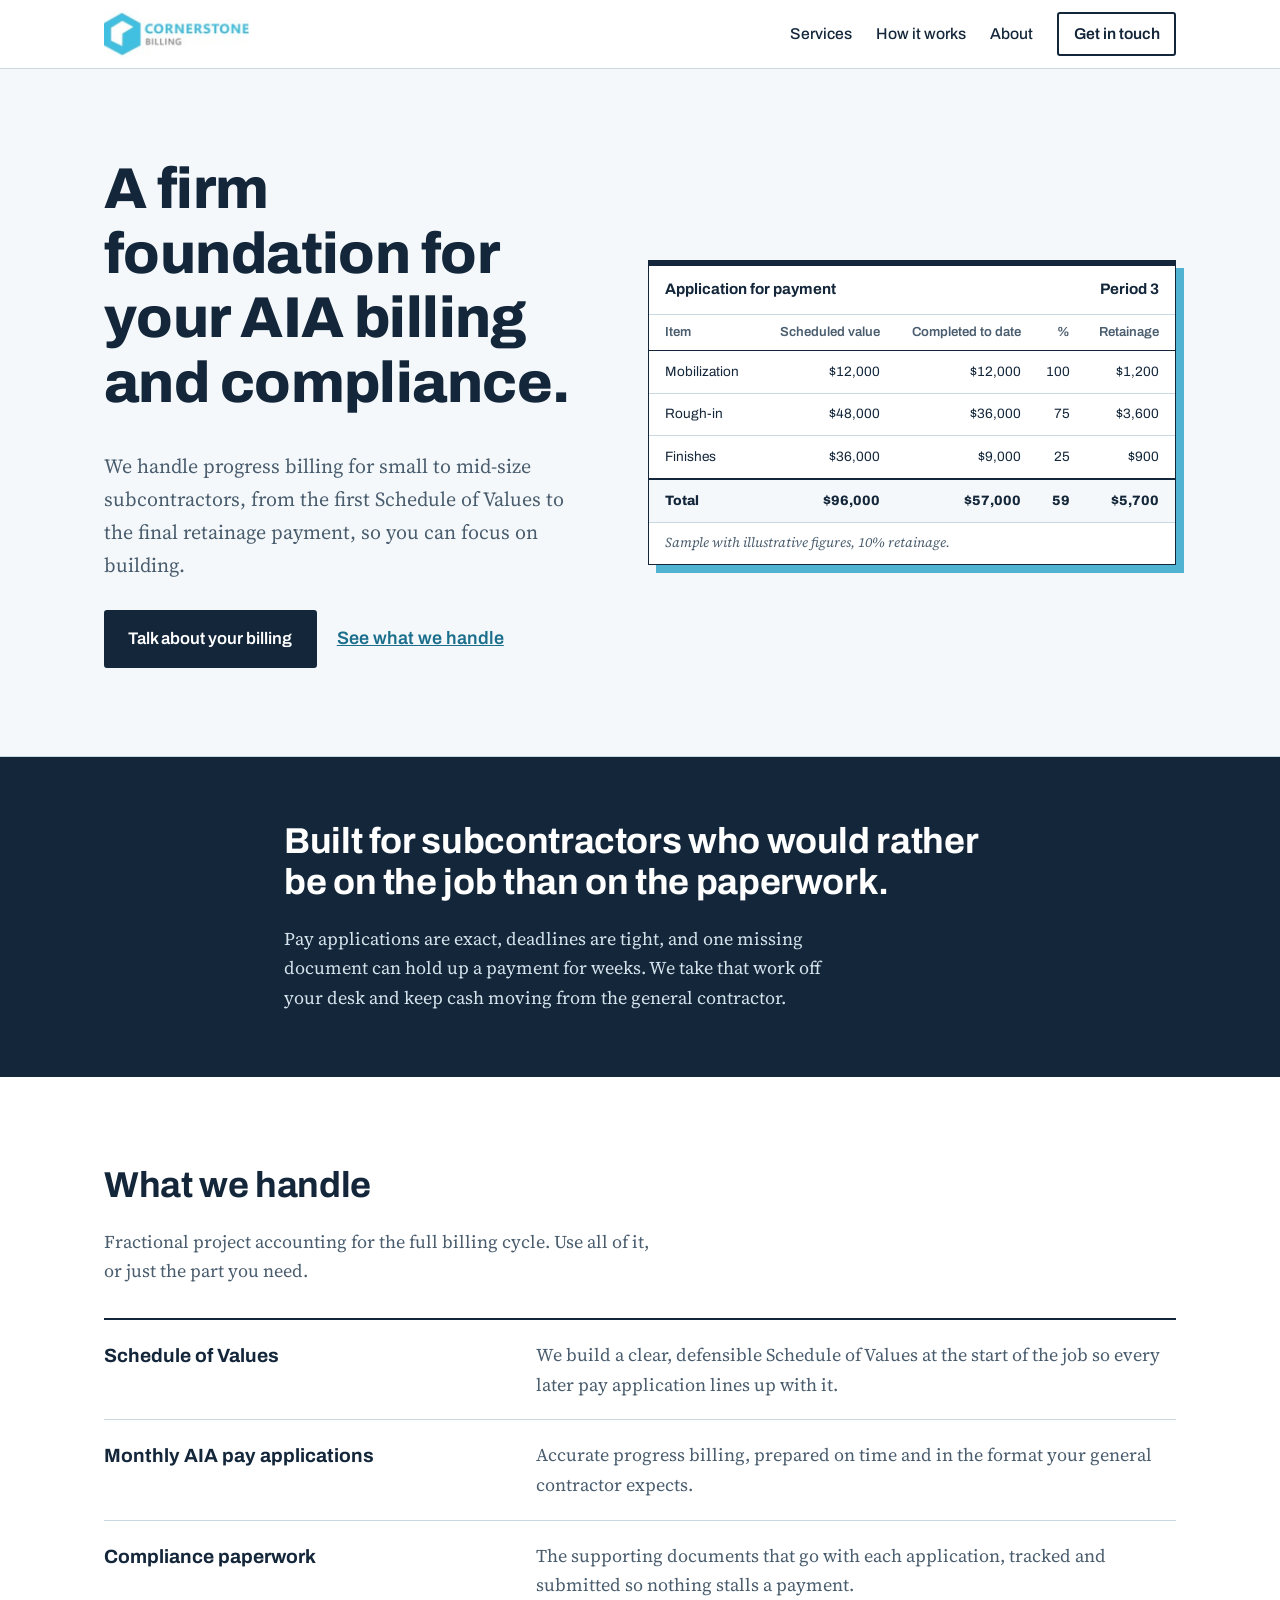
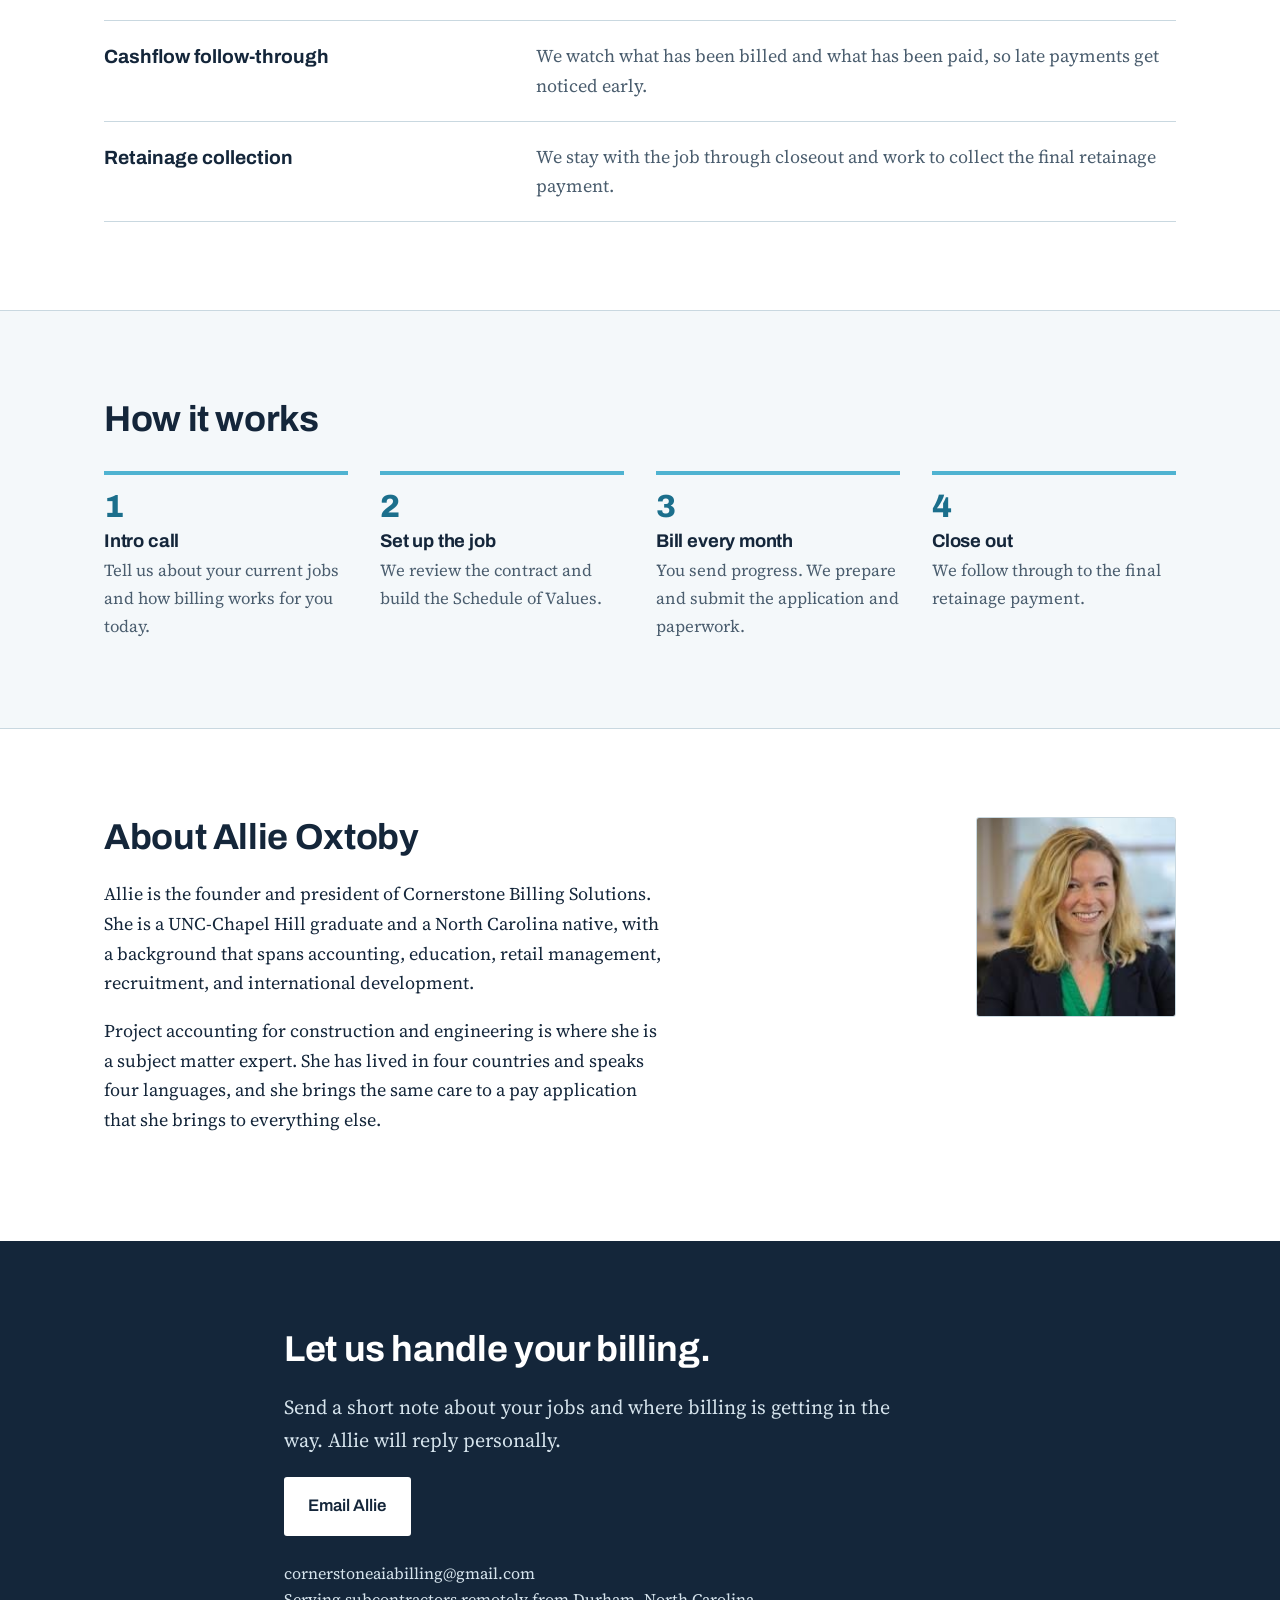
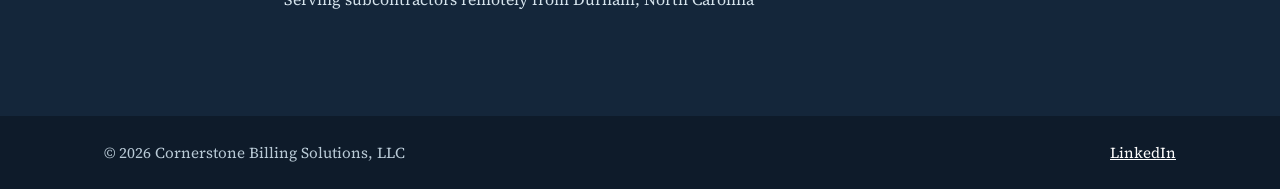
==== index.html @ 51df4e02 "fixed linkedin link" ====
<!DOCTYPE html>
<html lang="en">
<head>
  <meta charset="utf-8">
  <meta name="viewport" content="width=device-width, initial-scale=1">
  <title>Cornerstone Billing Solutions | AIA billing and compliance for subcontractors</title>
  <meta name="description" content="Cornerstone Billing Solutions manages AIA progress billing, compliance, and retainage collection for small to mid-size construction subcontractors.">
  <link rel="icon" href="favicon.svg" type="image/svg+xml">
  <link rel="preconnect" href="https://fonts.googleapis.com">
  <link rel="preconnect" href="https://fonts.gstatic.com" crossorigin>
  <link href="https://fonts.googleapis.com/css2?family=Archivo:wght@500;600;700;800&family=Source+Serif+4:ital,opsz,wght@0,8..60,400;0,8..60,600;1,8..60,400&display=swap" rel="stylesheet">
  <link rel="stylesheet" href="styles.css">
</head>
<body>

  <a class="skip" href="#main">Skip to content</a>

  <header class="site-header">
    <div class="wrap header-row">
      <a class="brand" href="#top" aria-label="Cornerstone Billing Solutions, home">
        <img class="brand-logo" src="assets/logo.png" width="600" height="198" alt="Cornerstone Billing">
      </a>
      <nav class="nav" aria-label="Main">
        <a href="#services">Services</a>
        <a href="#process">How it works</a>
        <a href="#about">About</a>
        <a class="nav-cta" href="#contact">Get in touch</a>
      </nav>
    </div>
  </header>

  <main id="main">

    <!-- HERO -->
    <section class="hero" id="top">
      <div class="wrap hero-grid">
        <div class="hero-copy">
          <h1>A firm foundation for your AIA billing and compliance.</h1>
          <p class="lead">We handle progress billing for small to mid-size subcontractors, from the first Schedule of Values to the final retainage payment, so you can focus on building.</p>
          <div class="hero-actions">
            <a class="btn" href="#contact">Talk about your billing</a>
            <a class="text-link" href="#services">See what we handle</a>
          </div>
        </div>

        <figure class="payapp" aria-labelledby="payapp-caption">
          <div class="payapp-head">
            <span>Application for payment</span>
            <span>Period 3</span>
          </div>
          <div class="table-scroll">
            <table>
              <thead>
                <tr>
                  <th scope="col">Item</th>
                  <th scope="col" class="num">Scheduled value</th>
                  <th scope="col" class="num">Completed to date</th>
                  <th scope="col" class="num">%</th>
                  <th scope="col" class="num">Retainage</th>
                </tr>
              </thead>
              <tbody>
                <tr><td>Mobilization</td><td class="num">$12,000</td><td class="num">$12,000</td><td class="num">100</td><td class="num">$1,200</td></tr>
                <tr><td>Rough-in</td><td class="num">$48,000</td><td class="num">$36,000</td><td class="num">75</td><td class="num">$3,600</td></tr>
                <tr><td>Finishes</td><td class="num">$36,000</td><td class="num">$9,000</td><td class="num">25</td><td class="num">$900</td></tr>
              </tbody>
              <tfoot>
                <tr><th scope="row">Total</th><td class="num">$96,000</td><td class="num">$57,000</td><td class="num">59</td><td class="num">$5,700</td></tr>
              </tfoot>
            </table>
          </div>
          <figcaption id="payapp-caption">Sample with illustrative figures, 10% retainage.</figcaption>
        </figure>
      </div>
    </section>

    <!-- WHO IT'S FOR -->
    <section class="band">
      <div class="wrap narrow">
        <h2>Built for subcontractors who would rather be on the job than on the paperwork.</h2>
        <p>Pay applications are exact, deadlines are tight, and one missing document can hold up a payment for weeks. We take that work off your desk and keep cash moving from the general contractor.</p>
      </div>
    </section>

    <!-- SERVICES -->
    <section class="section" id="services">
      <div class="wrap">
        <h2>What we handle</h2>
        <p class="section-intro">Fractional project accounting for the full billing cycle. Use all of it, or just the part you need.</p>

        <dl class="services">
          <div class="service">
            <dt>Schedule of Values</dt>
            <dd>We build a clear, defensible Schedule of Values at the start of the job so every later pay application lines up with it.</dd>
          </div>
          <div class="service">
            <dt>Monthly AIA pay applications</dt>
            <dd>Accurate progress billing, prepared on time and in the format your general contractor expects.</dd>
          </div>
          <div class="service">
            <dt>Compliance paperwork</dt>
            <dd>The supporting documents that go with each application, tracked and submitted so nothing stalls a payment.</dd>
          </div>
          <div class="service">
            <dt>Cashflow follow-through</dt>
            <dd>We watch what has been billed and what has been paid, so late payments get noticed early.</dd>
          </div>
          <div class="service">
            <dt>Retainage collection</dt>
            <dd>We stay with the job through closeout and work to collect the final retainage payment.</dd>
          </div>
        </dl>
      </div>
    </section>

    <!-- PROCESS -->
    <section class="section section-tint" id="process">
      <div class="wrap">
        <h2>How it works</h2>
        <ol class="steps">
          <li>
            <h3>Intro call</h3>
            <p>Tell us about your current jobs and how billing works for you today.</p>
          </li>
          <li>
            <h3>Set up the job</h3>
            <p>We review the contract and build the Schedule of Values.</p>
          </li>
          <li>
            <h3>Bill every month</h3>
            <p>You send progress. We prepare and submit the application and paperwork.</p>
          </li>
          <li>
            <h3>Close out</h3>
            <p>We follow through to the final retainage payment.</p>
          </li>
        </ol>
      </div>
    </section>

    <!-- ABOUT -->
    <section class="section" id="about">
      <div class="wrap about-grid">
        <div>
          <h2>About Allie Oxtoby</h2>
          <p>Allie is the founder and president of Cornerstone Billing Solutions. She is a UNC-Chapel Hill graduate and a North Carolina native, with a background that spans accounting, education, retail management, recruitment, and international development.</p>
          <p>Project accounting for construction and engineering is where she is a subject matter expert. She has lived in four countries and speaks four languages, and she brings the same care to a pay application that she brings to everything else.</p>
        </div>
        <img class="portrait" src="assets/allie.jpg" width="200" height="200" alt="Allie Oxtoby" onerror="this.style.display='none'">
      </div>
    </section>

    <!-- CONTACT -->
    <section class="section contact" id="contact">
      <div class="wrap narrow">
        <h2>Let us handle your billing.</h2>
        <p class="lead">Send a short note about your jobs and where billing is getting in the way. Allie will reply personally.</p>
        <p><a class="btn btn-light" href="mailto:cornerstoneaiabilling@gmail.com?subject=Billing%20inquiry">Email Allie</a></p>
        <p class="contact-line">cornerstoneaiabilling@gmail.com<br>Serving subcontractors remotely from Durham, North Carolina</p>
      </div>
    </section>

  </main>

  <footer class="site-footer">
    <div class="wrap footer-row">
      <p>&copy; 2026 Cornerstone Billing Solutions, LLC</p>
      <p><a href="https://www.linkedin.com/company/cornerstone-billing-solutions-llc/" rel="noopener">LinkedIn</a></p>
    </div>
  </footer>

</body>
</html>
---- styles.css ----
/* Cornerstone Billing Solutions
   Edit the colors and fonts here, in one place. */
:root {
  --ink: #14263A;        /* main text, headers */
  --blue: #4FB3D1;       /* logo blue, accents */
  --blue-deep: #1B6F8C;  /* blue text/links (readable on white) */
  --paper: #F4F8FA;      /* page tint */
  --white: #FFFFFF;
  --line: #C9D8E0;       /* thin rules */
  --muted: #4A5D6E;      /* secondary text */

  --font-head: "Archivo", "Helvetica Neue", Arial, sans-serif;
  --font-body: "Source Serif 4", Georgia, "Times New Roman", serif;
}

*, *::before, *::after { box-sizing: border-box; }
html { scroll-behavior: smooth; scroll-padding-top: 5rem; }
@media (prefers-reduced-motion: reduce) { html { scroll-behavior: auto; } }

body {
  margin: 0;
  font-family: var(--font-body);
  font-size: 1.125rem;
  line-height: 1.65;
  color: var(--ink);
  background: var(--white);
}

h1, h2, h3 { font-family: var(--font-head); line-height: 1.12; margin: 0 0 .6em; letter-spacing: -0.01em; }
h1 { font-size: clamp(2.2rem, 5vw, 3.6rem); font-weight: 800; }
h2 { font-size: clamp(1.6rem, 3.2vw, 2.25rem); font-weight: 700; }
h3 { font-size: 1.15rem; font-weight: 700; margin-bottom: .3em; }
p { margin: 0 0 1em; max-width: 62ch; }

a { color: var(--blue-deep); }
:focus-visible { outline: 3px solid var(--blue); outline-offset: 3px; border-radius: 2px; }

.wrap { max-width: 1120px; margin: 0 auto; padding: 0 1.5rem; }
.narrow { max-width: 760px; }

.skip { position: absolute; left: -999px; top: 0; background: var(--ink); color: #fff; padding: .6rem 1rem; z-index: 20; }
.skip:focus { left: 0; }

/* Header */
.site-header { position: sticky; top: 0; z-index: 10; background: rgba(255,255,255,.96); border-bottom: 1px solid var(--line); }
.header-row { display: flex; align-items: center; justify-content: space-between; gap: 1rem; min-height: 4.25rem; }
.brand { display: flex; align-items: center; gap: .65rem; text-decoration: none; color: var(--ink); font-family: var(--font-head); }
.brand-mark { width: 2rem; height: 2rem; }
.brand-text { font-size: 1.1rem; line-height: 1; }
.brand-text strong { font-weight: 800; }
.brand-text span { font-weight: 500; color: var(--muted); }
.nav { display: flex; align-items: center; gap: 1.5rem; font-family: var(--font-head); font-weight: 500; font-size: .98rem; }
.nav a { color: var(--ink); text-decoration: none; }
.nav a:hover { color: var(--blue-deep); }
.nav-cta { border: 2px solid var(--ink); padding: .45rem .9rem; border-radius: 3px; font-weight: 600; }
.nav-cta:hover { background: var(--ink); color: #fff !important; }

/* Hero */
.hero { background: var(--paper); border-bottom: 1px solid var(--line); padding: clamp(2.5rem, 7vw, 5.5rem) 0; }
.hero-grid { display: grid; grid-template-columns: 1.05fr 1fr; gap: clamp(2rem, 5vw, 4rem); align-items: center; }
.lead { font-size: 1.25rem; color: var(--muted); }
.hero-actions { display: flex; align-items: center; flex-wrap: wrap; gap: 1.25rem; margin-top: 1.75rem; }

.btn {
  display: inline-block; font-family: var(--font-head); font-weight: 600; font-size: 1.05rem;
  background: var(--ink); color: #fff; text-decoration: none;
  padding: .85rem 1.4rem; border-radius: 3px; border: 2px solid var(--ink);
}
.btn:hover { background: var(--blue-deep); border-color: var(--blue-deep); }
.btn-light { background: var(--white); color: var(--ink); border-color: var(--white); }
.btn-light:hover { background: var(--blue); border-color: var(--blue); color: var(--ink); }
.text-link { font-family: var(--font-head); font-weight: 600; }

/* Pay application mock: the memorable element */
.payapp { margin: 0; background: var(--white); border: 1px solid var(--ink); border-top: 6px solid var(--ink); box-shadow: 8px 8px 0 var(--blue); }
.payapp-head { display: flex; justify-content: space-between; padding: .7rem 1rem; font-family: var(--font-head); font-weight: 700; font-size: .95rem; border-bottom: 1px solid var(--line); }
.table-scroll { overflow-x: auto; }
.payapp table { width: 100%; border-collapse: collapse; font-family: var(--font-head); font-size: .9rem; font-variant-numeric: tabular-nums; }
.payapp th, .payapp td { padding: .65rem 1rem; text-align: left; white-space: nowrap; }
.payapp thead th { font-weight: 600; color: var(--muted); font-size: .82rem; border-bottom: 1px solid var(--ink); }
.payapp tbody td { border-bottom: 1px solid var(--line); }
.payapp tfoot th, .payapp tfoot td { font-weight: 800; border-top: 2px solid var(--ink); background: var(--paper); }
.num { text-align: right !important; }
.payapp figcaption { padding: .6rem 1rem; font-size: .85rem; color: var(--muted); font-style: italic; border-top: 1px solid var(--line); }

/* Sections */
.band { background: var(--ink); color: #fff; padding: clamp(2.5rem, 6vw, 4rem) 0; }
.band h2 { color: #fff; }
.band p { color: #D5E3EC; margin-bottom: 0; }

.section { padding: clamp(3rem, 7vw, 5.5rem) 0; }
.section-tint { background: var(--paper); border-top: 1px solid var(--line); border-bottom: 1px solid var(--line); }
.section-intro { color: var(--muted); }

/* Services: ruled list, not cards */
.services { margin: 2rem 0 0; border-top: 2px solid var(--ink); }
.service { display: grid; grid-template-columns: minmax(0, 1fr) minmax(0, 1.6fr); gap: 1rem 2rem; padding: 1.25rem 0; border-bottom: 1px solid var(--line); }
.service dt { font-family: var(--font-head); font-weight: 700; font-size: 1.2rem; }
.service dd { margin: 0; color: var(--muted); }

/* Steps */
.steps { list-style: none; counter-reset: step; margin: 2rem 0 0; padding: 0; display: grid; grid-template-columns: repeat(4, 1fr); gap: 2rem; }
.steps li { counter-increment: step; border-top: 4px solid var(--blue); padding-top: 1rem; }
.steps li::before { content: counter(step); display: block; font-family: var(--font-head); font-weight: 800; font-size: 2rem; color: var(--blue-deep); line-height: 1; margin-bottom: .5rem; }
.steps p { color: var(--muted); margin: 0; font-size: 1.05rem; }

/* About */
.about-grid { display: grid; grid-template-columns: 1fr auto; gap: 3rem; align-items: start; }
.portrait { width: 280px; height: 280px; object-fit: cover; border-radius: 3px; border: 1px solid var(--line); }

/* Contact */
.contact { background: var(--ink); color: #fff; }
.contact h2 { color: #fff; }
.contact .lead { color: #D5E3EC; }
.contact-line { margin-top: 1.5rem; color: #D5E3EC; font-size: 1rem; }

/* Footer */
.site-footer { background: #0E1B2A; color: #B9CAD6; font-size: .95rem; padding: 1.5rem 0; }
.footer-row { display: flex; justify-content: space-between; flex-wrap: wrap; gap: .5rem; }
.site-footer p { margin: 0; }
.site-footer a { color: #fff; }

/* Mobile */
@media (max-width: 860px) {
  .hero-grid, .about-grid { grid-template-columns: 1fr; }
  .steps { grid-template-columns: 1fr 1fr; }
  .service { grid-template-columns: 1fr; gap: .25rem; }
  .portrait { width: 200px; height: 200px; }
}
@media (max-width: 560px) {
  body { font-size: 1.05rem; }
  .nav a:not(.nav-cta) { display: none; }
  .steps { grid-template-columns: 1fr; }
  .payapp { box-shadow: 5px 5px 0 var(--blue); }
}

/* Prevent grid children from forcing horizontal scroll */
.hero-grid > *, .about-grid > * { min-width: 0; }

/* Pay app table fit */
.hero-grid { grid-template-columns: 1fr 1.1fr; }
.payapp table { font-size: .85rem; }
.payapp th, .payapp td { padding: .6rem .65rem; }
.payapp th:first-child, .payapp td:first-child { padding-left: 1rem; }
.payapp th:last-child, .payapp td:last-child { padding-right: 1rem; }
.payapp thead th { white-space: normal; vertical-align: bottom; line-height: 1.25; }
@media (max-width: 860px) { .hero-grid { grid-template-columns: 1fr; } }

/* Real logo + headshot */
.brand-logo { height: 3rem; max-width: 70vw; object-fit: contain; width: auto; display: block; }
.portrait { width: 200px; height: 200px; }
@media (max-width: 860px) { .portrait { width: 160px; height: 160px; } }
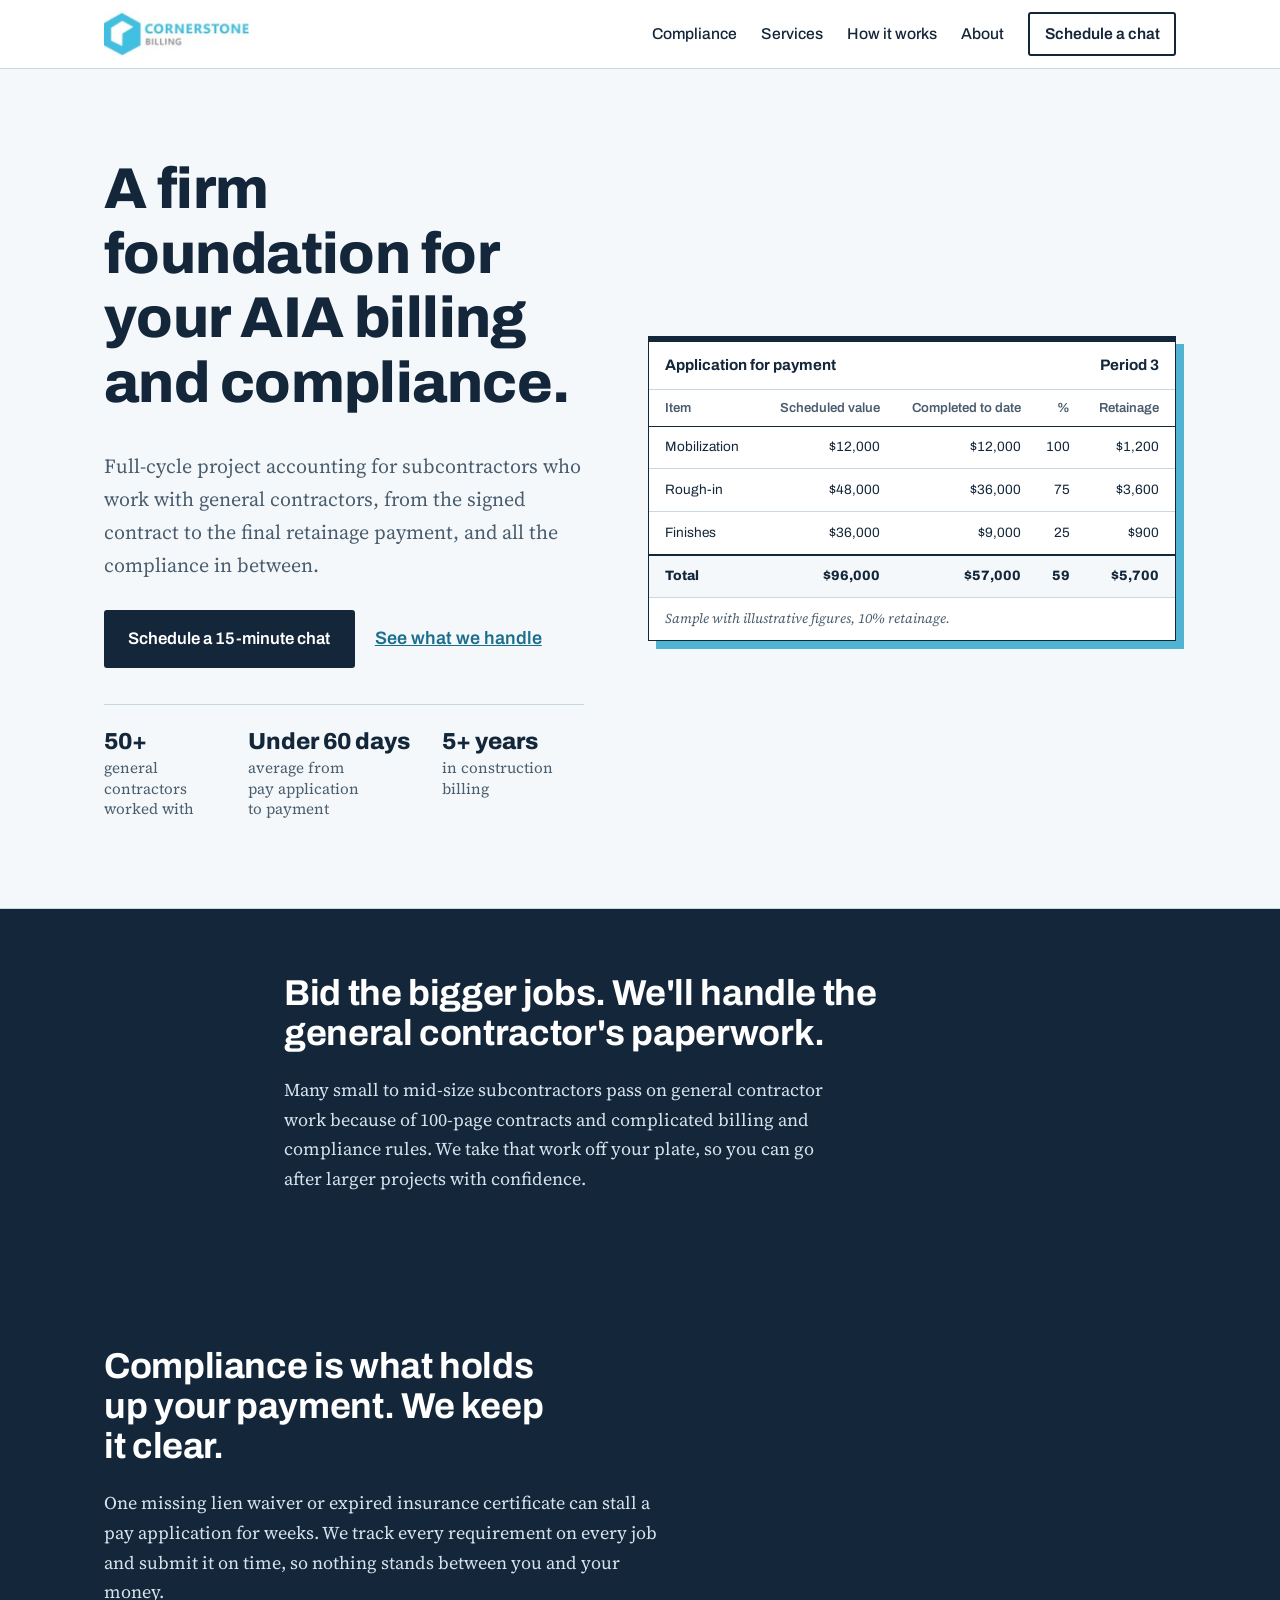
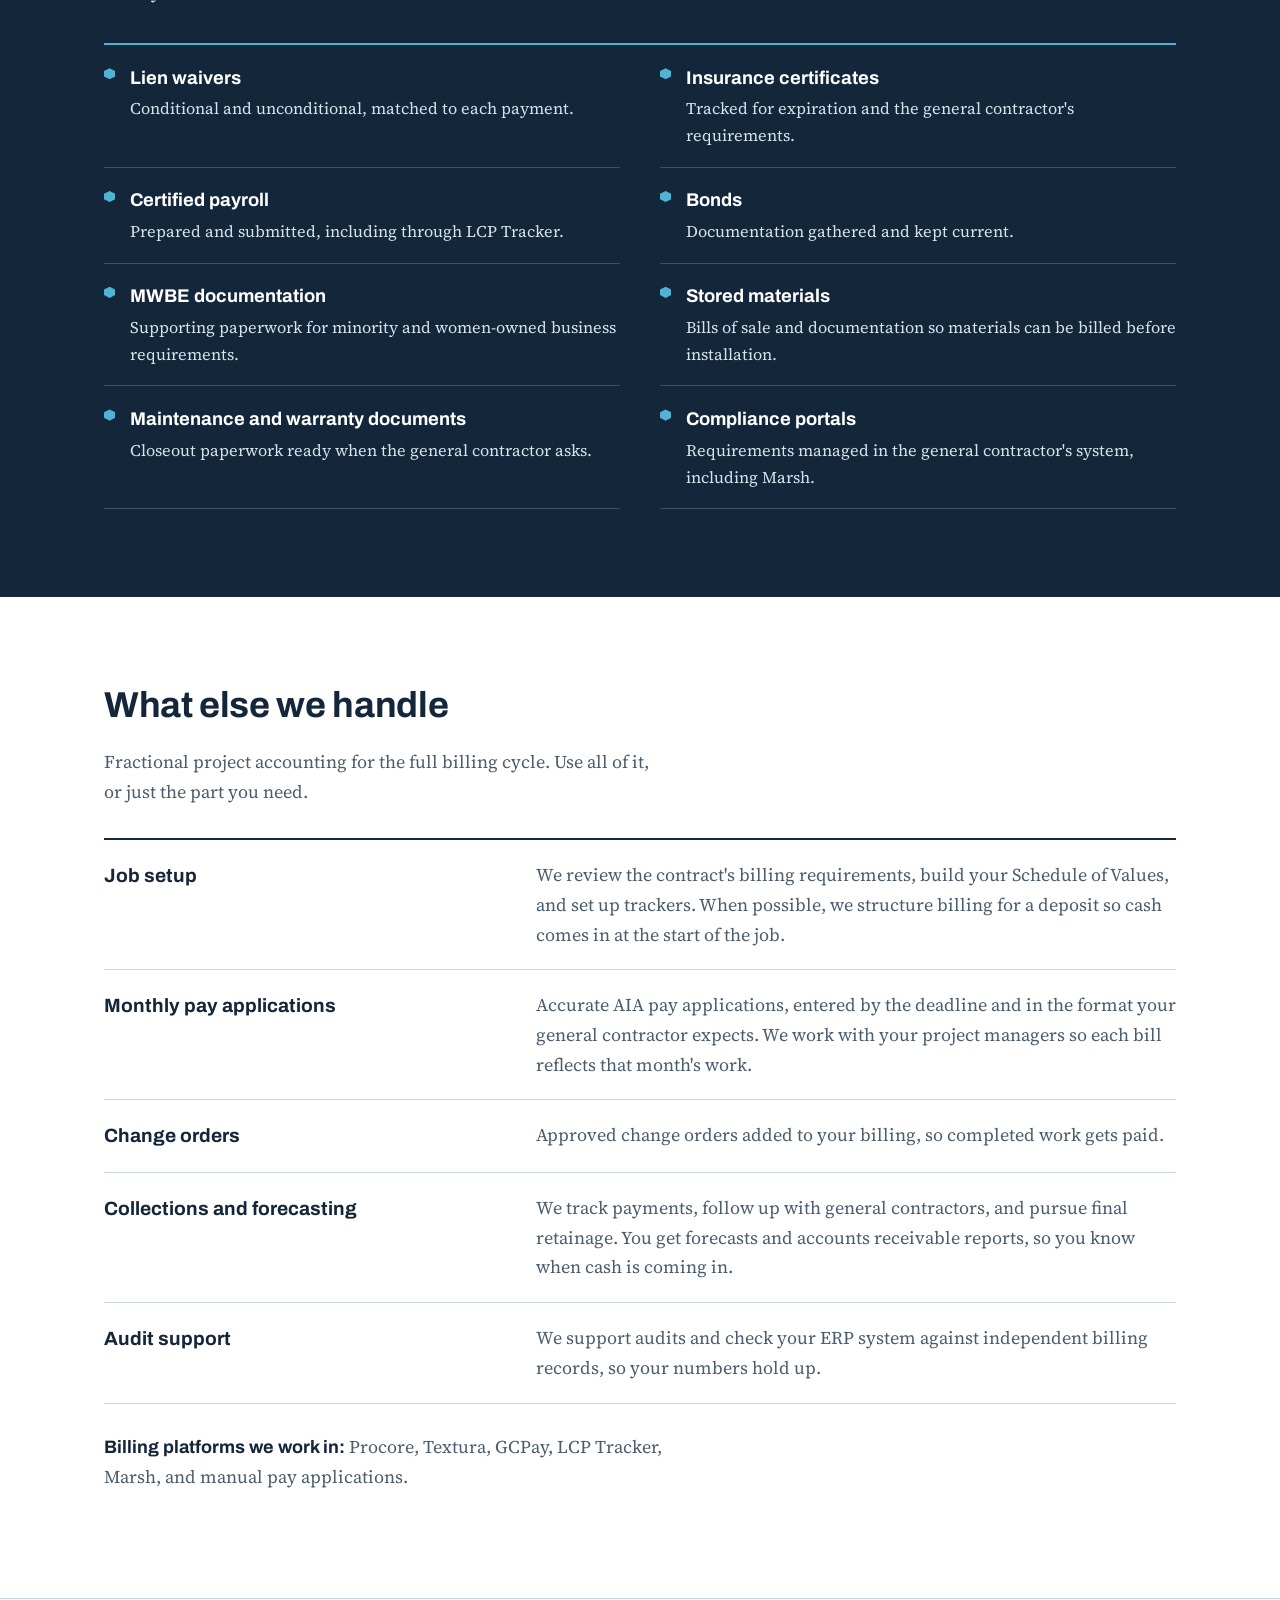
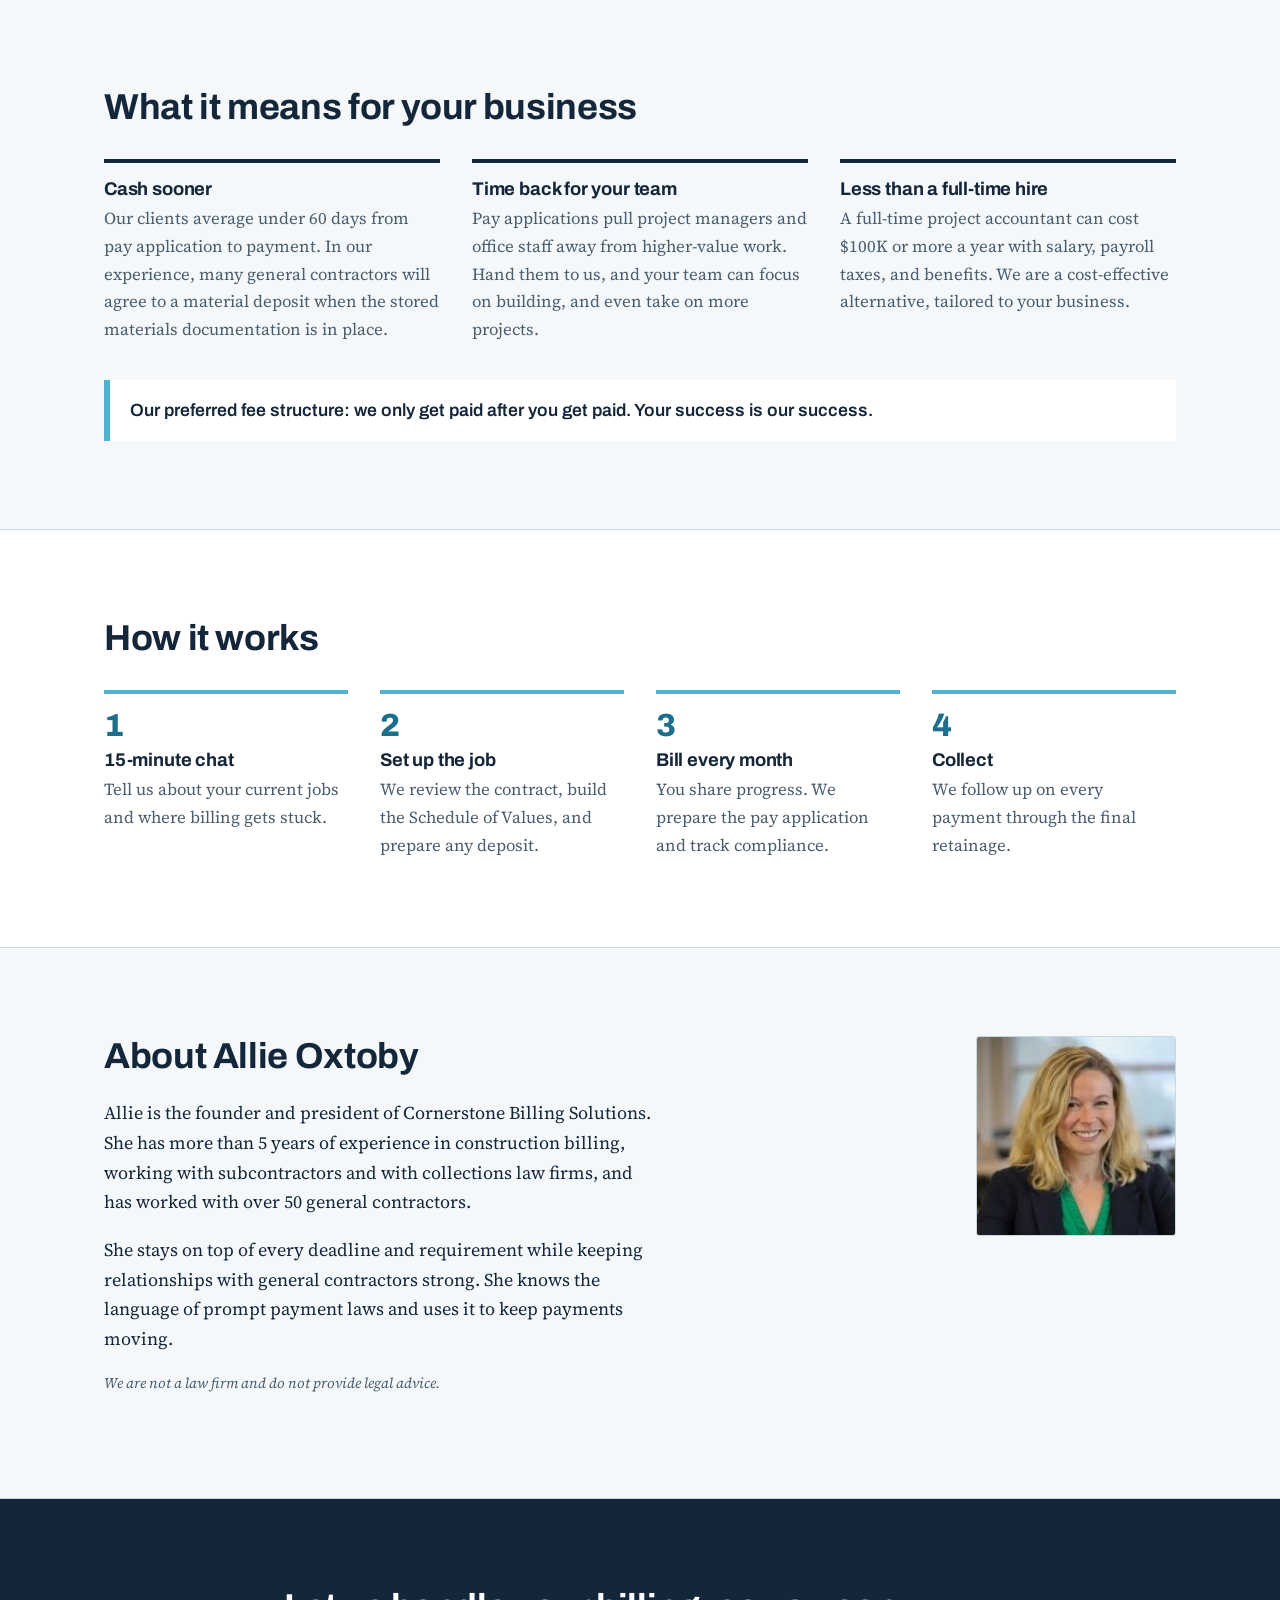
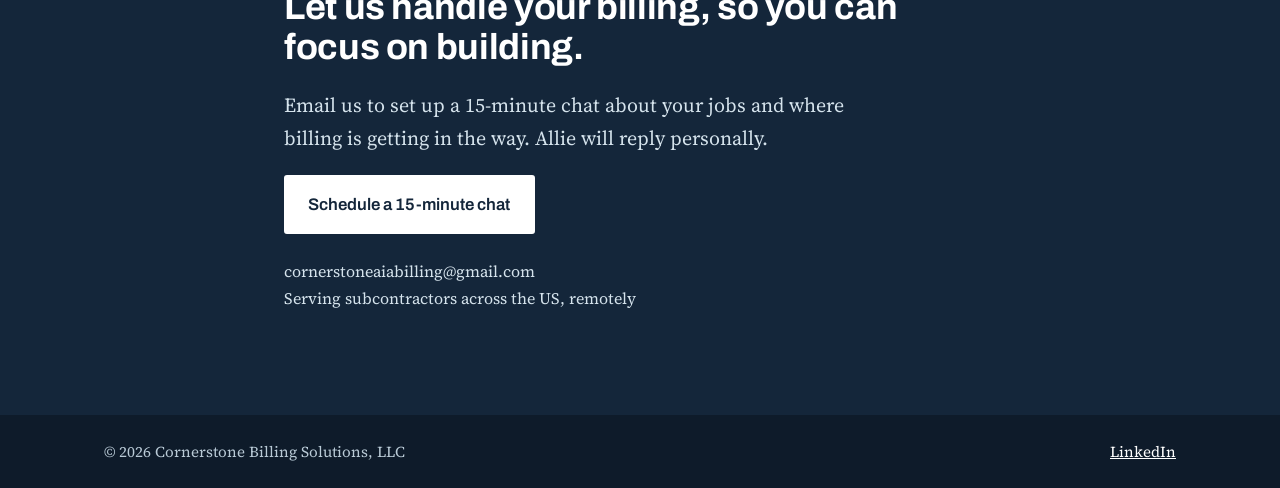
==== commit f93a69b9: "Sync with Allie" ====
--- a/index.html
+++ b/index.html
@@ -4,7 +4,7 @@
   <meta charset="utf-8">
   <meta name="viewport" content="width=device-width, initial-scale=1">
   <title>Cornerstone Billing Solutions | AIA billing and compliance for subcontractors</title>
-  <meta name="description" content="Cornerstone Billing Solutions manages AIA progress billing, compliance, and retainage collection for small to mid-size construction subcontractors.">
+  <meta name="description" content="Full-cycle project accounting for construction subcontractors: AIA pay applications, compliance, collections, and retainage, from contract execution to final payment. Serving subcontractors across the US.">
   <link rel="icon" href="favicon.svg" type="image/svg+xml">
   <link rel="preconnect" href="https://fonts.googleapis.com">
   <link rel="preconnect" href="https://fonts.gstatic.com" crossorigin>
@@ -21,10 +21,11 @@
         <img class="brand-logo" src="assets/logo.png" width="600" height="198" alt="Cornerstone Billing">
       </a>
       <nav class="nav" aria-label="Main">
+        <a href="#compliance">Compliance</a>
         <a href="#services">Services</a>
         <a href="#process">How it works</a>
         <a href="#about">About</a>
-        <a class="nav-cta" href="#contact">Get in touch</a>
+        <a class="nav-cta" href="#contact">Schedule a chat</a>
       </nav>
     </div>
   </header>
@@ -36,11 +37,16 @@
       <div class="wrap hero-grid">
         <div class="hero-copy">
           <h1>A firm foundation for your AIA billing and compliance.</h1>
-          <p class="lead">We handle progress billing for small to mid-size subcontractors, from the first Schedule of Values to the final retainage payment, so you can focus on building.</p>
+          <p class="lead">Full-cycle project accounting for subcontractors who work with general contractors, from the signed contract to the final retainage payment, and all the compliance in between.</p>
           <div class="hero-actions">
-            <a class="btn" href="#contact">Talk about your billing</a>
-            <a class="text-link" href="#services">See what we handle</a>
-          </div>
+            <a class="btn" href="#contact">Schedule a 15-minute chat</a>
+            <a class="text-link" href="#compliance">See what we handle</a>
+          </div>
+          <dl class="proof">
+            <div><dt>50+</dt><dd>general contractors worked with</dd></div>
+            <div><dt>Under 60 days</dt><dd>average from pay application to payment</dd></div>
+            <div><dt>5+ years</dt><dd>in construction billing</dd></div>
+          </dl>
         </div>
 
         <figure class="payapp" aria-labelledby="payapp-caption">
@@ -74,77 +80,123 @@
       </div>
     </section>
 
-    <!-- WHO IT'S FOR -->
+    <!-- THE GC PROBLEM -->
     <section class="band">
       <div class="wrap narrow">
-        <h2>Built for subcontractors who would rather be on the job than on the paperwork.</h2>
-        <p>Pay applications are exact, deadlines are tight, and one missing document can hold up a payment for weeks. We take that work off your desk and keep cash moving from the general contractor.</p>
+        <h2>Bid the bigger jobs. We'll handle the general contractor's paperwork.</h2>
+        <p>Many small to mid-size subcontractors pass on general contractor work because of 100-page contracts and complicated billing and compliance rules. We take that work off your plate, so you can go after larger projects with confidence.</p>
+      </div>
+    </section>
+
+    <!-- COMPLIANCE: the loudest section -->
+    <section class="section compliance" id="compliance">
+      <div class="wrap">
+        <div class="compliance-head">
+          <h2>Compliance is what holds up your payment. We keep it clear.</h2>
+          <p class="section-intro">One missing lien waiver or expired insurance certificate can stall a pay application for weeks. We track every requirement on every job and submit it on time, so nothing stands between you and your money.</p>
+        </div>
+        <ul class="compliance-list">
+          <li><strong>Lien waivers</strong><span>Conditional and unconditional, matched to each payment.</span></li>
+          <li><strong>Insurance certificates</strong><span>Tracked for expiration and the general contractor's requirements.</span></li>
+          <li><strong>Certified payroll</strong><span>Prepared and submitted, including through LCP Tracker.</span></li>
+          <li><strong>Bonds</strong><span>Documentation gathered and kept current.</span></li>
+          <li><strong>MWBE documentation</strong><span>Supporting paperwork for minority and women-owned business requirements.</span></li>
+          <li><strong>Stored materials</strong><span>Bills of sale and documentation so materials can be billed before installation.</span></li>
+          <li><strong>Maintenance and warranty documents</strong><span>Closeout paperwork ready when the general contractor asks.</span></li>
+          <li><strong>Compliance portals</strong><span>Requirements managed in the general contractor's system, including Marsh.</span></li>
+        </ul>
       </div>
     </section>
 
     <!-- SERVICES -->
     <section class="section" id="services">
       <div class="wrap">
-        <h2>What we handle</h2>
+        <h2>What else we handle</h2>
         <p class="section-intro">Fractional project accounting for the full billing cycle. Use all of it, or just the part you need.</p>
 
         <dl class="services">
           <div class="service">
-            <dt>Schedule of Values</dt>
-            <dd>We build a clear, defensible Schedule of Values at the start of the job so every later pay application lines up with it.</dd>
-          </div>
-          <div class="service">
-            <dt>Monthly AIA pay applications</dt>
-            <dd>Accurate progress billing, prepared on time and in the format your general contractor expects.</dd>
-          </div>
-          <div class="service">
-            <dt>Compliance paperwork</dt>
-            <dd>The supporting documents that go with each application, tracked and submitted so nothing stalls a payment.</dd>
-          </div>
-          <div class="service">
-            <dt>Cashflow follow-through</dt>
-            <dd>We watch what has been billed and what has been paid, so late payments get noticed early.</dd>
-          </div>
-          <div class="service">
-            <dt>Retainage collection</dt>
-            <dd>We stay with the job through closeout and work to collect the final retainage payment.</dd>
+            <dt>Job setup</dt>
+            <dd>We review the contract's billing requirements, build your Schedule of Values, and set up trackers. When possible, we structure billing for a deposit so cash comes in at the start of the job.</dd>
+          </div>
+          <div class="service">
+            <dt>Monthly pay applications</dt>
+            <dd>Accurate AIA pay applications, entered by the deadline and in the format your general contractor expects. We work with your project managers so each bill reflects that month's work.</dd>
+          </div>
+          <div class="service">
+            <dt>Change orders</dt>
+            <dd>Approved change orders added to your billing, so completed work gets paid.</dd>
+          </div>
+          <div class="service">
+            <dt>Collections and forecasting</dt>
+            <dd>We track payments, follow up with general contractors, and pursue final retainage. You get forecasts and accounts receivable reports, so you know when cash is coming in.</dd>
+          </div>
+          <div class="service">
+            <dt>Audit support</dt>
+            <dd>We support audits and check your ERP system against independent billing records, so your numbers hold up.</dd>
           </div>
         </dl>
+
+        <p class="platforms"><strong>Billing platforms we work in:</strong> Procore, Textura, GCPay, LCP Tracker, Marsh, and manual pay applications.</p>
+      </div>
+    </section>
+
+    <!-- RESULTS -->
+    <section class="section section-tint" id="results">
+      <div class="wrap">
+        <h2>What it means for your business</h2>
+        <div class="results">
+          <div>
+            <h3>Cash sooner</h3>
+            <p>Our clients average under 60 days from pay application to payment. In our experience, many general contractors will agree to a material deposit when the stored materials documentation is in place.</p>
+          </div>
+          <div>
+            <h3>Time back for your team</h3>
+            <p>Pay applications pull project managers and office staff away from higher-value work. Hand them to us, and your team can focus on building, and even take on more projects.</p>
+          </div>
+          <div>
+            <h3>Less than a full-time hire</h3>
+            <p>A full-time project accountant can cost $100K or more a year with salary, payroll taxes, and benefits. We are a cost-effective alternative, tailored to your business.</p>
+          </div>
+        </div>
+        <p class="fee-note">Our preferred fee structure: we only get paid after you get paid. Your success is our success.</p>
       </div>
     </section>
 
     <!-- PROCESS -->
-    <section class="section section-tint" id="process">
+    <section class="section" id="process">
       <div class="wrap">
         <h2>How it works</h2>
         <ol class="steps">
           <li>
-            <h3>Intro call</h3>
-            <p>Tell us about your current jobs and how billing works for you today.</p>
+            <h3>15-minute chat</h3>
+            <p>Tell us about your current jobs and where billing gets stuck.</p>
           </li>
           <li>
             <h3>Set up the job</h3>
-            <p>We review the contract and build the Schedule of Values.</p>
+            <p>We review the contract, build the Schedule of Values, and prepare any deposit.</p>
           </li>
           <li>
             <h3>Bill every month</h3>
-            <p>You send progress. We prepare and submit the application and paperwork.</p>
-          </li>
-          <li>
-            <h3>Close out</h3>
-            <p>We follow through to the final retainage payment.</p>
+            <p>You share progress. We prepare the pay application and track compliance.</p>
+          </li>
+          <li>
+            <h3>Collect</h3>
+            <p>We follow up on every payment through the final retainage.</p>
           </li>
         </ol>
       </div>
     </section>
 
     <!-- ABOUT -->
-    <section class="section" id="about">
+    <!-- Allie is writing her own About text. Replace the two paragraphs below when it arrives. -->
+    <section class="section section-tint" id="about">
       <div class="wrap about-grid">
         <div>
           <h2>About Allie Oxtoby</h2>
-          <p>Allie is the founder and president of Cornerstone Billing Solutions. She is a UNC-Chapel Hill graduate and a North Carolina native, with a background that spans accounting, education, retail management, recruitment, and international development.</p>
-          <p>Project accounting for construction and engineering is where she is a subject matter expert. She has lived in four countries and speaks four languages, and she brings the same care to a pay application that she brings to everything else.</p>
+          <p>Allie is the founder and president of Cornerstone Billing Solutions. She has more than 5 years of experience in construction billing, working with subcontractors and with collections law firms, and has worked with over 50 general contractors.</p>
+          <p>She stays on top of every deadline and requirement while keeping relationships with general contractors strong. She knows the language of prompt payment laws and uses it to keep payments moving.</p>
+          <p class="fine">We are not a law firm and do not provide legal advice.</p>
         </div>
         <img class="portrait" src="assets/allie.jpg" width="200" height="200" alt="Allie Oxtoby" onerror="this.style.display='none'">
       </div>
@@ -153,10 +205,11 @@
     <!-- CONTACT -->
     <section class="section contact" id="contact">
       <div class="wrap narrow">
-        <h2>Let us handle your billing.</h2>
-        <p class="lead">Send a short note about your jobs and where billing is getting in the way. Allie will reply personally.</p>
-        <p><a class="btn btn-light" href="mailto:cornerstoneaiabilling@gmail.com?subject=Billing%20inquiry">Email Allie</a></p>
-        <p class="contact-line">cornerstoneaiabilling@gmail.com<br>Serving subcontractors remotely from Durham, North Carolina</p>
+        <h2>Let us handle your billing, so you can focus on building.</h2>
+        <p class="lead">Email us to set up a 15-minute chat about your jobs and where billing is getting in the way. Allie will reply personally.</p>
+        <!-- To use a booking page instead, replace the mailto: link below with the Calendly link. -->
+        <p><a class="btn btn-light" href="mailto:cornerstoneaiabilling@gmail.com?subject=15-minute%20chat%20request">Schedule a 15-minute chat</a></p>
+        <p class="contact-line">cornerstoneaiabilling@gmail.com<br>Serving subcontractors across the US, remotely</p>
       </div>
     </section>
 
--- a/styles.css
+++ b/styles.css
@@ -150,3 +150,45 @@
 .brand-logo { height: 3rem; max-width: 70vw; object-fit: contain; width: auto; display: block; }
 .portrait { width: 200px; height: 200px; }
 @media (max-width: 860px) { .portrait { width: 160px; height: 160px; } }
+
+/* ---------- Round 2: deck content ---------- */
+
+/* Proof facts under the hero buttons */
+.proof { display: flex; flex-wrap: wrap; gap: 1.25rem 2.25rem; margin: 2.25rem 0 0; padding-top: 1.5rem; border-top: 1px solid var(--line); }
+.proof div { min-width: 0; }
+.proof dt { font-family: var(--font-head); font-weight: 800; font-size: 1.45rem; line-height: 1.1; color: var(--ink); }
+.proof dd { margin: .2rem 0 0; font-size: .95rem; color: var(--muted); max-width: 16ch; line-height: 1.35; }
+
+/* Compliance: the loudest section */
+.compliance { background: var(--ink); color: #fff; }
+.compliance h2 { color: #fff; max-width: 22ch; }
+.compliance .section-intro { color: #D5E3EC; }
+.compliance-head { max-width: 760px; }
+.compliance-list { list-style: none; margin: 2.25rem 0 0; padding: 0; display: grid; grid-template-columns: repeat(2, minmax(0, 1fr)); gap: 0 2.5rem; border-top: 2px solid var(--blue); }
+.compliance-list li { padding: 1.1rem 0 1.1rem 1.6rem; border-bottom: 1px solid rgba(213, 227, 236, .22); position: relative; }
+.compliance-list li::before { content: ""; position: absolute; left: 0; top: 1.45rem; width: .7rem; height: .7rem; background: var(--blue); clip-path: polygon(50% 0, 100% 25%, 100% 75%, 50% 100%, 0 75%, 0 25%); }
+.compliance-list strong { display: block; font-family: var(--font-head); font-weight: 700; font-size: 1.15rem; }
+.compliance-list span { display: block; color: #D5E3EC; font-size: 1.02rem; margin-top: .15rem; }
+.compliance :focus-visible { outline-color: #fff; }
+
+/* Platforms line */
+.platforms { margin-top: 1.75rem; color: var(--muted); }
+.platforms strong { font-family: var(--font-head); color: var(--ink); }
+
+/* Results */
+.results { display: grid; grid-template-columns: repeat(3, minmax(0, 1fr)); gap: 2rem; margin-top: 2rem; }
+.results > div { border-top: 4px solid var(--ink); padding-top: 1rem; }
+.results p { color: var(--muted); margin: 0; font-size: 1.05rem; }
+.fee-note { margin: 2.25rem 0 0; padding: 1rem 1.25rem; background: var(--white); border-left: 6px solid var(--blue); font-family: var(--font-head); font-weight: 600; font-size: 1.1rem; max-width: none; }
+
+.fine { font-size: .9rem; color: var(--muted); font-style: italic; }
+
+@media (max-width: 860px) {
+  .compliance-list, .results { grid-template-columns: 1fr; }
+}
+@media (max-width: 1000px) {
+  .nav { gap: 1.1rem; }
+}
+.proof { display: grid; grid-template-columns: auto auto auto; justify-content: start; gap: 1rem 2rem; }
+.proof dd { max-width: 14ch; }
+@media (max-width: 560px) { .proof { grid-template-columns: 1fr 1fr; } }
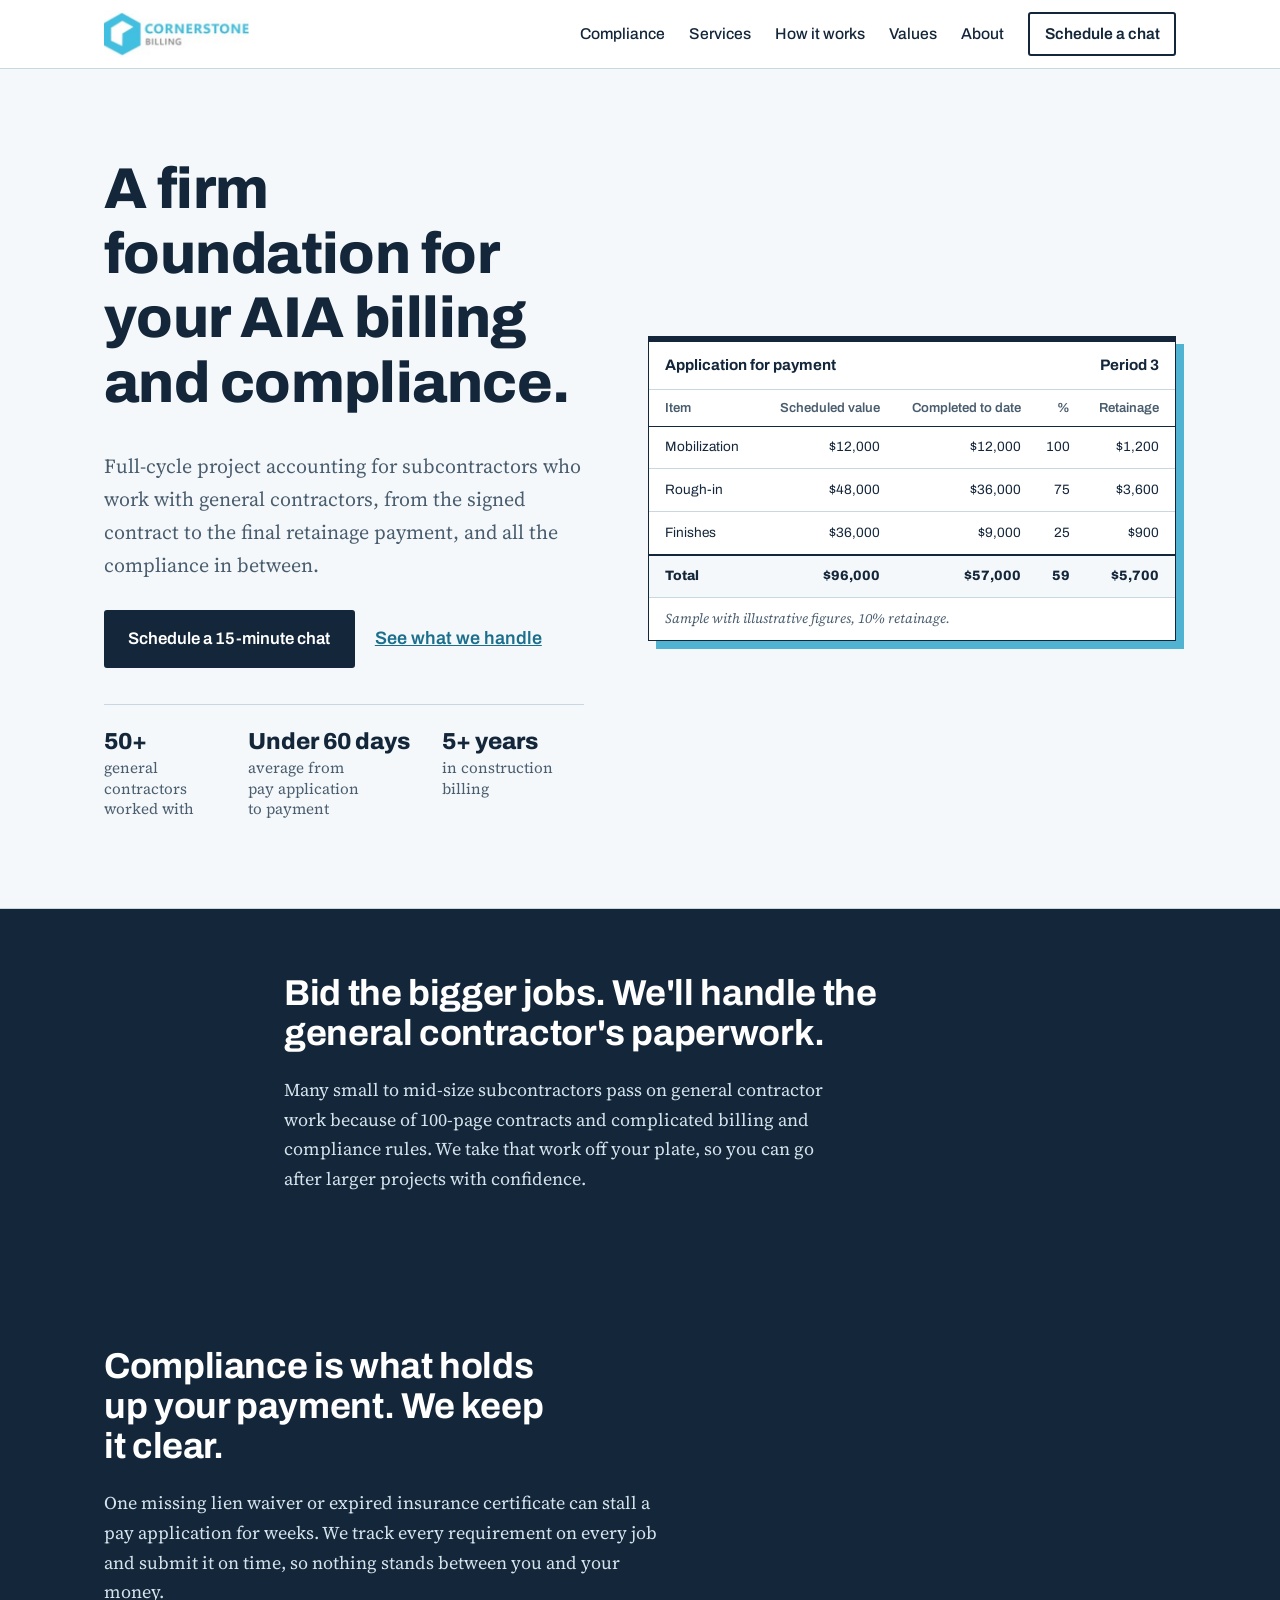
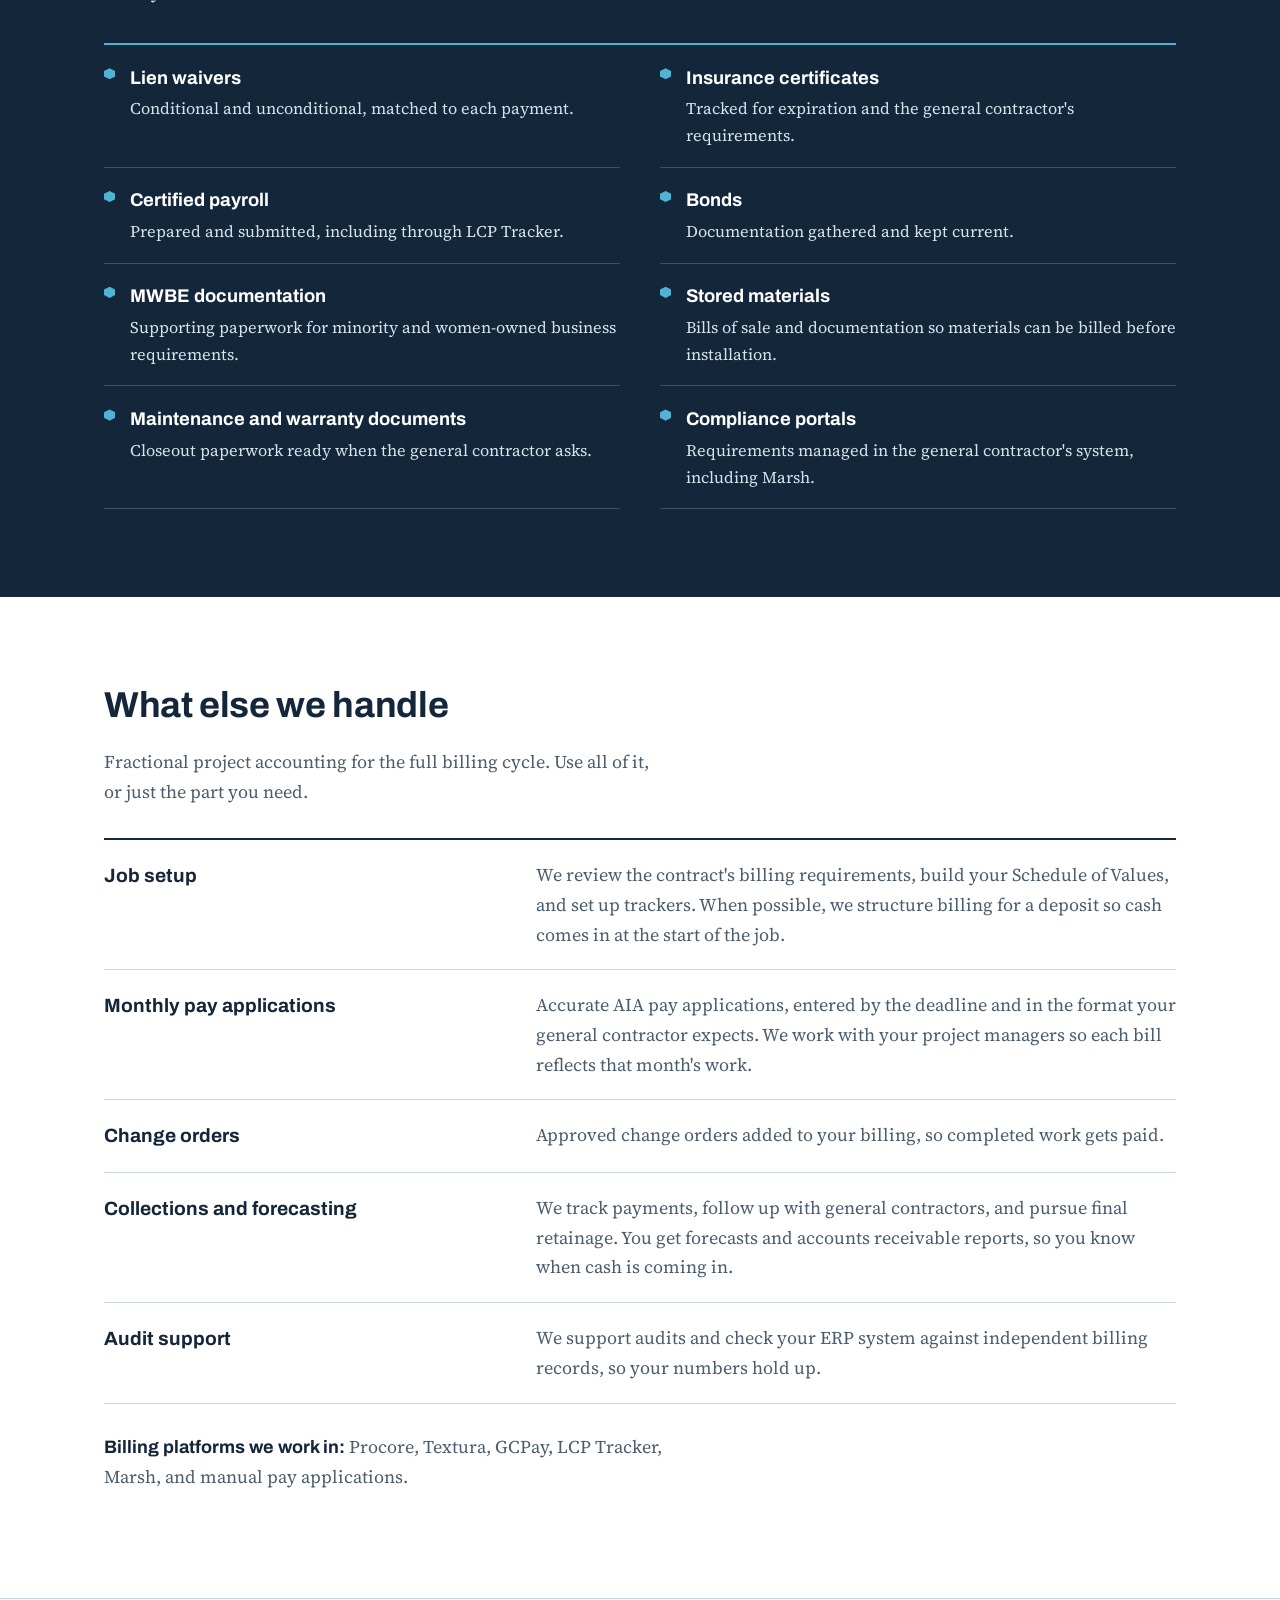
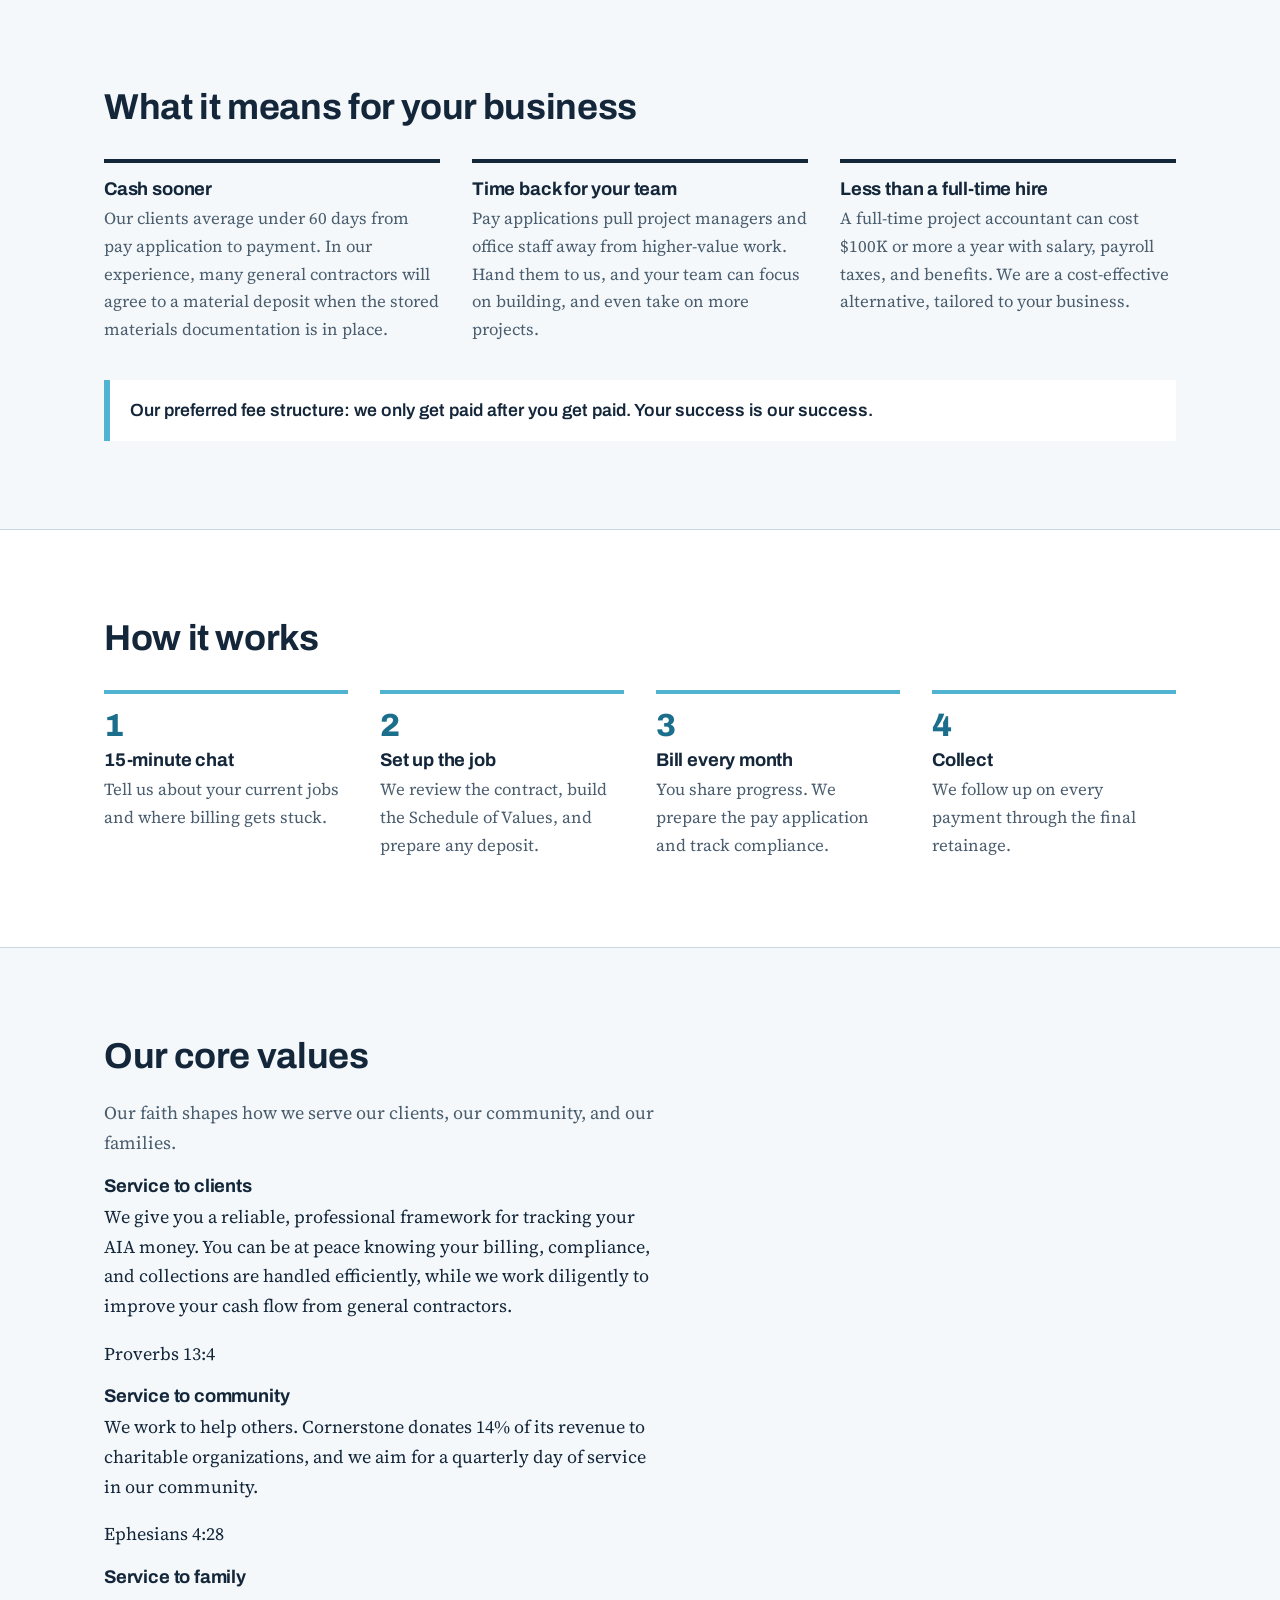
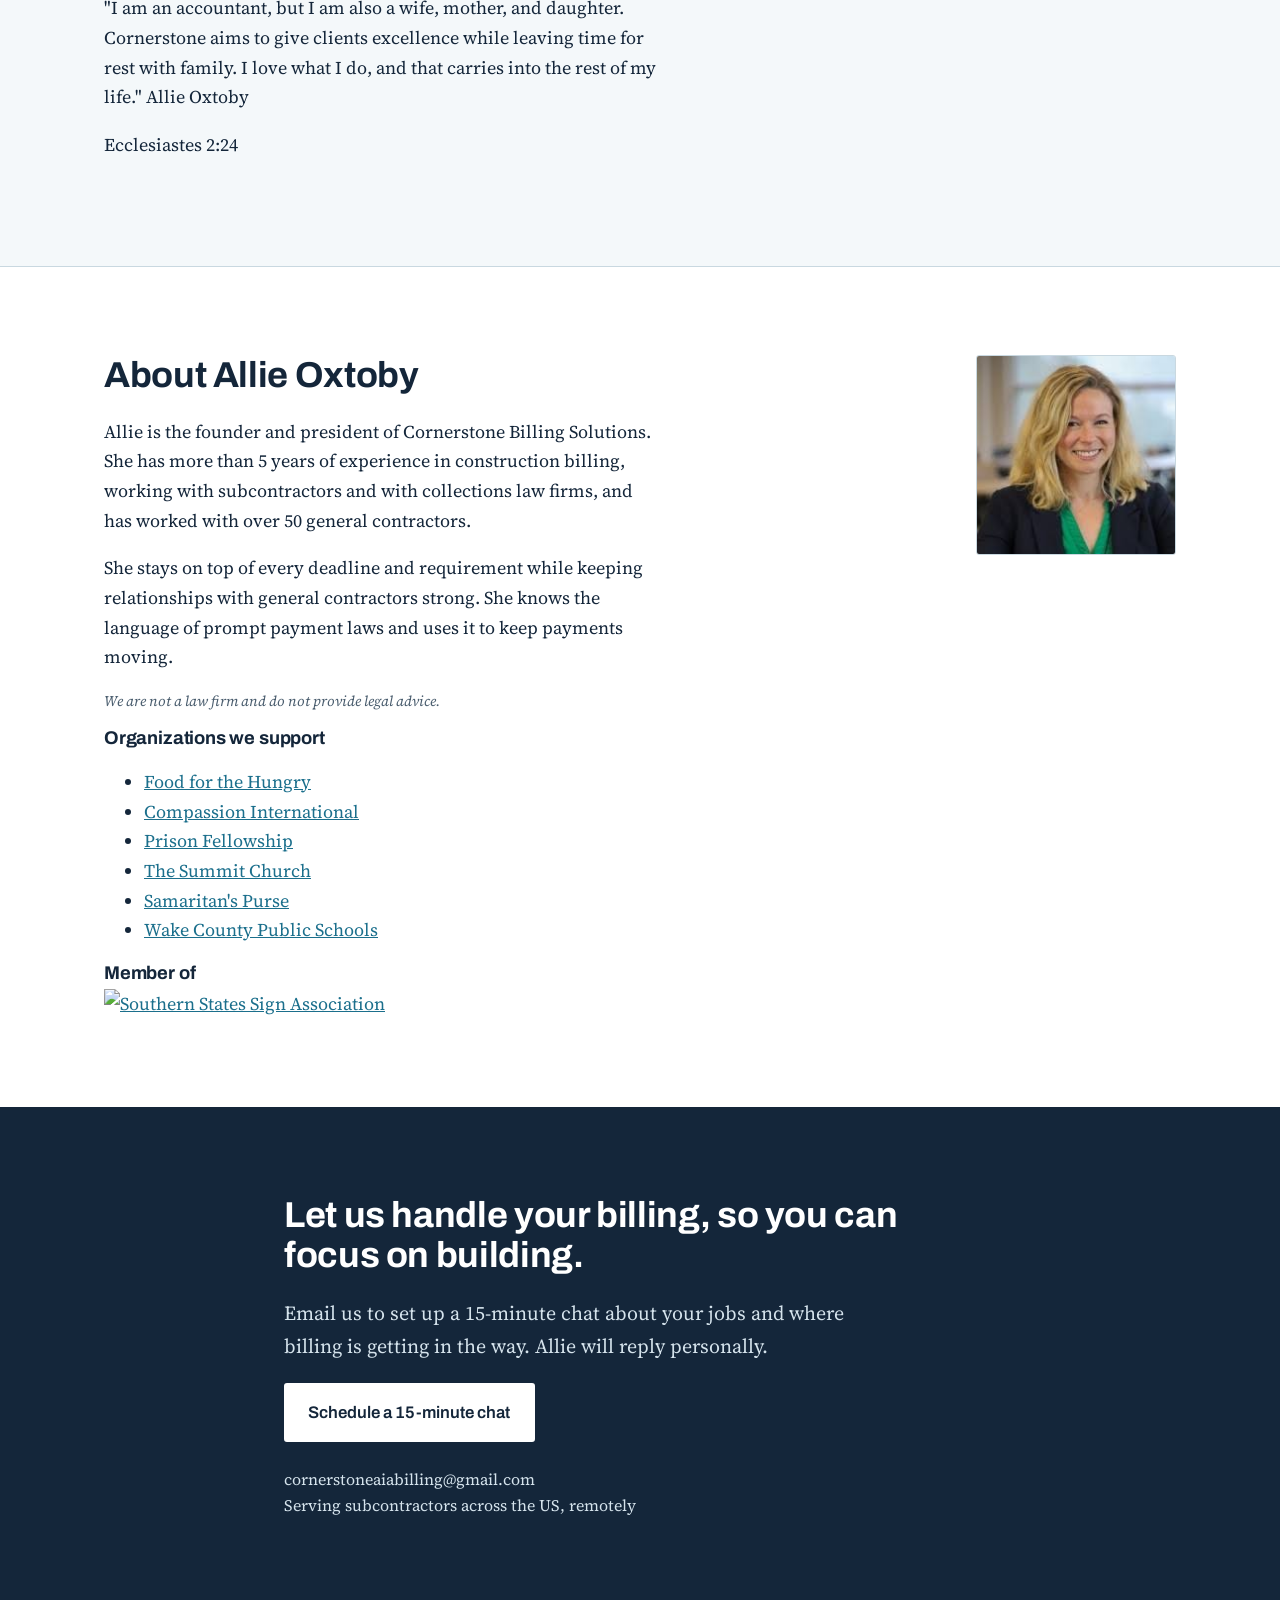
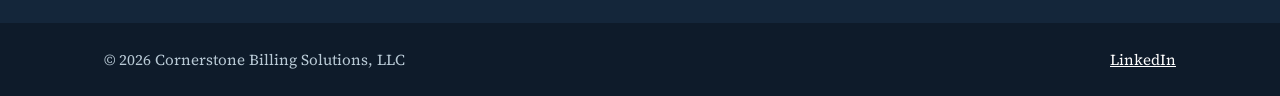
==== commit bc4a43ee: "Website created" ====
--- a/index.html
+++ b/index.html
@@ -24,6 +24,7 @@
         <a href="#compliance">Compliance</a>
         <a href="#services">Services</a>
         <a href="#process">How it works</a>
+        <a href="#values">Values</a>
         <a href="#about">About</a>
         <a class="nav-cta" href="#contact">Schedule a chat</a>
       </nav>
@@ -188,15 +189,55 @@
       </div>
     </section>
 
+    <!-- CORE VALUES -->
+    <section class="section section-tint" id="values">
+      <div class="wrap">
+        <h2>Our core values</h2>
+        <p class="section-intro">Our faith shapes how we serve our clients, our community, and our families.</p>
+        <div class="values">
+          <div class="value">
+            <h3>Service to clients</h3>
+            <p>We give you a reliable, professional framework for tracking your AIA money. You can be at peace knowing your billing, compliance, and collections are handled efficiently, while we work diligently to improve your cash flow from general contractors.</p>
+            <p class="verse">Proverbs 13:4</p>
+          </div>
+          <div class="value">
+            <h3>Service to community</h3>
+            <p>We work to help others. Cornerstone donates 14% of its revenue to charitable organizations, and we aim for a quarterly day of service in our community.</p>
+            <p class="verse">Ephesians 4:28</p>
+          </div>
+          <div class="value">
+            <h3>Service to family</h3>
+            <p>"I am an accountant, but I am also a wife, mother, and daughter. Cornerstone aims to give clients excellence while leaving time for rest with family. I love what I do, and that carries into the rest of my life." <span class="attrib">Allie Oxtoby</span></p>
+            <p class="verse">Ecclesiastes 2:24</p>
+          </div>
+        </div>
+      </div>
+    </section>
+
     <!-- ABOUT -->
     <!-- Allie is writing her own About text. Replace the two paragraphs below when it arrives. -->
-    <section class="section section-tint" id="about">
+    <section class="section" id="about">
       <div class="wrap about-grid">
         <div>
           <h2>About Allie Oxtoby</h2>
           <p>Allie is the founder and president of Cornerstone Billing Solutions. She has more than 5 years of experience in construction billing, working with subcontractors and with collections law firms, and has worked with over 50 general contractors.</p>
           <p>She stays on top of every deadline and requirement while keeping relationships with general contractors strong. She knows the language of prompt payment laws and uses it to keep payments moving.</p>
           <p class="fine">We are not a law firm and do not provide legal advice.</p>
+
+          <h3 class="about-sub">Organizations we support</h3>
+          <ul class="charities">
+            <li><a href="https://www.fh.org/" rel="noopener">Food for the Hungry</a></li>
+            <li><a href="https://www.compassion.com/" rel="noopener">Compassion International</a></li>
+            <li><a href="https://www.prisonfellowship.org/" rel="noopener">Prison Fellowship</a></li>
+            <li><a href="https://summitchurch.com/" rel="noopener">The Summit Church</a></li>
+            <li><a href="https://www.samaritanspurse.org/" rel="noopener">Samaritan's Purse</a></li>
+            <li><a href="https://www.wcpss.net/" rel="noopener">Wake County Public Schools</a></li>
+          </ul>
+
+          <h3 class="about-sub">Member of</h3>
+          <a class="member-logo" href="https://southernstatessigns.org/" rel="noopener">
+            <img src="assets/sssa-logo.png" width="640" height="262" alt="Southern States Sign Association">
+          </a>
         </div>
         <img class="portrait" src="assets/allie.jpg" width="200" height="200" alt="Allie Oxtoby" onerror="this.style.display='none'">
       </div>
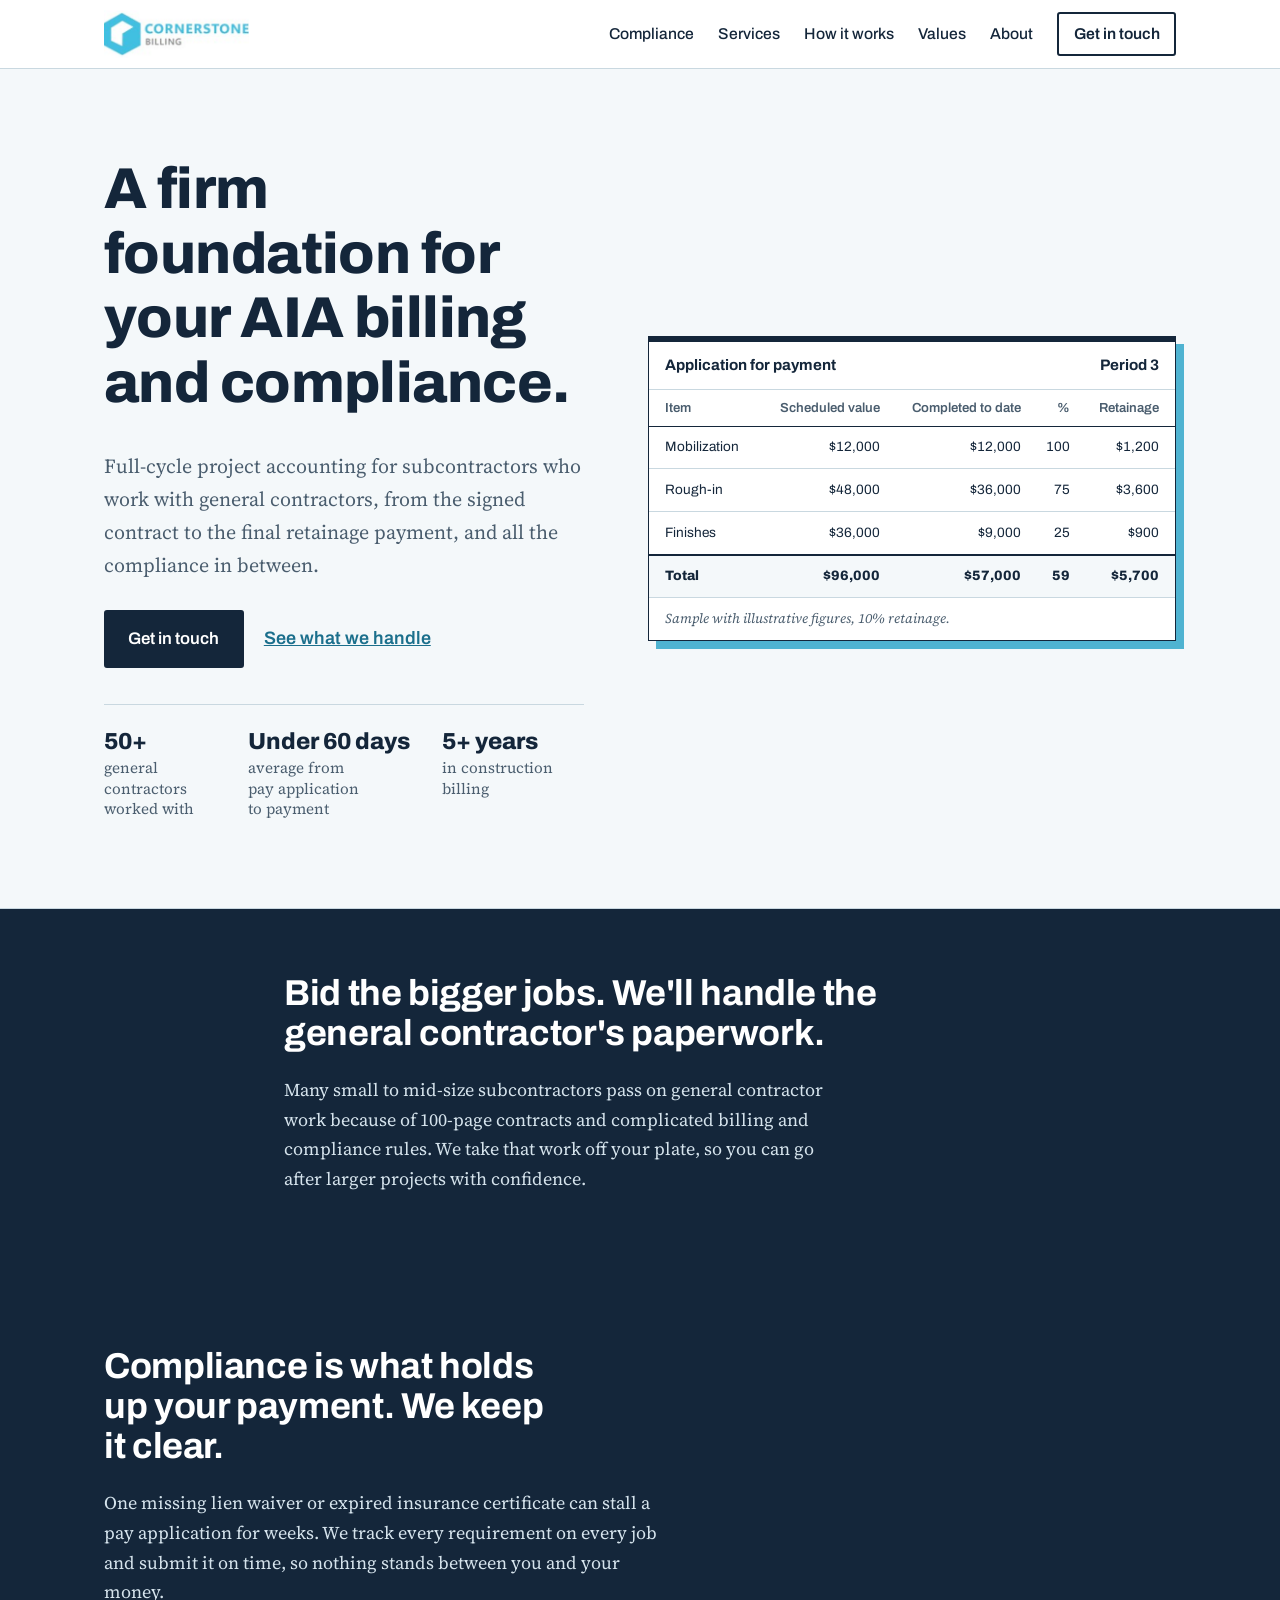
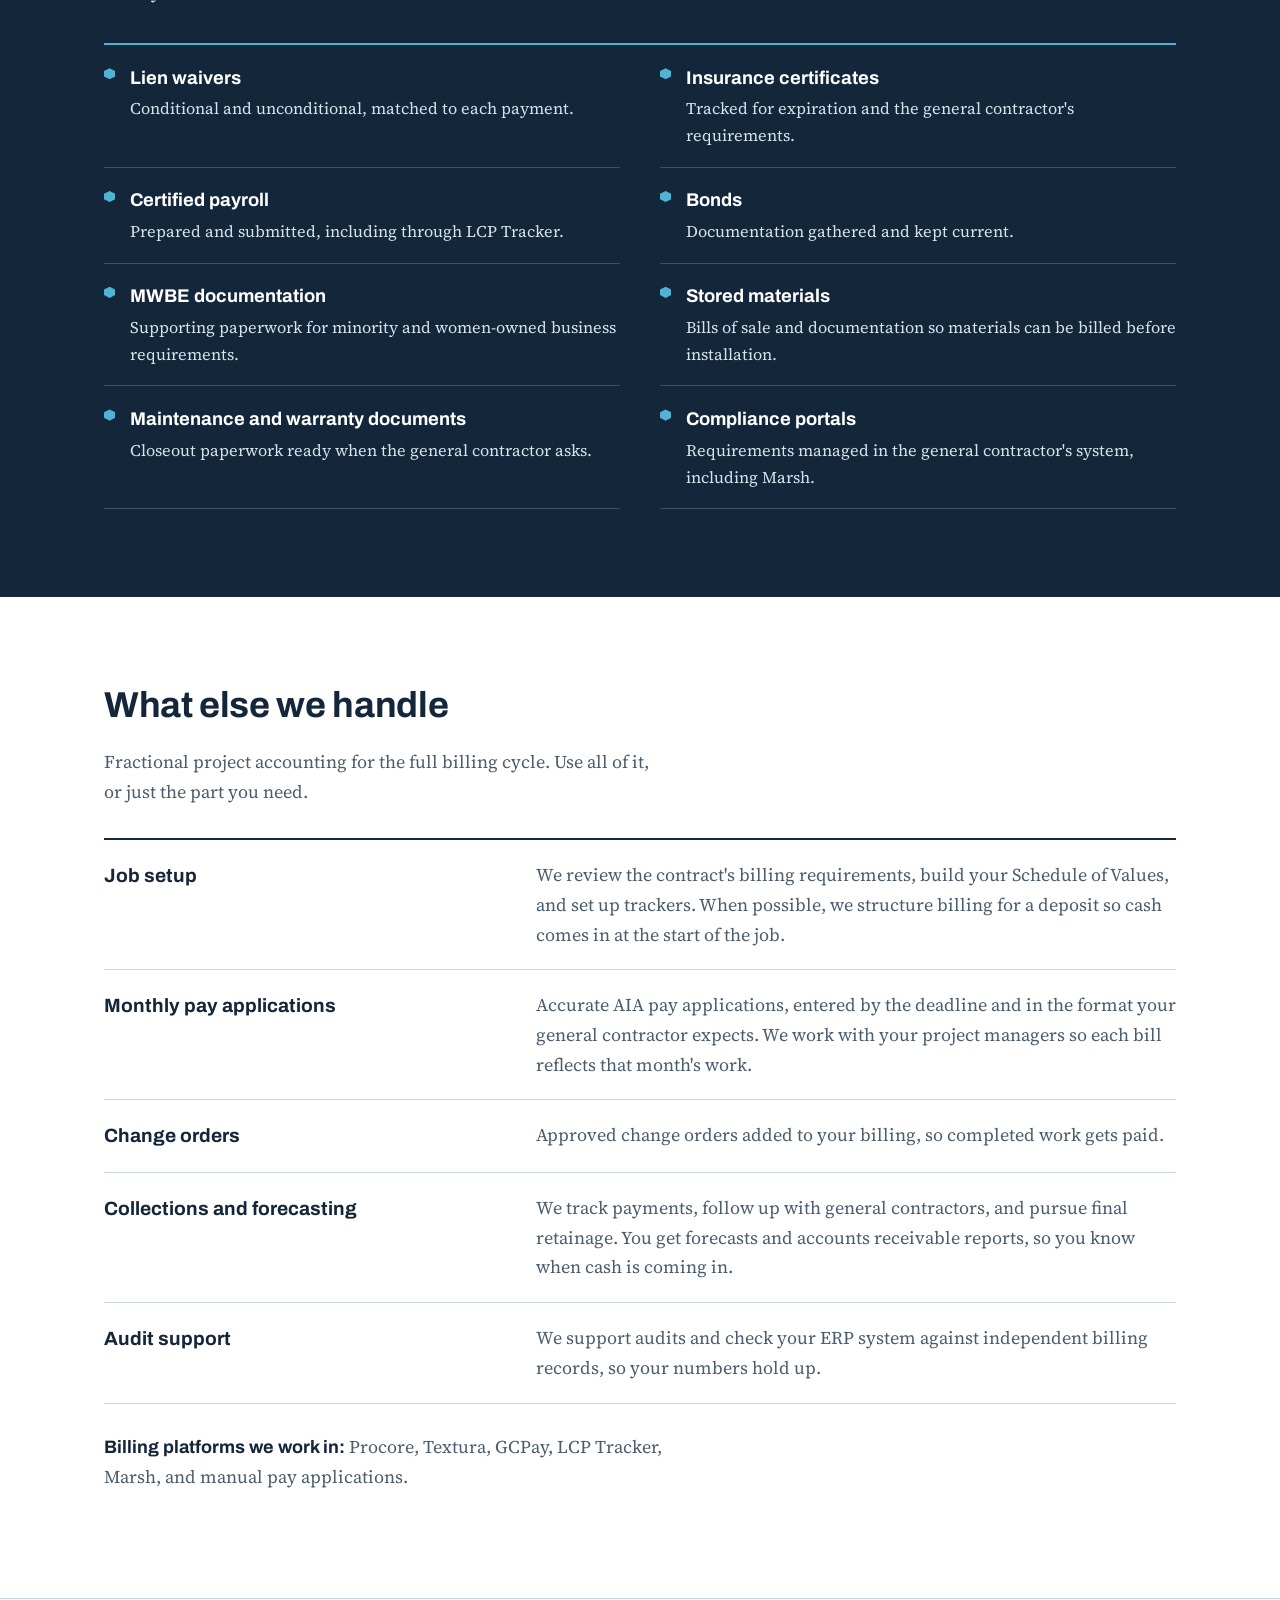
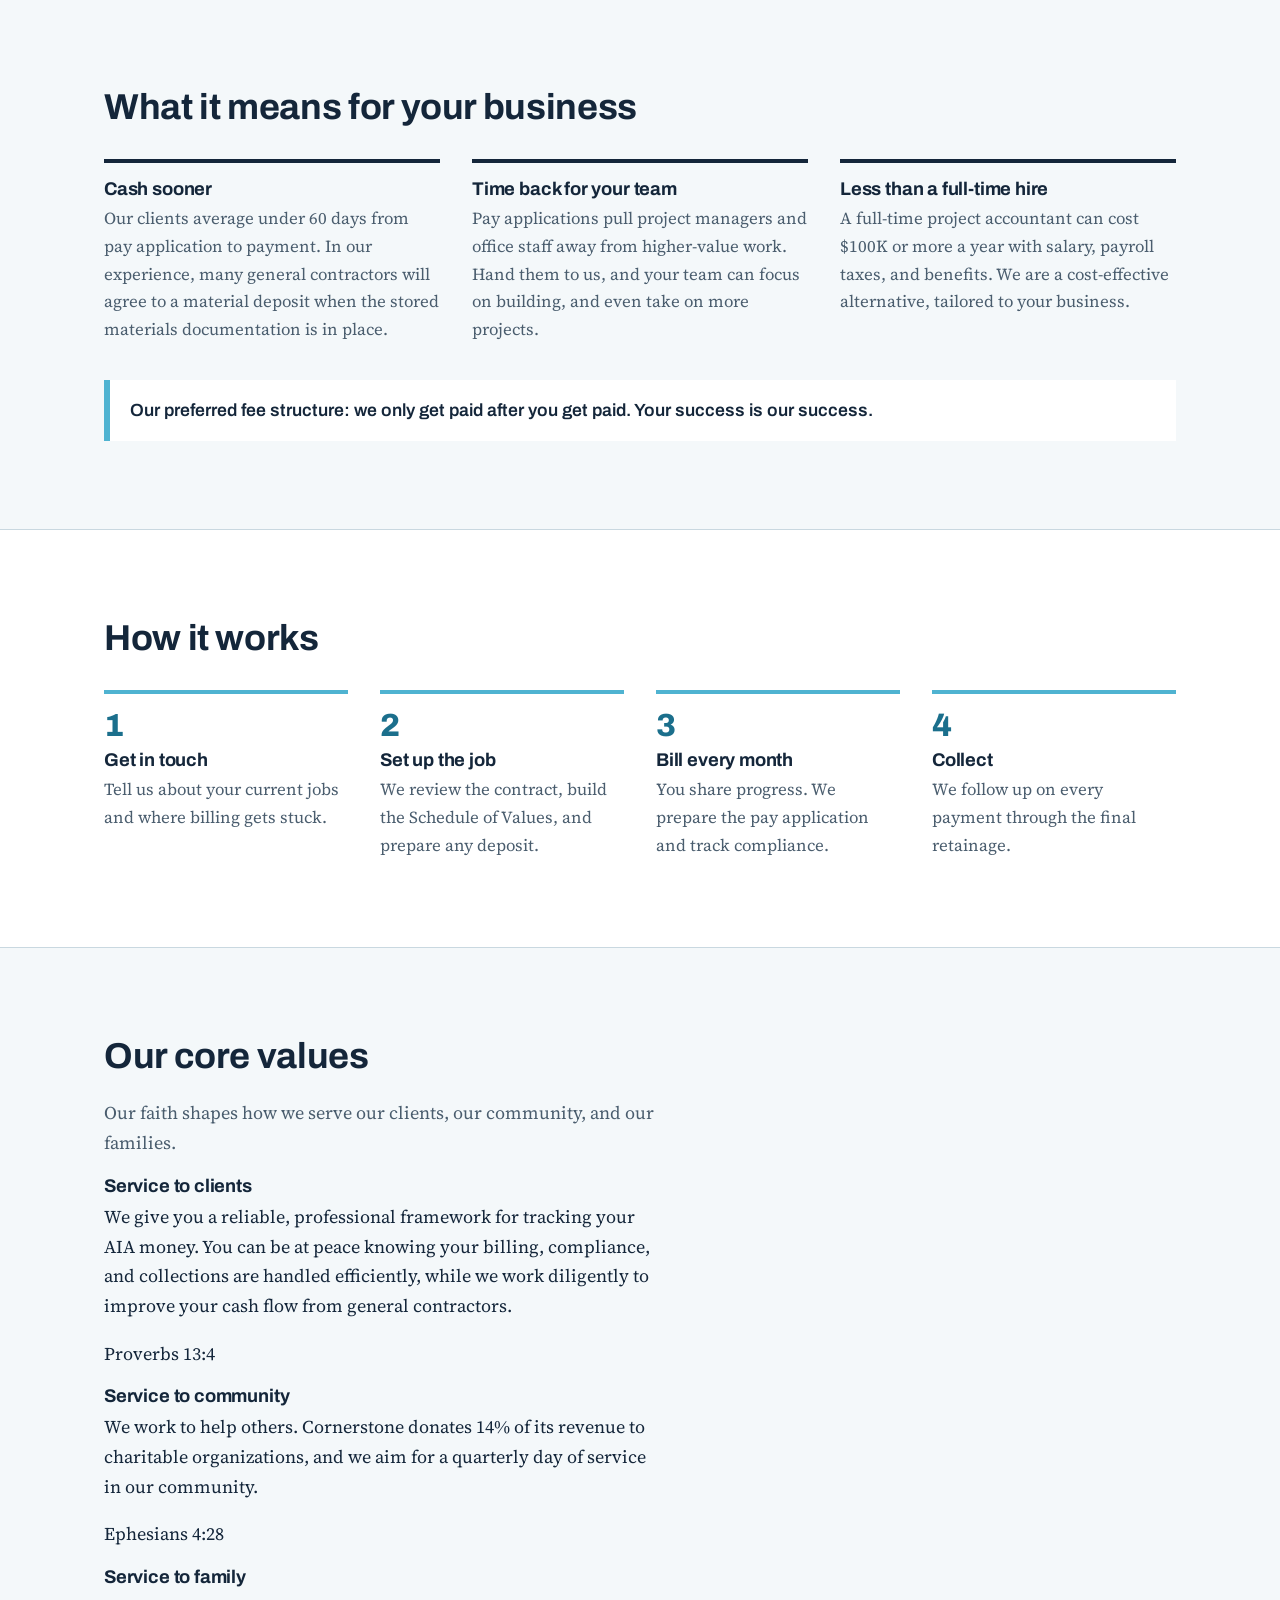
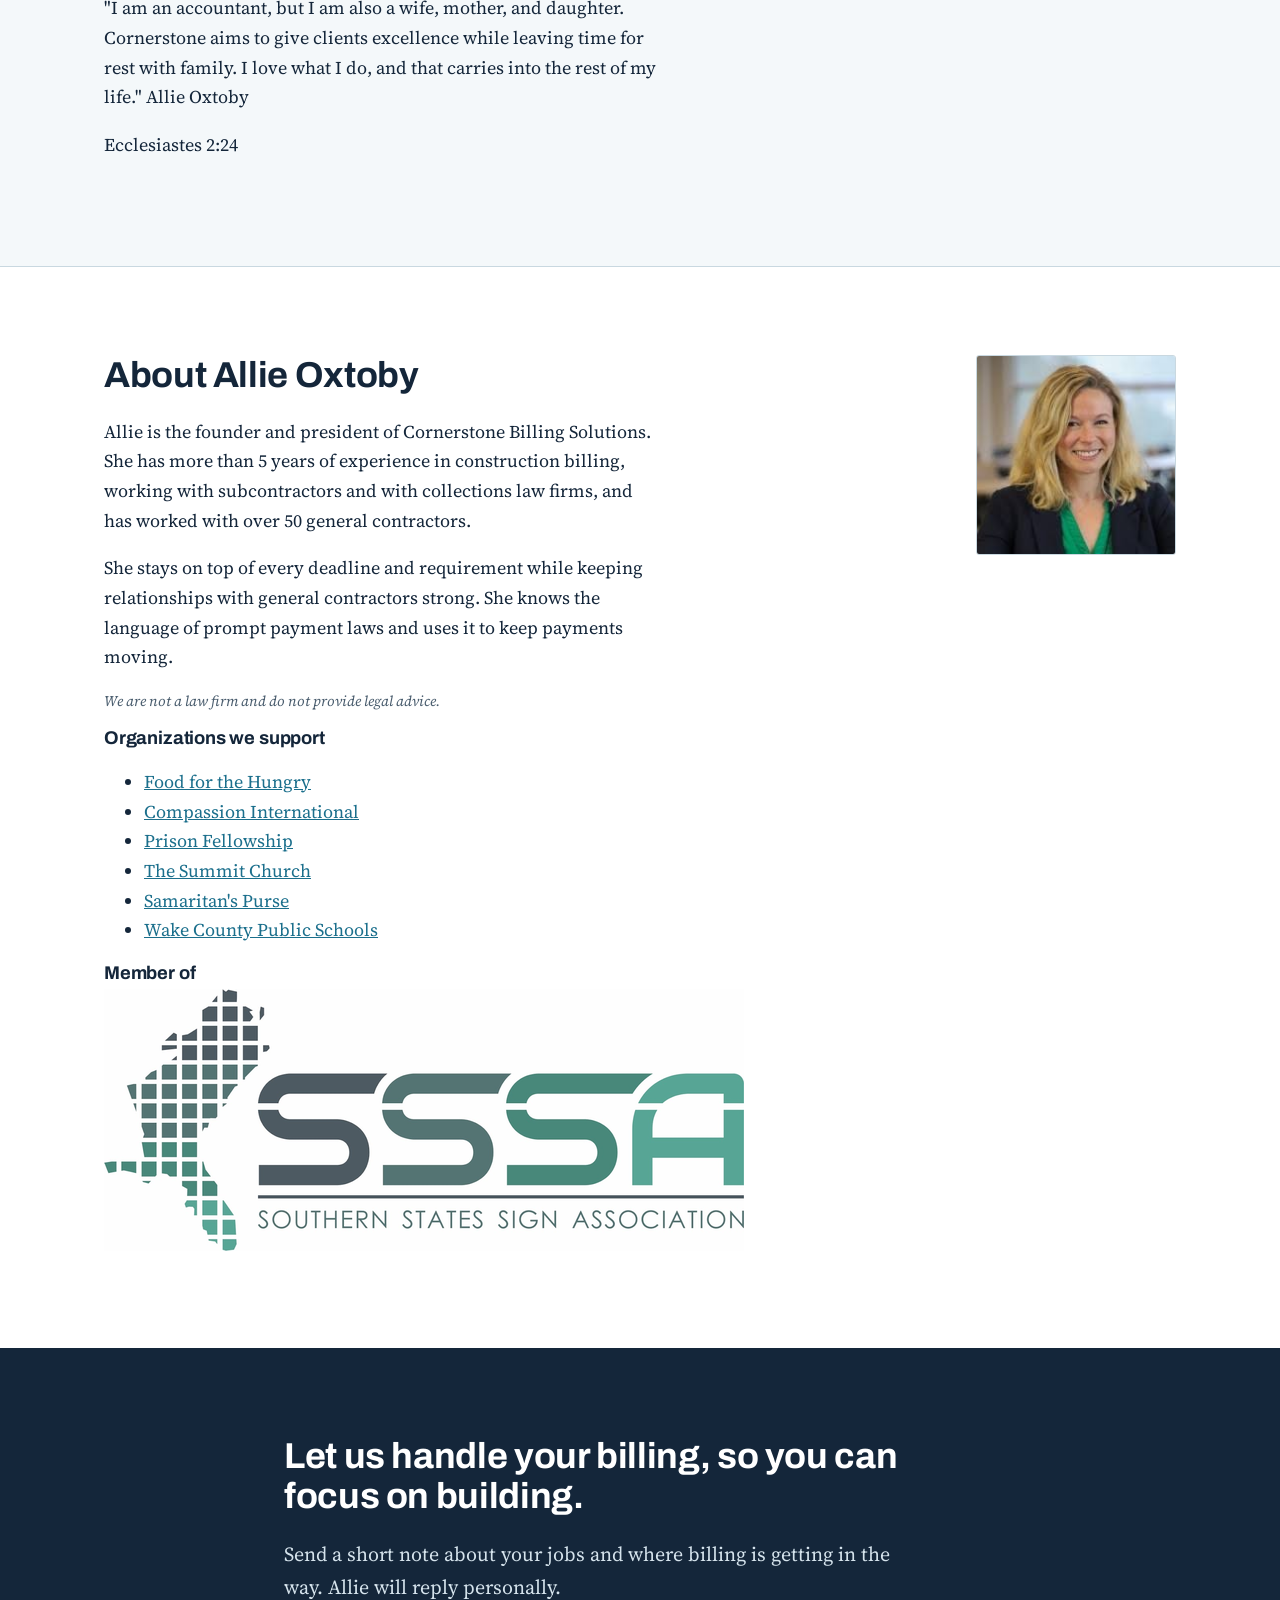
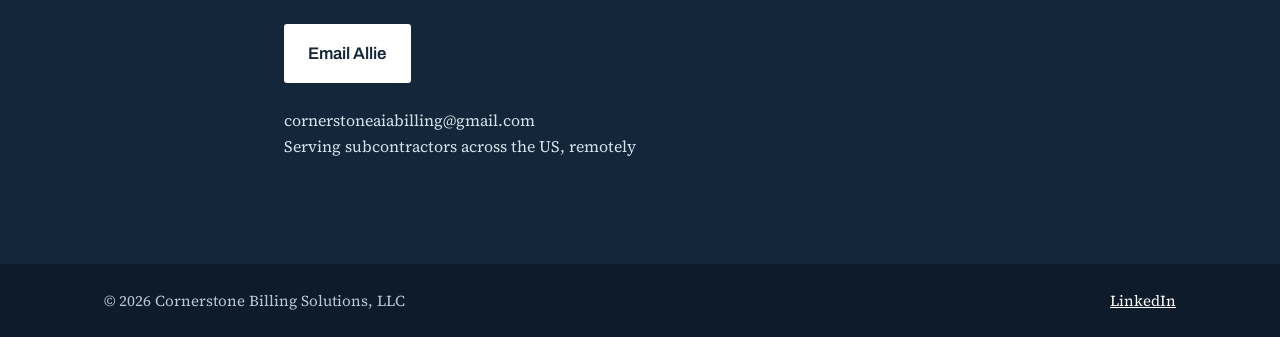
==== commit e6ea905a: "removing scheduler" ====
--- a/index.html
+++ b/index.html
@@ -26,7 +26,7 @@
         <a href="#process">How it works</a>
         <a href="#values">Values</a>
         <a href="#about">About</a>
-        <a class="nav-cta" href="#contact">Schedule a chat</a>
+        <a class="nav-cta" href="#contact">Get in touch</a>
       </nav>
     </div>
   </header>
@@ -40,7 +40,7 @@
           <h1>A firm foundation for your AIA billing and compliance.</h1>
           <p class="lead">Full-cycle project accounting for subcontractors who work with general contractors, from the signed contract to the final retainage payment, and all the compliance in between.</p>
           <div class="hero-actions">
-            <a class="btn" href="#contact">Schedule a 15-minute chat</a>
+            <a class="btn" href="#contact">Get in touch</a>
             <a class="text-link" href="#compliance">See what we handle</a>
           </div>
           <dl class="proof">
@@ -170,7 +170,7 @@
         <h2>How it works</h2>
         <ol class="steps">
           <li>
-            <h3>15-minute chat</h3>
+            <h3>Get in touch</h3>
             <p>Tell us about your current jobs and where billing gets stuck.</p>
           </li>
           <li>
@@ -247,9 +247,9 @@
     <section class="section contact" id="contact">
       <div class="wrap narrow">
         <h2>Let us handle your billing, so you can focus on building.</h2>
-        <p class="lead">Email us to set up a 15-minute chat about your jobs and where billing is getting in the way. Allie will reply personally.</p>
-        <!-- To use a booking page instead, replace the mailto: link below with the Calendly link. -->
-        <p><a class="btn btn-light" href="mailto:cornerstoneaiabilling@gmail.com?subject=15-minute%20chat%20request">Schedule a 15-minute chat</a></p>
+        <p class="lead">Send a short note about your jobs and where billing is getting in the way. Allie will reply personally.</p>
+        <!-- When Calendly is set up: change this button to "Schedule a 15-minute chat" and replace the mailto: link with the Calendly link. -->
+        <p><a class="btn btn-light" href="mailto:cornerstoneaiabilling@gmail.com?subject=Billing%20inquiry">Email Allie</a></p>
         <p class="contact-line">cornerstoneaiabilling@gmail.com<br>Serving subcontractors across the US, remotely</p>
       </div>
     </section>
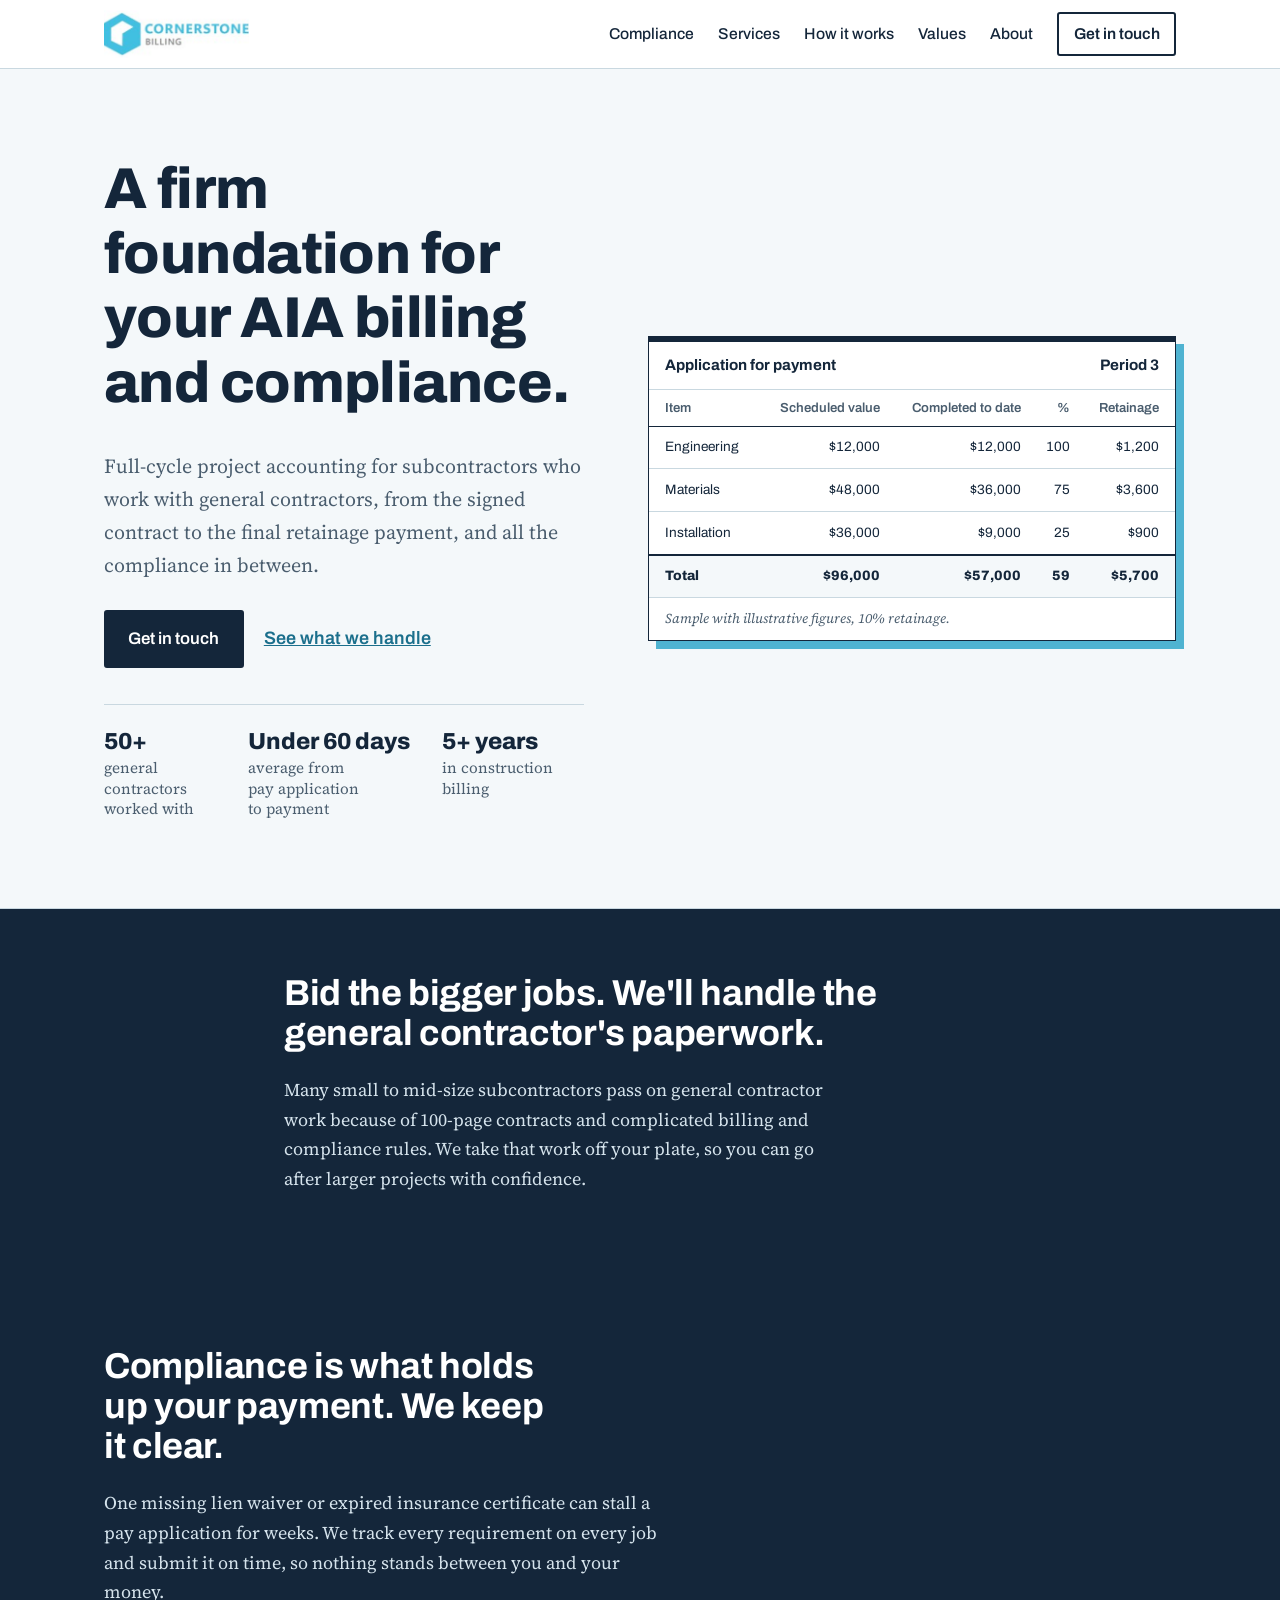
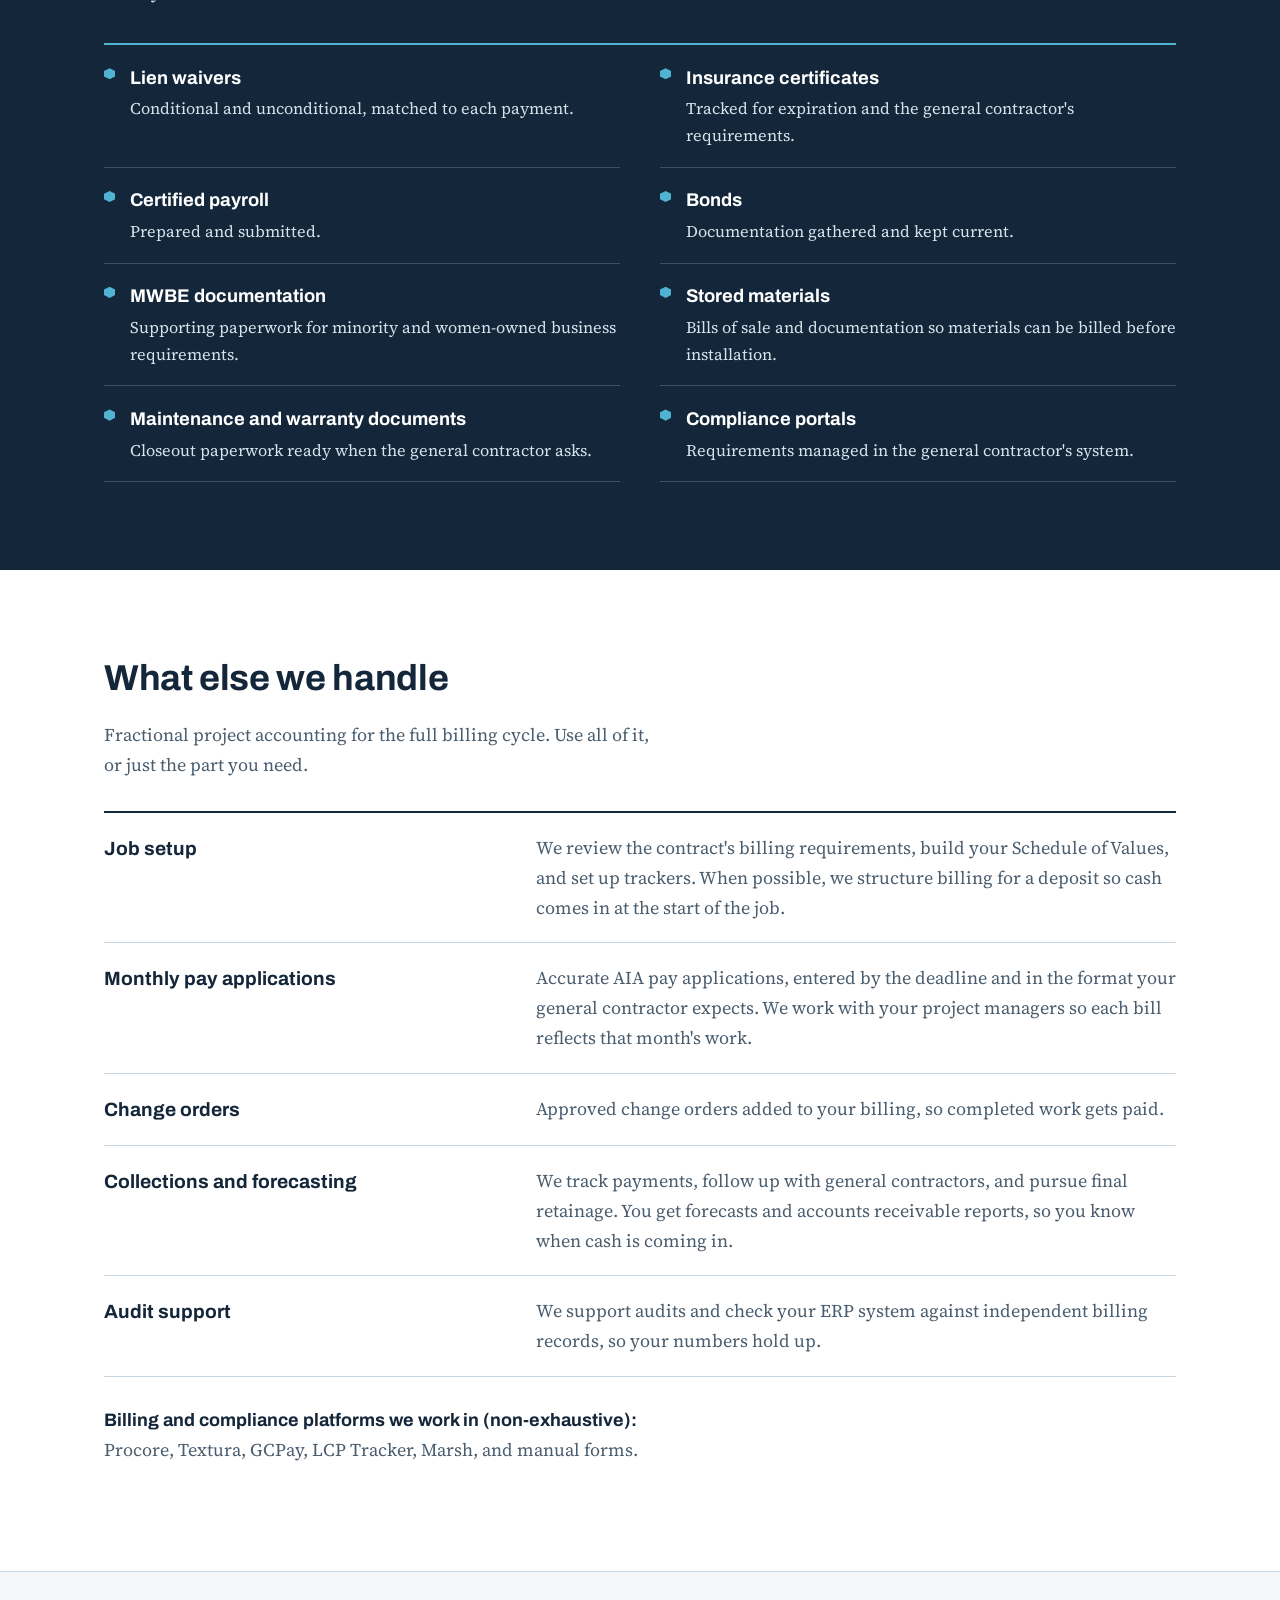
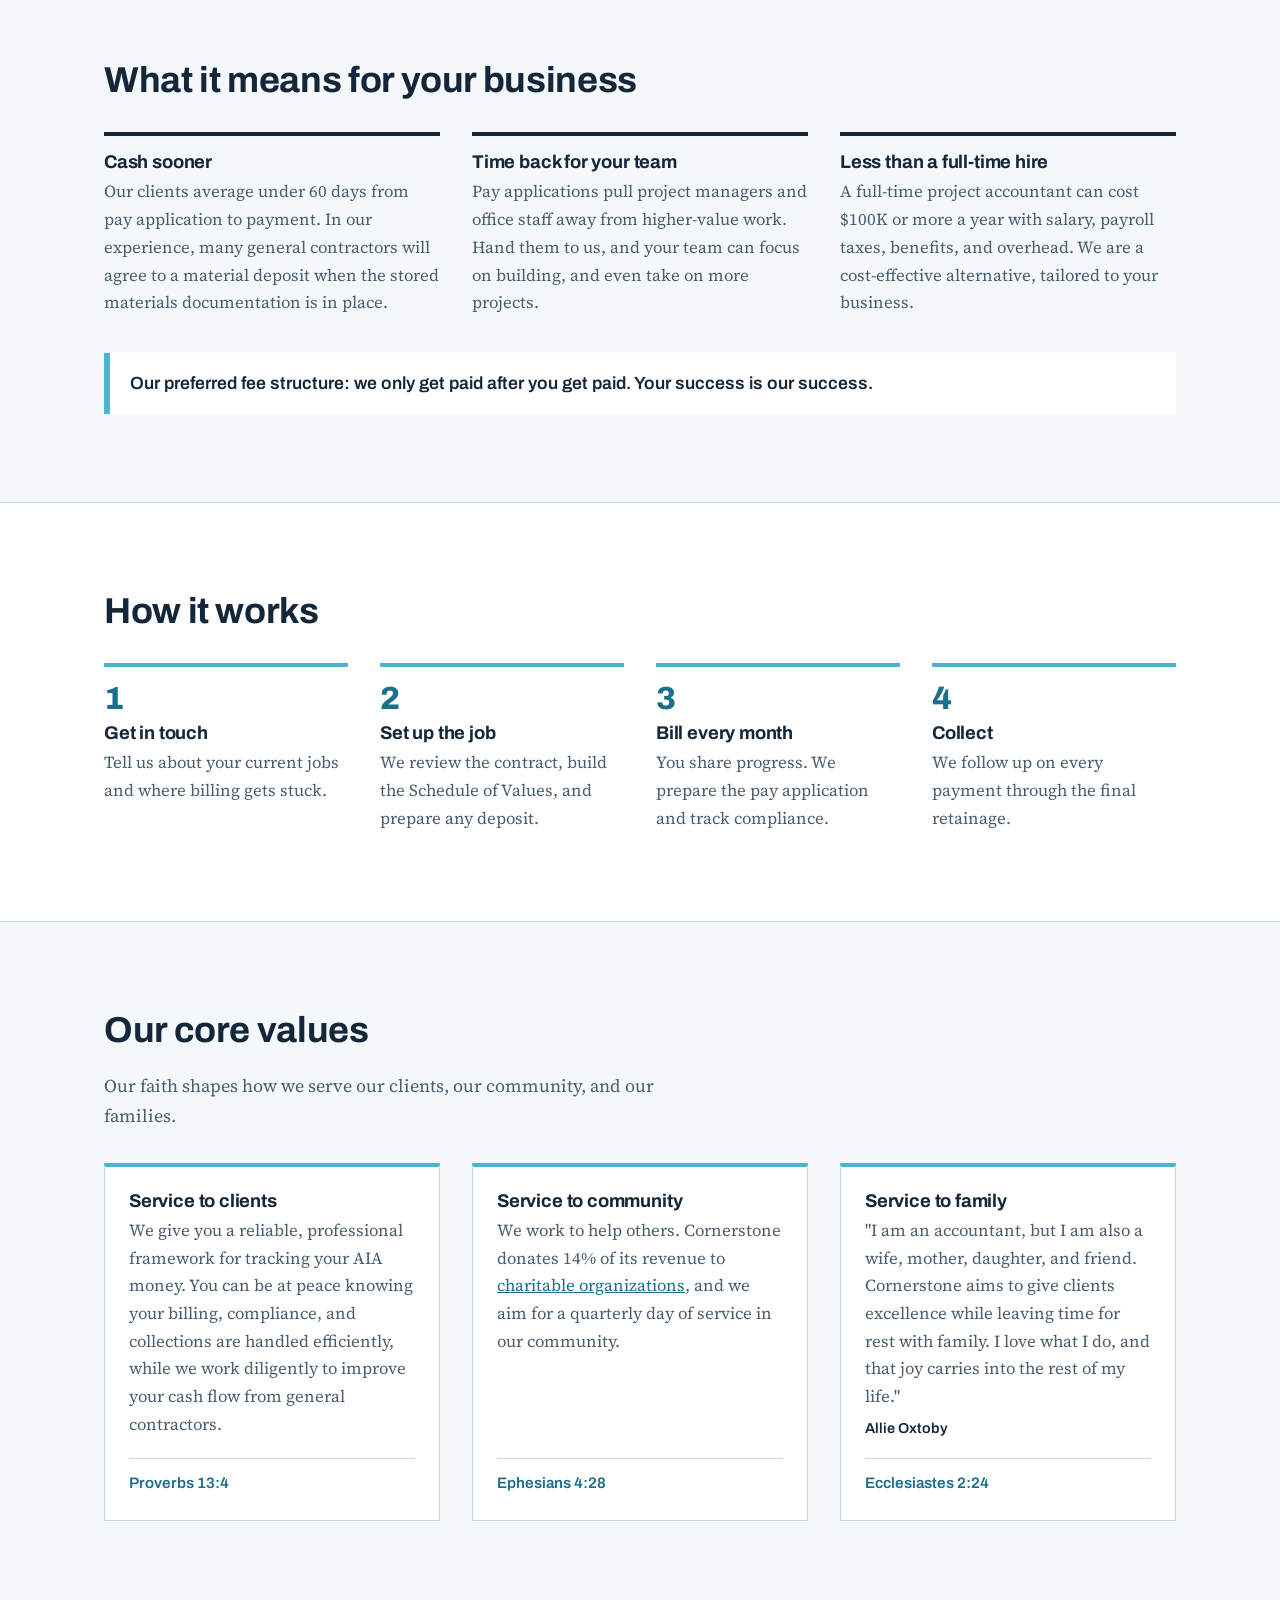
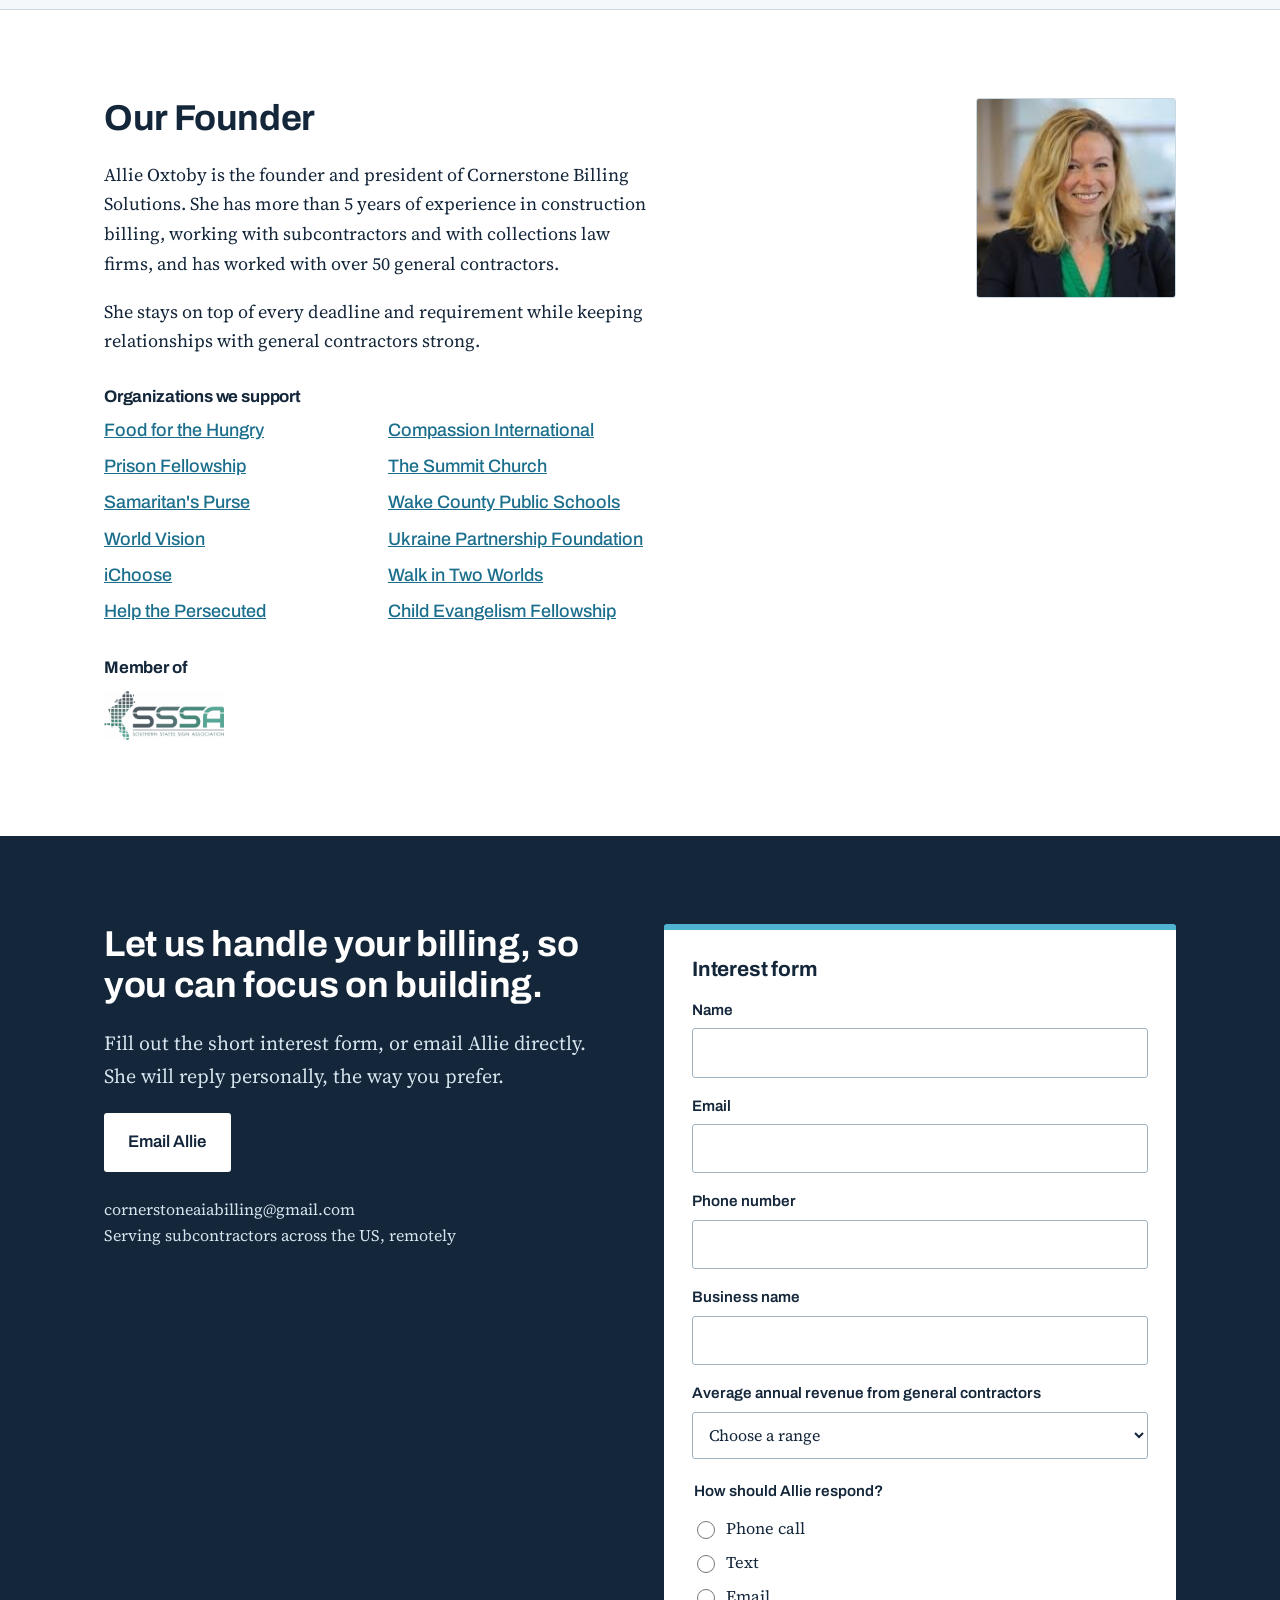
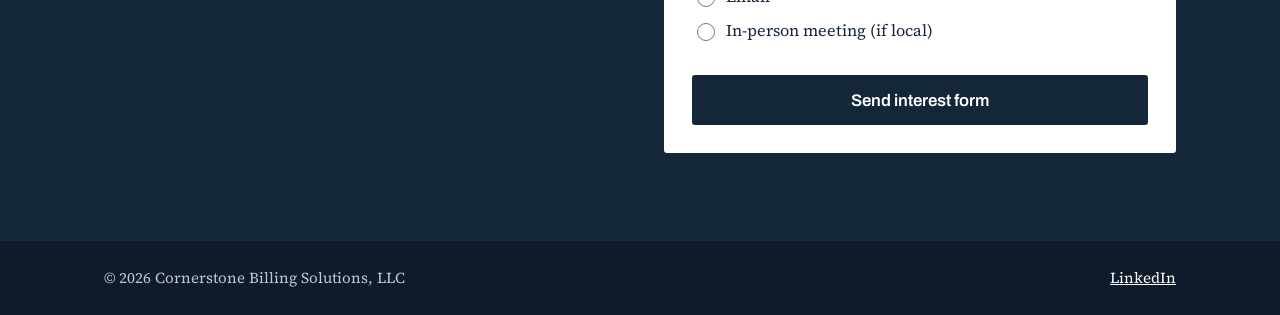
==== commit 6984d3da: "Allie 10-10 Update" ====
--- a/index.html
+++ b/index.html
@@ -5,6 +5,12 @@
   <meta name="viewport" content="width=device-width, initial-scale=1">
   <title>Cornerstone Billing Solutions | AIA billing and compliance for subcontractors</title>
   <meta name="description" content="Full-cycle project accounting for construction subcontractors: AIA pay applications, compliance, collections, and retainage, from contract execution to final payment. Serving subcontractors across the US.">
+  <link rel="canonical" href="https://cornerstoneaiabilling.com/">
+  <meta property="og:type" content="website">
+  <meta property="og:url" content="https://cornerstoneaiabilling.com/">
+  <meta property="og:title" content="Cornerstone Billing Solutions | AIA billing and compliance for subcontractors">
+  <meta property="og:description" content="Full-cycle project accounting for construction subcontractors: AIA pay applications, compliance, collections, and retainage.">
+  <meta property="og:image" content="https://cornerstoneaiabilling.com/assets/logo.png">
   <link rel="icon" href="favicon.svg" type="image/svg+xml">
   <link rel="preconnect" href="https://fonts.googleapis.com">
   <link rel="preconnect" href="https://fonts.gstatic.com" crossorigin>
@@ -67,9 +73,9 @@
                 </tr>
               </thead>
               <tbody>
-                <tr><td>Mobilization</td><td class="num">$12,000</td><td class="num">$12,000</td><td class="num">100</td><td class="num">$1,200</td></tr>
-                <tr><td>Rough-in</td><td class="num">$48,000</td><td class="num">$36,000</td><td class="num">75</td><td class="num">$3,600</td></tr>
-                <tr><td>Finishes</td><td class="num">$36,000</td><td class="num">$9,000</td><td class="num">25</td><td class="num">$900</td></tr>
+                <tr><td>Engineering</td><td class="num">$12,000</td><td class="num">$12,000</td><td class="num">100</td><td class="num">$1,200</td></tr>
+                <tr><td>Materials</td><td class="num">$48,000</td><td class="num">$36,000</td><td class="num">75</td><td class="num">$3,600</td></tr>
+                <tr><td>Installation</td><td class="num">$36,000</td><td class="num">$9,000</td><td class="num">25</td><td class="num">$900</td></tr>
               </tbody>
               <tfoot>
                 <tr><th scope="row">Total</th><td class="num">$96,000</td><td class="num">$57,000</td><td class="num">59</td><td class="num">$5,700</td></tr>
@@ -99,12 +105,12 @@
         <ul class="compliance-list">
           <li><strong>Lien waivers</strong><span>Conditional and unconditional, matched to each payment.</span></li>
           <li><strong>Insurance certificates</strong><span>Tracked for expiration and the general contractor's requirements.</span></li>
-          <li><strong>Certified payroll</strong><span>Prepared and submitted, including through LCP Tracker.</span></li>
+          <li><strong>Certified payroll</strong><span>Prepared and submitted.</span></li>
           <li><strong>Bonds</strong><span>Documentation gathered and kept current.</span></li>
           <li><strong>MWBE documentation</strong><span>Supporting paperwork for minority and women-owned business requirements.</span></li>
           <li><strong>Stored materials</strong><span>Bills of sale and documentation so materials can be billed before installation.</span></li>
           <li><strong>Maintenance and warranty documents</strong><span>Closeout paperwork ready when the general contractor asks.</span></li>
-          <li><strong>Compliance portals</strong><span>Requirements managed in the general contractor's system, including Marsh.</span></li>
+          <li><strong>Compliance portals</strong><span>Requirements managed in the general contractor's system.</span></li>
         </ul>
       </div>
     </section>
@@ -138,7 +144,7 @@
           </div>
         </dl>
 
-        <p class="platforms"><strong>Billing platforms we work in:</strong> Procore, Textura, GCPay, LCP Tracker, Marsh, and manual pay applications.</p>
+        <p class="platforms"><strong>Billing and compliance platforms we work in (non-exhaustive):</strong> Procore, Textura, GCPay, LCP Tracker, Marsh, and manual forms.</p>
       </div>
     </section>
 
@@ -157,7 +163,7 @@
           </div>
           <div>
             <h3>Less than a full-time hire</h3>
-            <p>A full-time project accountant can cost $100K or more a year with salary, payroll taxes, and benefits. We are a cost-effective alternative, tailored to your business.</p>
+            <p>A full-time project accountant can cost $100K or more a year with salary, payroll taxes, benefits, and overhead. We are a cost-effective alternative, tailored to your business.</p>
           </div>
         </div>
         <p class="fee-note">Our preferred fee structure: we only get paid after you get paid. Your success is our success.</p>
@@ -202,12 +208,12 @@
           </div>
           <div class="value">
             <h3>Service to community</h3>
-            <p>We work to help others. Cornerstone donates 14% of its revenue to charitable organizations, and we aim for a quarterly day of service in our community.</p>
+            <p>We work to help others. Cornerstone donates 14% of its revenue to <a href="#supported">charitable organizations</a>, and we aim for a quarterly day of service in our community.</p>
             <p class="verse">Ephesians 4:28</p>
           </div>
           <div class="value">
             <h3>Service to family</h3>
-            <p>"I am an accountant, but I am also a wife, mother, and daughter. Cornerstone aims to give clients excellence while leaving time for rest with family. I love what I do, and that carries into the rest of my life." <span class="attrib">Allie Oxtoby</span></p>
+            <p>"I am an accountant, but I am also a wife, mother, daughter, and friend. Cornerstone aims to give clients excellence while leaving time for rest with family. I love what I do, and that joy carries into the rest of my life." <span class="attrib">Allie Oxtoby</span></p>
             <p class="verse">Ecclesiastes 2:24</p>
           </div>
         </div>
@@ -219,12 +225,11 @@
     <section class="section" id="about">
       <div class="wrap about-grid">
         <div>
-          <h2>About Allie Oxtoby</h2>
-          <p>Allie is the founder and president of Cornerstone Billing Solutions. She has more than 5 years of experience in construction billing, working with subcontractors and with collections law firms, and has worked with over 50 general contractors.</p>
-          <p>She stays on top of every deadline and requirement while keeping relationships with general contractors strong. She knows the language of prompt payment laws and uses it to keep payments moving.</p>
-          <p class="fine">We are not a law firm and do not provide legal advice.</p>
-
-          <h3 class="about-sub">Organizations we support</h3>
+          <h2>Our Founder</h2>
+          <p>Allie Oxtoby is the founder and president of Cornerstone Billing Solutions. She has more than 5 years of experience in construction billing, working with subcontractors and with collections law firms, and has worked with over 50 general contractors.</p>
+          <p>She stays on top of every deadline and requirement while keeping relationships with general contractors strong.</p>
+
+          <h3 class="about-sub" id="supported">Organizations we support</h3>
           <ul class="charities">
             <li><a href="https://www.fh.org/" rel="noopener">Food for the Hungry</a></li>
             <li><a href="https://www.compassion.com/" rel="noopener">Compassion International</a></li>
@@ -232,6 +237,12 @@
             <li><a href="https://summitchurch.com/" rel="noopener">The Summit Church</a></li>
             <li><a href="https://www.samaritanspurse.org/" rel="noopener">Samaritan's Purse</a></li>
             <li><a href="https://www.wcpss.net/" rel="noopener">Wake County Public Schools</a></li>
+            <li><a href="https://www.worldvision.org/" rel="noopener">World Vision</a></li>
+            <li><a href="https://upfmissions.org/" rel="noopener">Ukraine Partnership Foundation</a></li>
+            <li><a href="https://www.ichoose.me/" rel="noopener">iChoose</a></li>
+            <li><a href="https://walkintwoworlds.org/" rel="noopener">Walk in Two Worlds</a></li>
+            <li><a href="https://htp.org/" rel="noopener">Help the Persecuted</a></li>
+            <li><a href="https://www.cefonline.com/" rel="noopener">Child Evangelism Fellowship</a></li>
           </ul>
 
           <h3 class="about-sub">Member of</h3>
@@ -245,12 +256,54 @@
 
     <!-- CONTACT -->
     <section class="section contact" id="contact">
-      <div class="wrap narrow">
-        <h2>Let us handle your billing, so you can focus on building.</h2>
-        <p class="lead">Send a short note about your jobs and where billing is getting in the way. Allie will reply personally.</p>
-        <!-- When Calendly is set up: change this button to "Schedule a 15-minute chat" and replace the mailto: link with the Calendly link. -->
-        <p><a class="btn btn-light" href="mailto:cornerstoneaiabilling@gmail.com?subject=Billing%20inquiry">Email Allie</a></p>
-        <p class="contact-line">cornerstoneaiabilling@gmail.com<br>Serving subcontractors across the US, remotely</p>
+      <div class="wrap contact-grid">
+        <div class="contact-copy">
+          <h2>Let us handle your billing, so you can focus on building.</h2>
+          <p class="lead">Fill out the short interest form, or email Allie directly. She will reply personally, the way you prefer.</p>
+          <p><a class="btn btn-light" href="mailto:cornerstoneaiabilling@gmail.com?subject=Billing%20inquiry">Email Allie</a></p>
+          <p class="contact-line">cornerstoneaiabilling@gmail.com<br>Serving subcontractors across the US, remotely</p>
+        </div>
+
+        <!-- Interest form. Submissions are delivered by Formspree (formspree.io).
+             SETUP: replace YOUR-FORM-ID below with the ID from Allie's Formspree form.
+             Until then, submitting opens a pre-filled email instead. -->
+        <form class="interest-form" id="interest-form" action="https://formspree.io/f/YOUR-FORM-ID" method="POST">
+          <h3>Interest form</h3>
+          <input type="hidden" name="_subject" value="New website inquiry">
+
+          <label for="f-name">Name</label>
+          <input id="f-name" name="name" type="text" autocomplete="name" required>
+
+          <label for="f-email">Email</label>
+          <input id="f-email" name="email" type="email" autocomplete="email" required>
+
+          <label for="f-phone">Phone number</label>
+          <input id="f-phone" name="phone" type="tel" autocomplete="tel" required>
+
+          <label for="f-business">Business name</label>
+          <input id="f-business" name="business" type="text" autocomplete="organization" required>
+
+          <label for="f-revenue">Average annual revenue from general contractors</label>
+          <select id="f-revenue" name="annual_gc_revenue" required>
+            <option value="" disabled selected>Choose a range</option>
+            <option>Under $500K</option>
+            <option>$500K to $1M</option>
+            <option>$1M to $5M</option>
+            <option>$5M to $10M</option>
+            <option>Over $10M</option>
+            <option>Prefer not to say</option>
+          </select>
+
+          <fieldset>
+            <legend>How should Allie respond?</legend>
+            <label class="choice"><input type="radio" name="preferred_response" value="Phone call" required> Phone call</label>
+            <label class="choice"><input type="radio" name="preferred_response" value="Text"> Text</label>
+            <label class="choice"><input type="radio" name="preferred_response" value="Email"> Email</label>
+            <label class="choice"><input type="radio" name="preferred_response" value="In-person meeting"> In-person meeting (if local)</label>
+          </fieldset>
+
+          <button class="btn" type="submit">Send interest form</button>
+        </form>
       </div>
     </section>
 
@@ -263,5 +316,26 @@
     </div>
   </footer>
 
+<script>
+  // Until Formspree is set up, send the form as a pre-filled email instead.
+  (function () {
+    var form = document.getElementById('interest-form');
+    if (!form || form.action.indexOf('YOUR-FORM-ID') === -1) return;
+    form.addEventListener('submit', function (e) {
+      e.preventDefault();
+      var d = new FormData(form);
+      var body = [
+        'Name: ' + d.get('name'),
+        'Email: ' + d.get('email'),
+        'Phone: ' + d.get('phone'),
+        'Business: ' + d.get('business'),
+        'Annual revenue from general contractors: ' + d.get('annual_gc_revenue'),
+        'Preferred response: ' + d.get('preferred_response')
+      ].join('\n');
+      window.location.href = 'mailto:cornerstoneaiabilling@gmail.com?subject=' +
+        encodeURIComponent('Website interest form') + '&body=' + encodeURIComponent(body);
+    });
+  })();
+</script>
 </body>
 </html>
--- a/styles.css
+++ b/styles.css
@@ -192,3 +192,42 @@
 .proof { display: grid; grid-template-columns: auto auto auto; justify-content: start; gap: 1rem 2rem; }
 .proof dd { max-width: 14ch; }
 @media (max-width: 560px) { .proof { grid-template-columns: 1fr 1fr; } }
+
+/* ---------- Round 3: core values, charities, membership ---------- */
+.values { display: grid; grid-template-columns: repeat(3, minmax(0, 1fr)); gap: 2rem; margin-top: 2rem; }
+.value { background: var(--white); border: 1px solid var(--line); border-top: 4px solid var(--blue); padding: 1.5rem; display: flex; flex-direction: column; }
+.value p { color: var(--muted); font-size: 1.05rem; }
+.value .attrib { display: block; margin-top: .4rem; font-family: var(--font-head); font-weight: 600; font-size: .9rem; color: var(--ink); }
+.value .verse { margin: auto 0 0; padding-top: .75rem; border-top: 1px solid var(--line); font-family: var(--font-head); font-weight: 600; font-size: .95rem; color: var(--blue-deep); }
+
+.about-sub { margin-top: 2rem; font-size: 1.05rem; }
+.charities { list-style: none; margin: .5rem 0 0; padding: 0; display: grid; grid-template-columns: repeat(2, minmax(0, 1fr)); gap: .35rem 1.5rem; max-width: 34rem; }
+.charities a { font-family: var(--font-head); font-weight: 500; }
+.member-logo { display: inline-block; margin-top: .5rem; }
+.member-logo img { display: block; width: 240px; height: auto; }
+
+@media (max-width: 860px) { .values { grid-template-columns: 1fr; } }
+@media (max-width: 560px) { .charities { grid-template-columns: 1fr; } }
+@media (max-width: 1080px) { .nav { gap: .9rem; font-size: .92rem; } }
+@media (max-width: 760px) { .nav a:not(.nav-cta) { display: none; } }
+
+/* ---------- Round 4: Allie's edits ---------- */
+.member-logo img { width: 120px; }
+.value a { color: var(--blue-deep); }
+
+/* Contact: email + interest form */
+.contact-grid { display: grid; grid-template-columns: minmax(0, 1fr) minmax(0, 1fr); gap: 3rem; align-items: start; }
+.interest-form { background: var(--white); color: var(--ink); padding: 1.75rem; border-top: 6px solid var(--blue); border-radius: 3px; }
+.interest-form h3 { margin-bottom: 1rem; font-size: 1.3rem; }
+.interest-form label { display: block; font-family: var(--font-head); font-weight: 600; font-size: .95rem; margin: 1rem 0 .35rem; }
+.interest-form input[type="text"], .interest-form input[type="email"], .interest-form input[type="tel"], .interest-form select {
+  width: 100%; font: inherit; font-size: 1rem; padding: .65rem .75rem; border: 1px solid #9FB4C2; border-radius: 3px; background: #fff; color: var(--ink);
+}
+.interest-form input:focus-visible, .interest-form select:focus-visible { outline: 3px solid var(--blue); outline-offset: 1px; }
+.interest-form fieldset { border: 0; padding: 0; margin: 1.25rem 0 0; }
+.interest-form legend { font-family: var(--font-head); font-weight: 600; font-size: .95rem; margin-bottom: .25rem; }
+.interest-form .choice { display: flex; align-items: center; gap: .55rem; font-family: var(--font-body); font-weight: 400; font-size: 1.02rem; margin: .45rem 0; }
+.interest-form .choice input { width: 1.1rem; height: 1.1rem; accent-color: var(--blue-deep); }
+.interest-form .btn { margin-top: 1.5rem; width: 100%; cursor: pointer; }
+.interest-form :focus-visible { outline-color: var(--blue); }
+@media (max-width: 860px) { .contact-grid { grid-template-columns: 1fr; gap: 2rem; } }
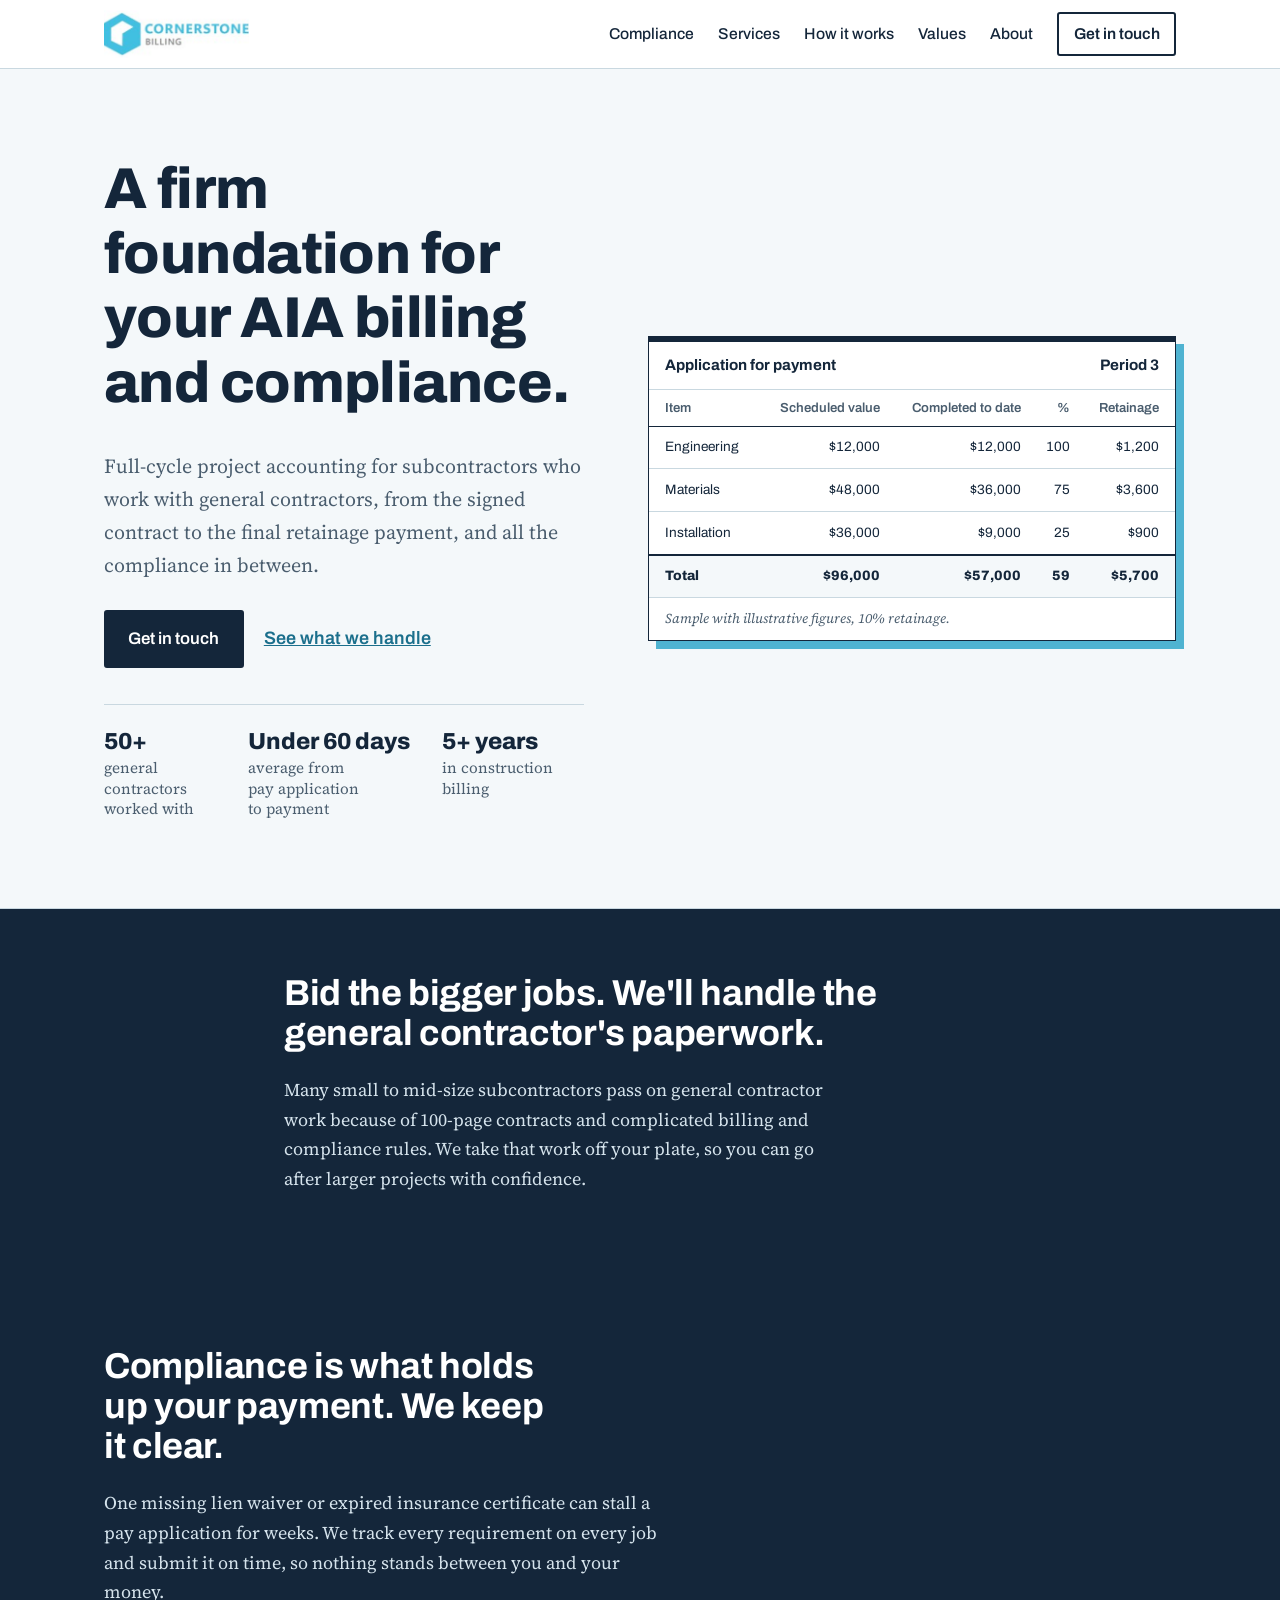
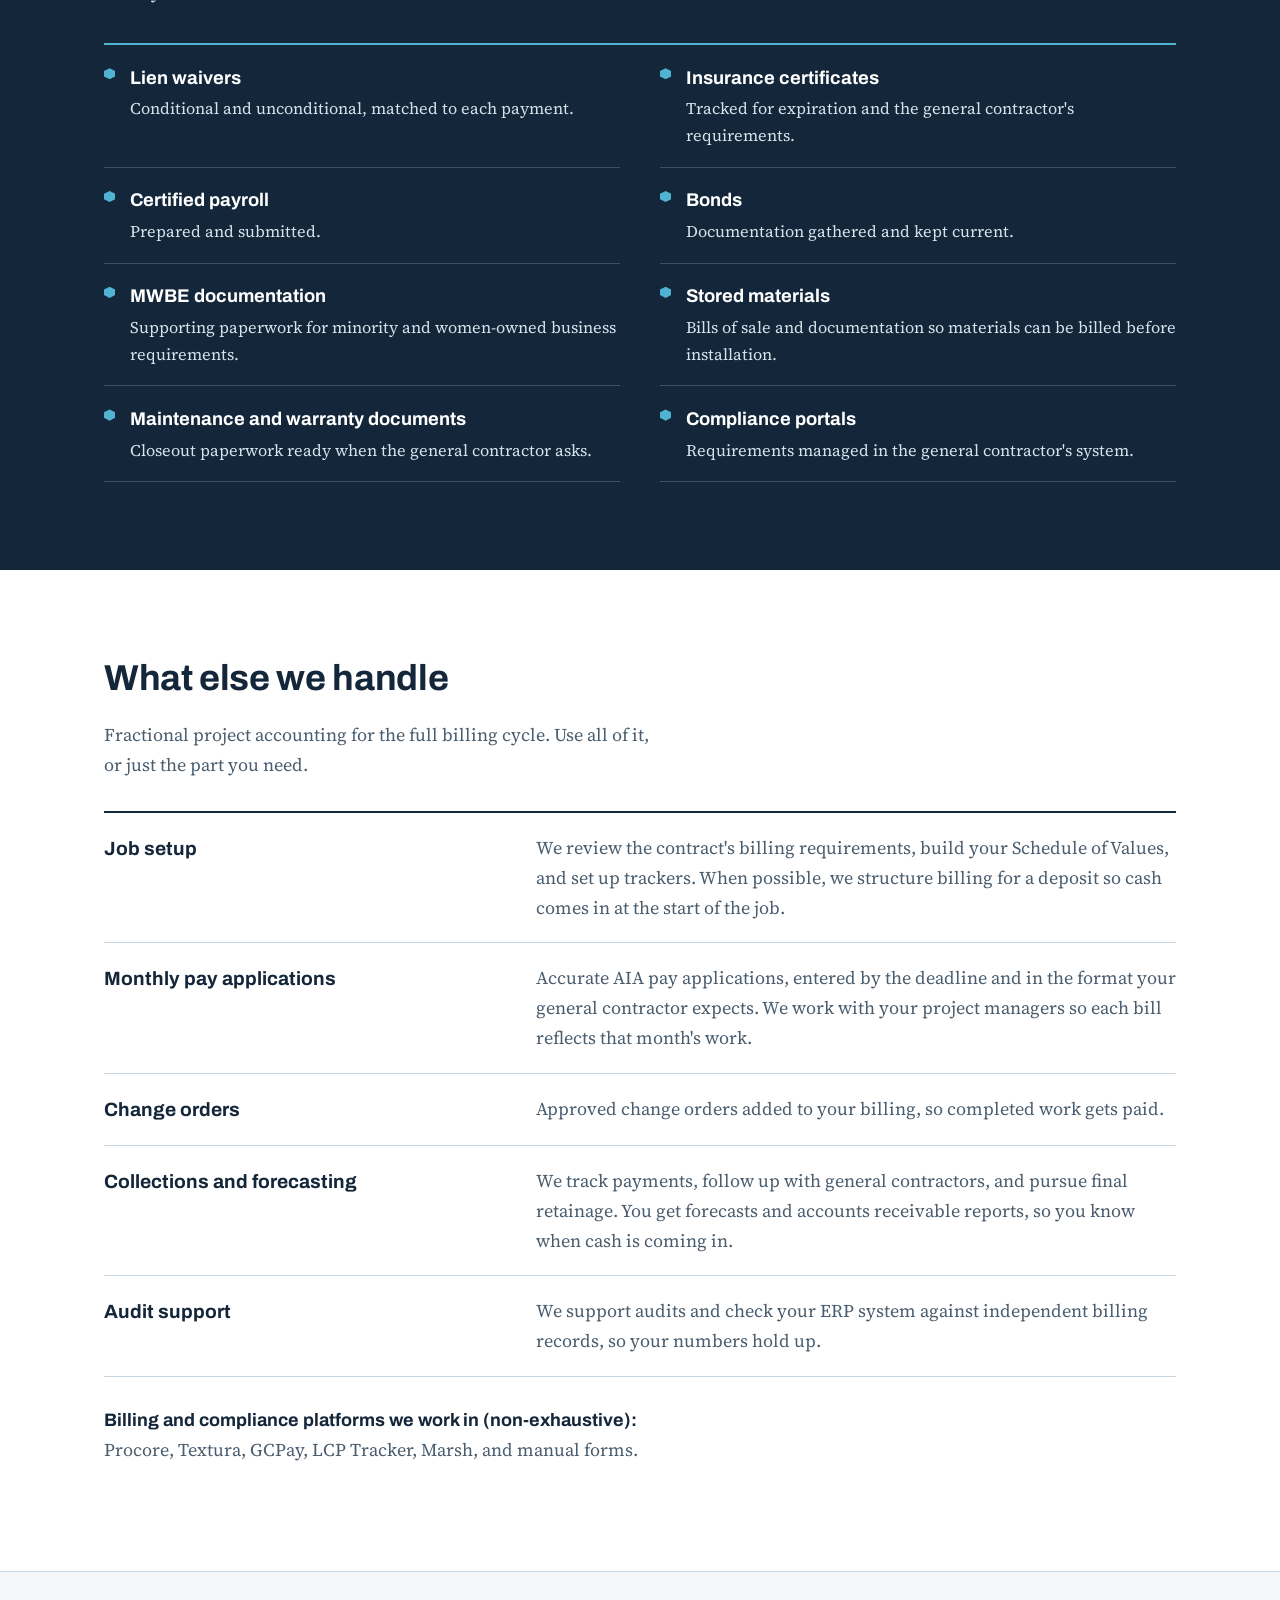
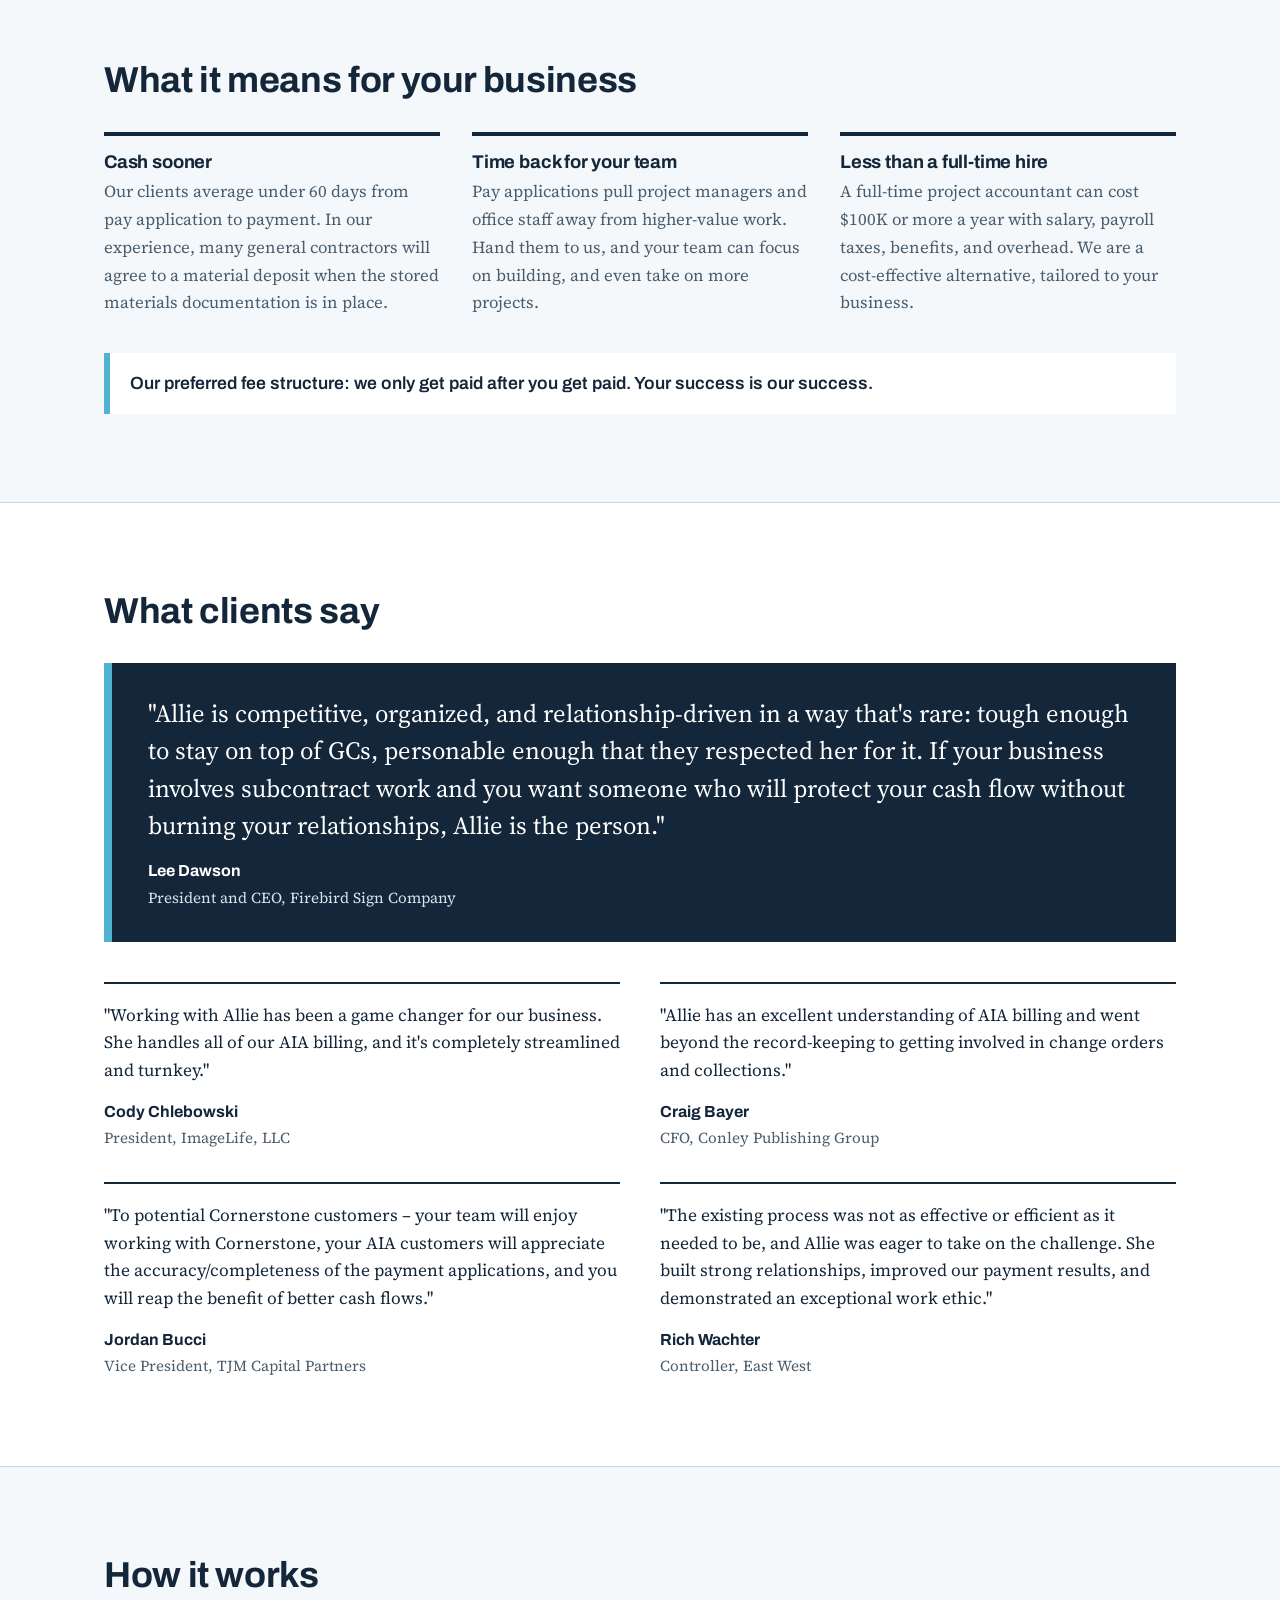
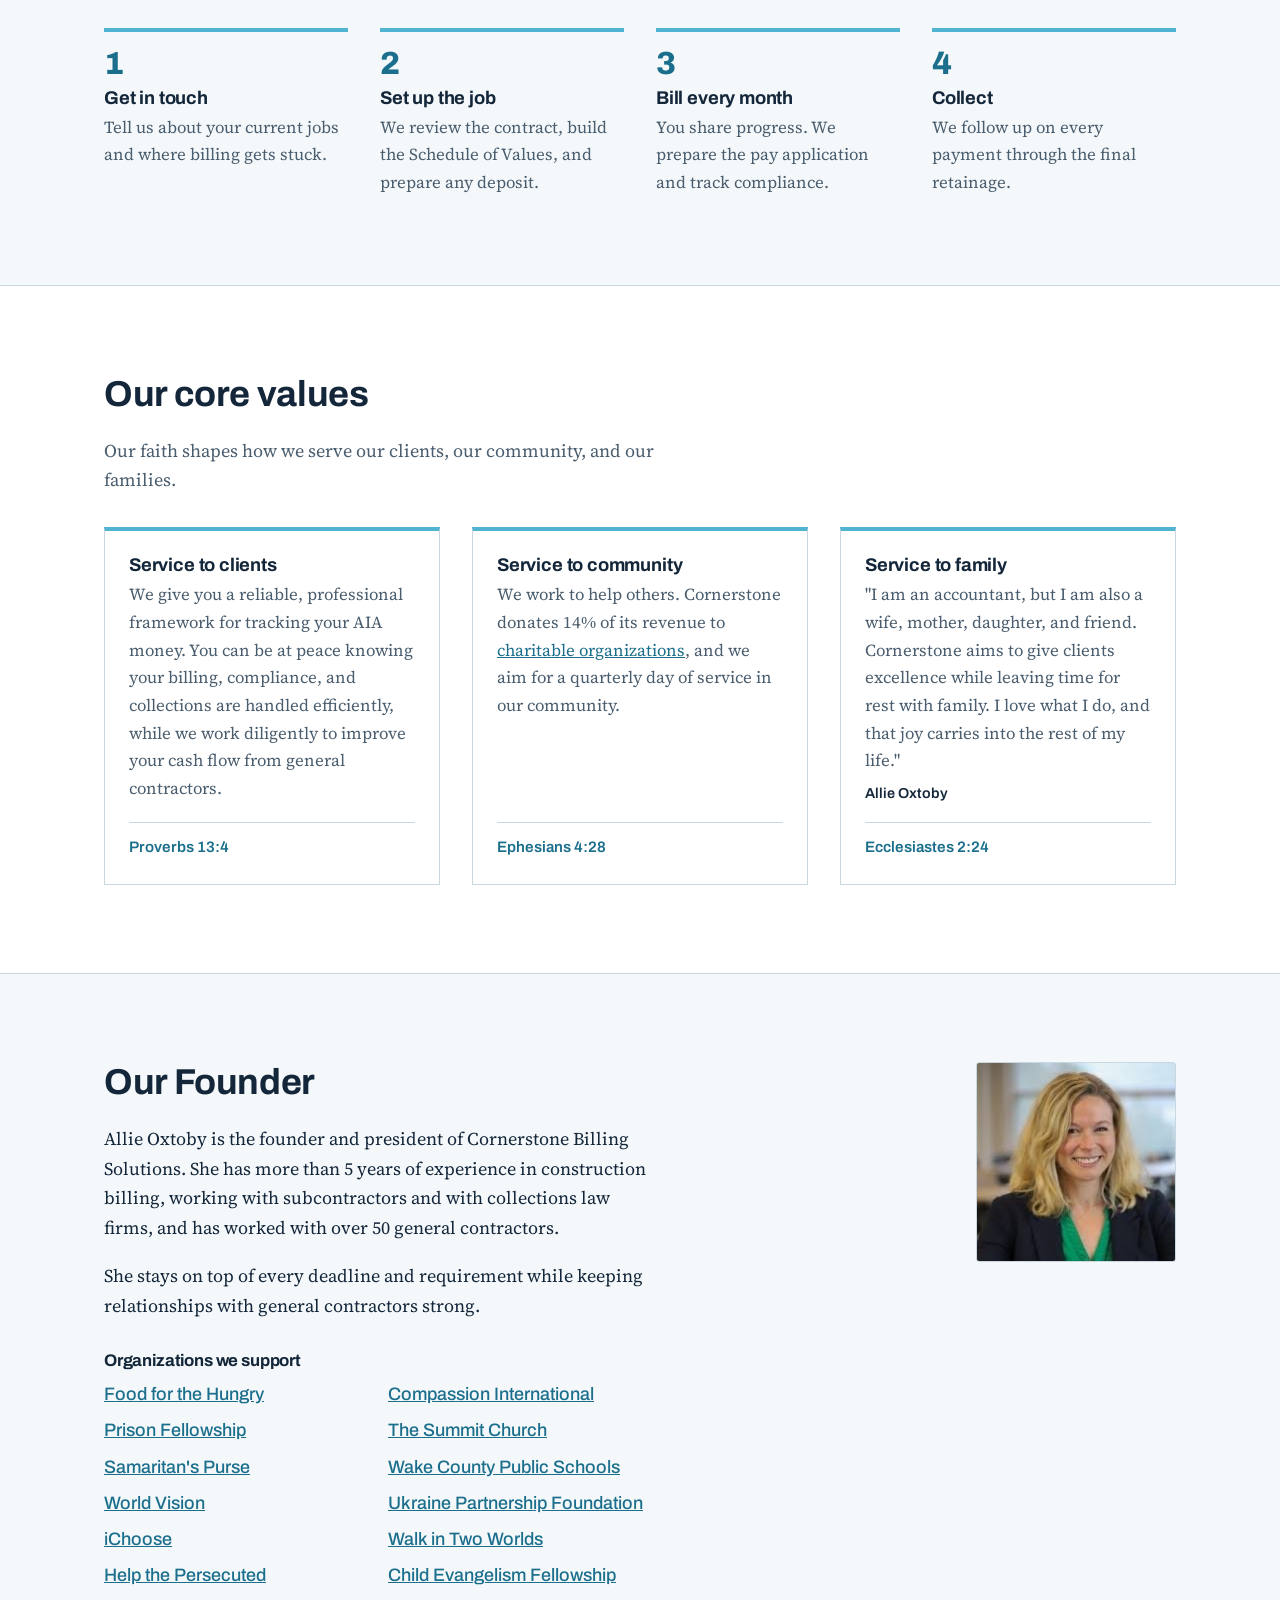
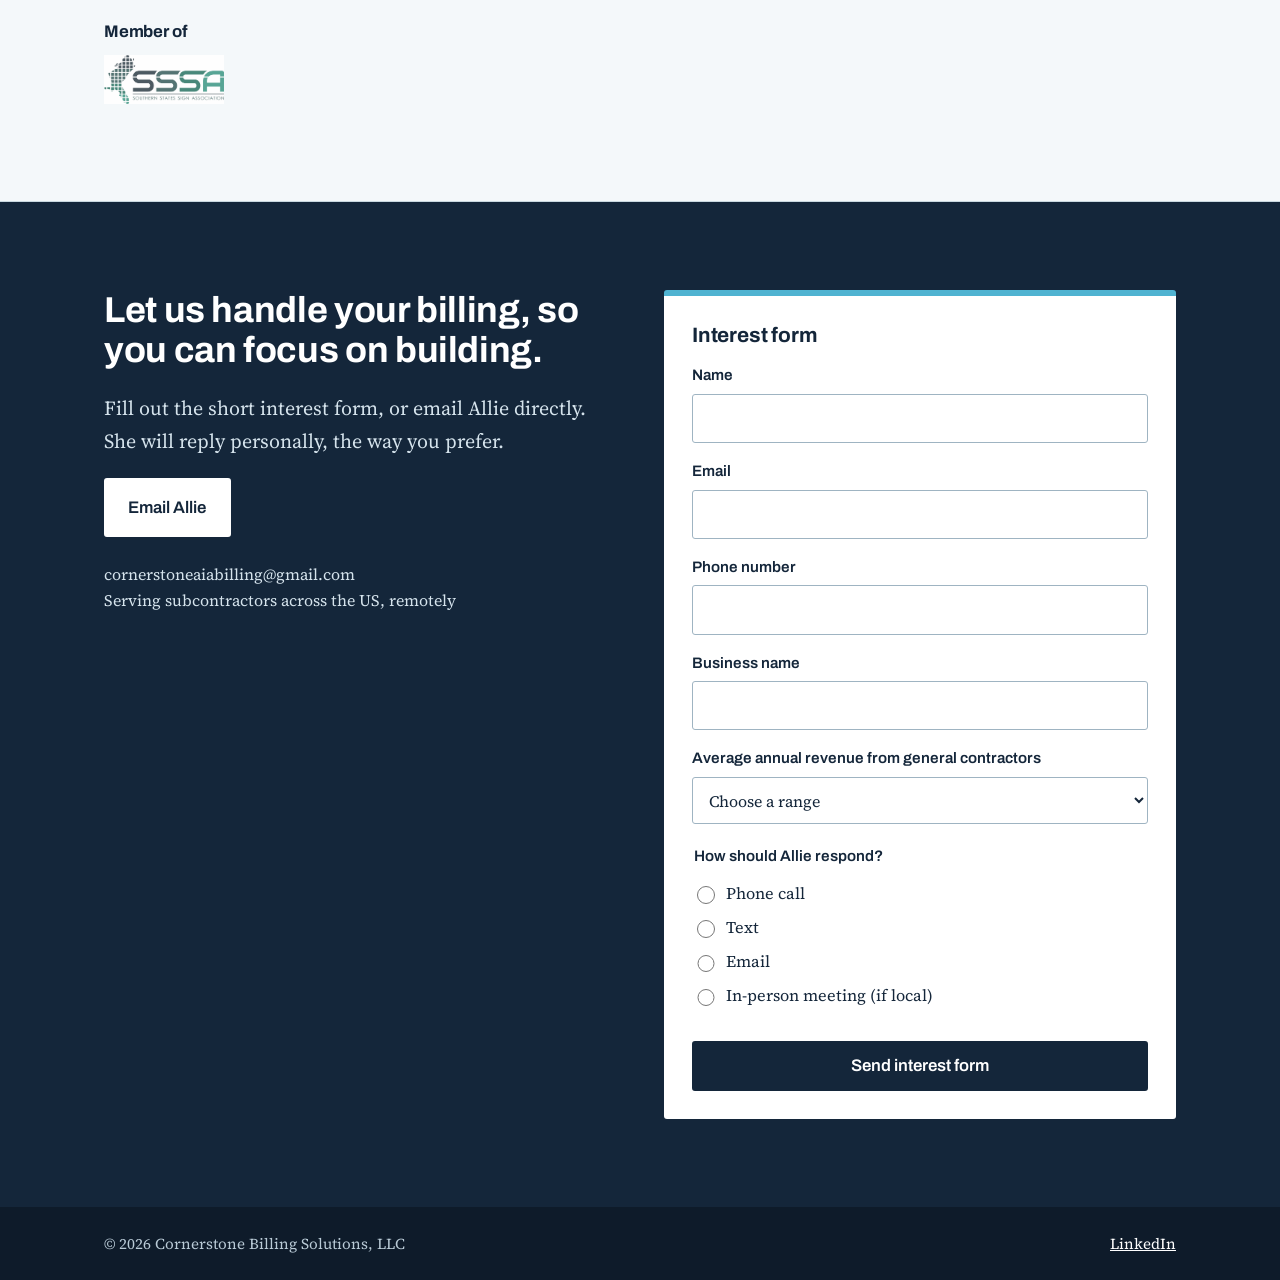
==== commit 6e573746: "Add Testimonials" ====
--- a/index.html
+++ b/index.html
@@ -170,8 +170,37 @@
       </div>
     </section>
 
+    <!-- TESTIMONIALS (approved by all five people, Oct 2026) -->
+    <section class="section" id="testimonials">
+      <div class="wrap">
+        <h2>What clients say</h2>
+        <figure class="quote quote-lead">
+          <blockquote><p>"Allie is competitive, organized, and relationship-driven in a way that's rare: tough enough to stay on top of GCs, personable enough that they respected her for it. If your business involves subcontract work and you want someone who will protect your cash flow without burning your relationships, Allie is the person."</p></blockquote>
+          <figcaption><strong>Lee Dawson</strong>President and CEO, Firebird Sign Company</figcaption>
+        </figure>
+        <div class="quotes">
+          <figure class="quote">
+            <blockquote><p>"Working with Allie has been a game changer for our business. She handles all of our AIA billing, and it's completely streamlined and turnkey."</p></blockquote>
+            <figcaption><strong>Cody Chlebowski</strong>President, ImageLife, LLC</figcaption>
+          </figure>
+          <figure class="quote">
+            <blockquote><p>"Allie has an excellent understanding of AIA billing and went beyond the record-keeping to getting involved in change orders and collections."</p></blockquote>
+            <figcaption><strong>Craig Bayer</strong>CFO, Conley Publishing Group</figcaption>
+          </figure>
+          <figure class="quote">
+            <blockquote><p>"To potential Cornerstone customers &ndash; your team will enjoy working with Cornerstone, your AIA customers will appreciate the accuracy/completeness of the payment applications, and you will reap the benefit of better cash flows."</p></blockquote>
+            <figcaption><strong>Jordan Bucci</strong>Vice President, TJM Capital Partners</figcaption>
+          </figure>
+          <figure class="quote">
+            <blockquote><p>"The existing process was not as effective or efficient as it needed to be, and Allie was eager to take on the challenge. She built strong relationships, improved our payment results, and demonstrated an exceptional work ethic."</p></blockquote>
+            <figcaption><strong>Rich Wachter</strong>Controller, East West</figcaption>
+          </figure>
+        </div>
+      </div>
+    </section>
+
     <!-- PROCESS -->
-    <section class="section" id="process">
+    <section class="section section-tint" id="process">
       <div class="wrap">
         <h2>How it works</h2>
         <ol class="steps">
@@ -196,7 +225,7 @@
     </section>
 
     <!-- CORE VALUES -->
-    <section class="section section-tint" id="values">
+    <section class="section" id="values">
       <div class="wrap">
         <h2>Our core values</h2>
         <p class="section-intro">Our faith shapes how we serve our clients, our community, and our families.</p>
@@ -222,7 +251,7 @@
 
     <!-- ABOUT -->
     <!-- Allie is writing her own About text. Replace the two paragraphs below when it arrives. -->
-    <section class="section" id="about">
+    <section class="section section-tint" id="about">
       <div class="wrap about-grid">
         <div>
           <h2>Our Founder</h2>
--- a/styles.css
+++ b/styles.css
@@ -231,3 +231,18 @@
 .interest-form .btn { margin-top: 1.5rem; width: 100%; cursor: pointer; }
 .interest-form :focus-visible { outline-color: var(--blue); }
 @media (max-width: 860px) { .contact-grid { grid-template-columns: 1fr; gap: 2rem; } }
+
+/* ---------- Round 5: testimonials ---------- */
+.quote { margin: 0; }
+.quote blockquote { margin: 0; }
+.quote blockquote p { max-width: none; margin: 0; }
+.quote figcaption { margin-top: .9rem; font-size: .95rem; color: var(--muted); }
+.quote figcaption strong { display: block; font-family: var(--font-head); font-weight: 700; color: var(--ink); font-size: 1rem; }
+.quote-lead { margin-top: 2rem; padding: 2rem 2.25rem; background: var(--ink); color: #fff; border-left: 8px solid var(--blue); }
+.quote-lead blockquote p { font-size: clamp(1.2rem, 2.2vw, 1.55rem); line-height: 1.5; }
+.quote-lead figcaption { color: #D5E3EC; }
+.quote-lead figcaption strong { color: #fff; }
+.quotes { display: grid; grid-template-columns: repeat(2, minmax(0, 1fr)); gap: 2rem 2.5rem; margin-top: 2.5rem; }
+.quotes .quote { border-top: 2px solid var(--ink); padding-top: 1.1rem; }
+.quotes .quote blockquote p { font-size: 1.08rem; line-height: 1.6; }
+@media (max-width: 760px) { .quotes { grid-template-columns: 1fr; } .quote-lead { padding: 1.5rem; } }
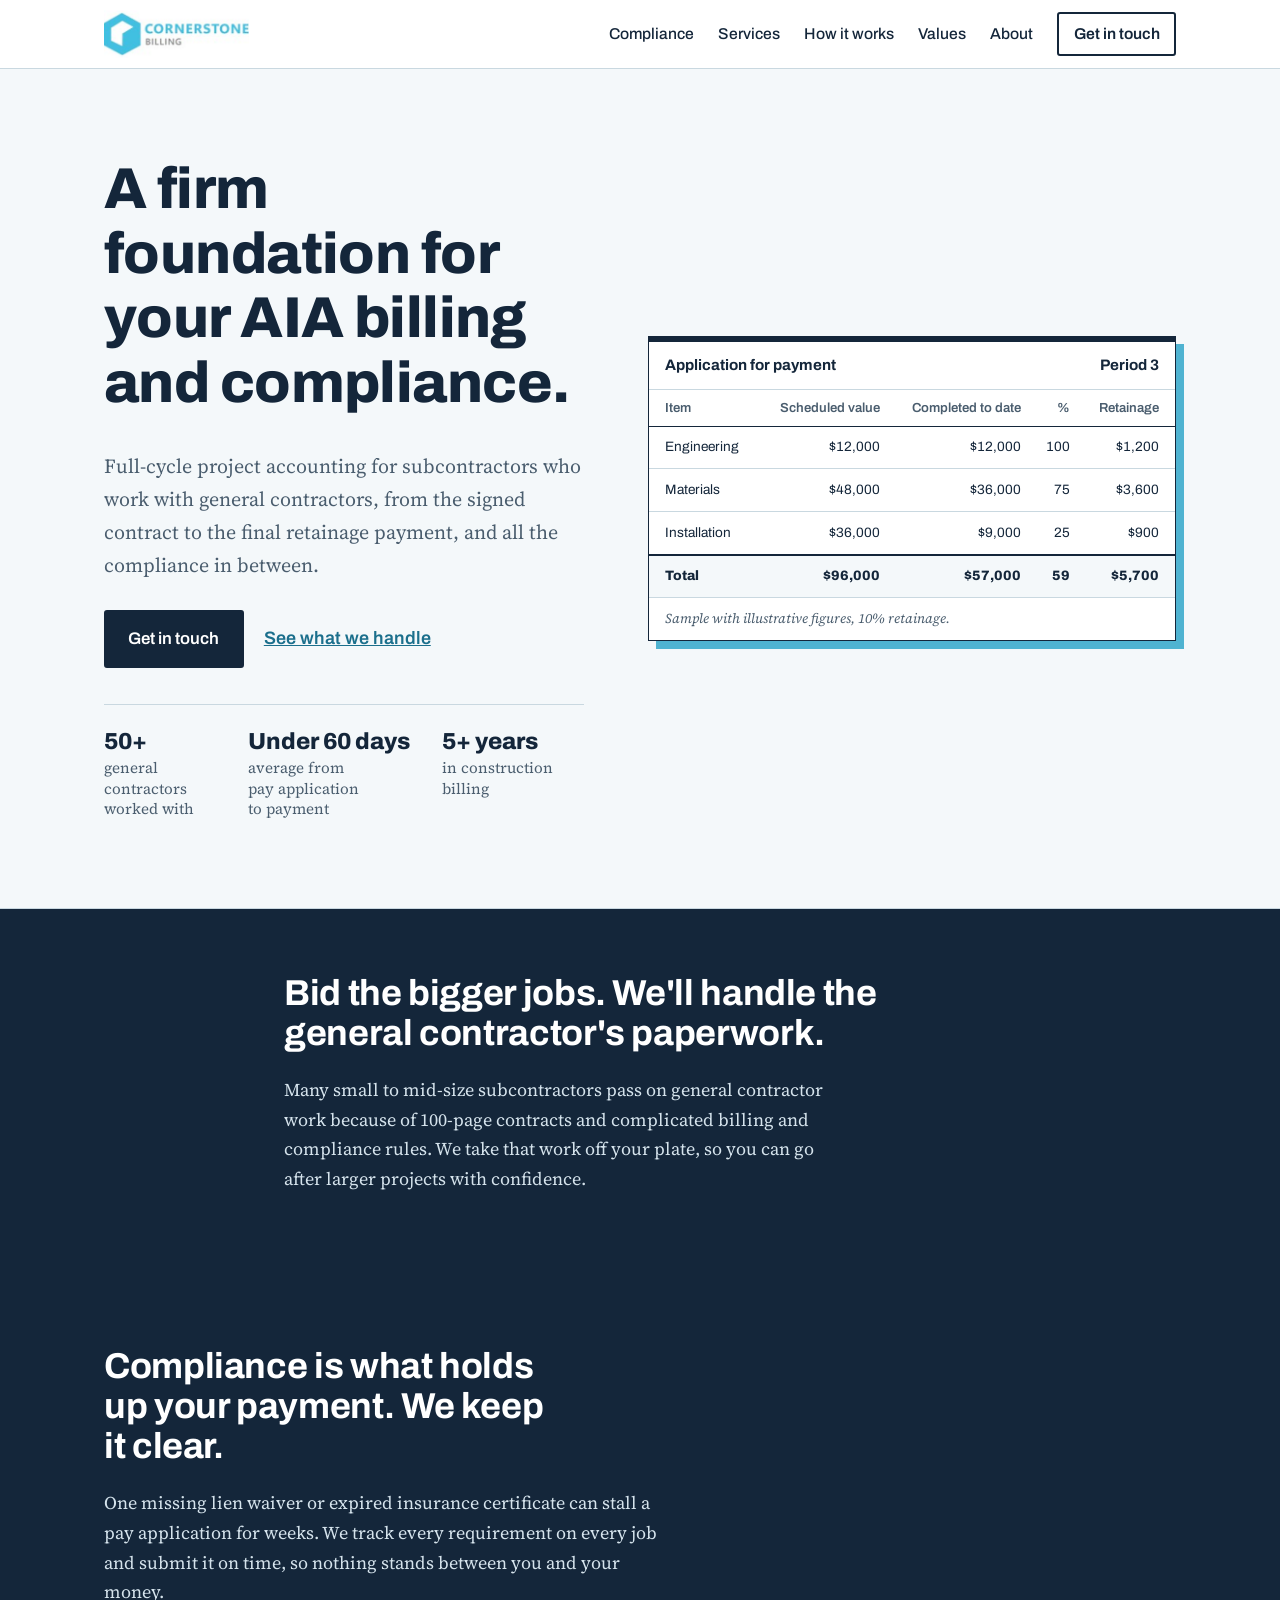
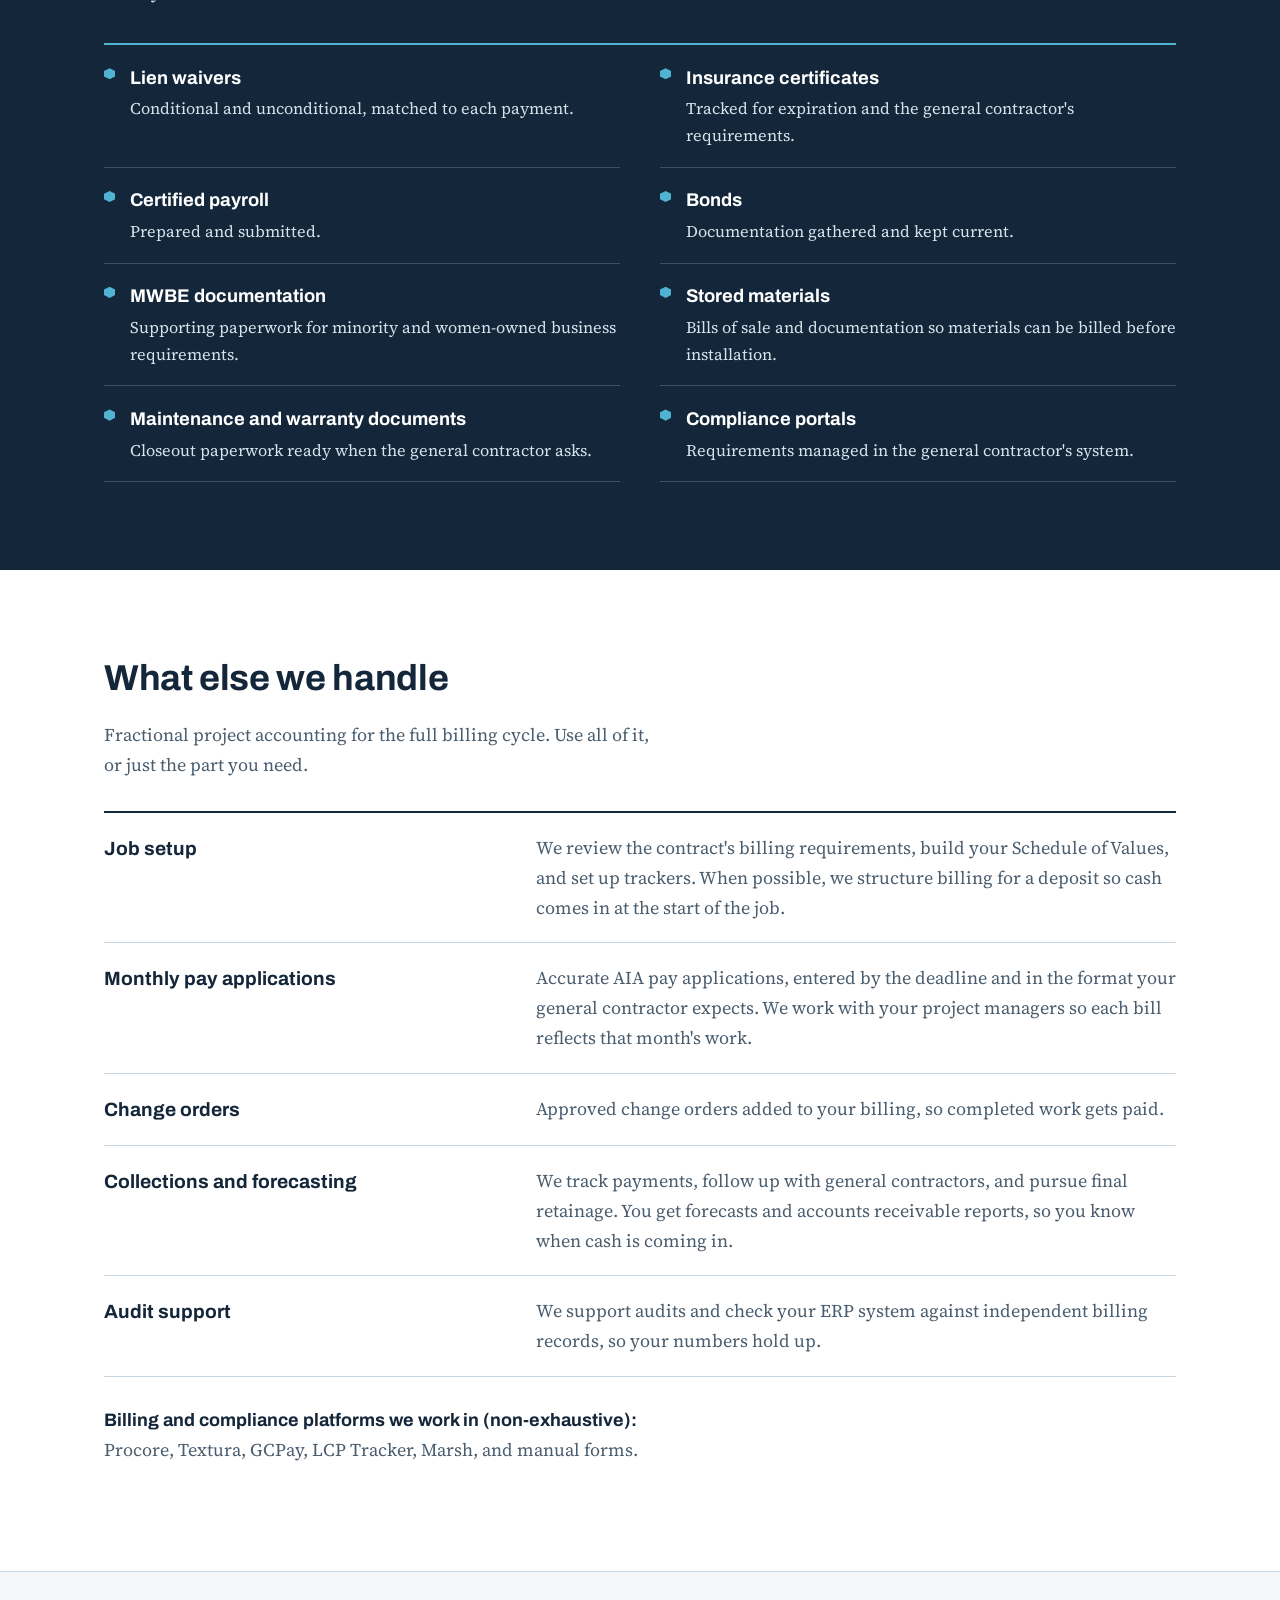
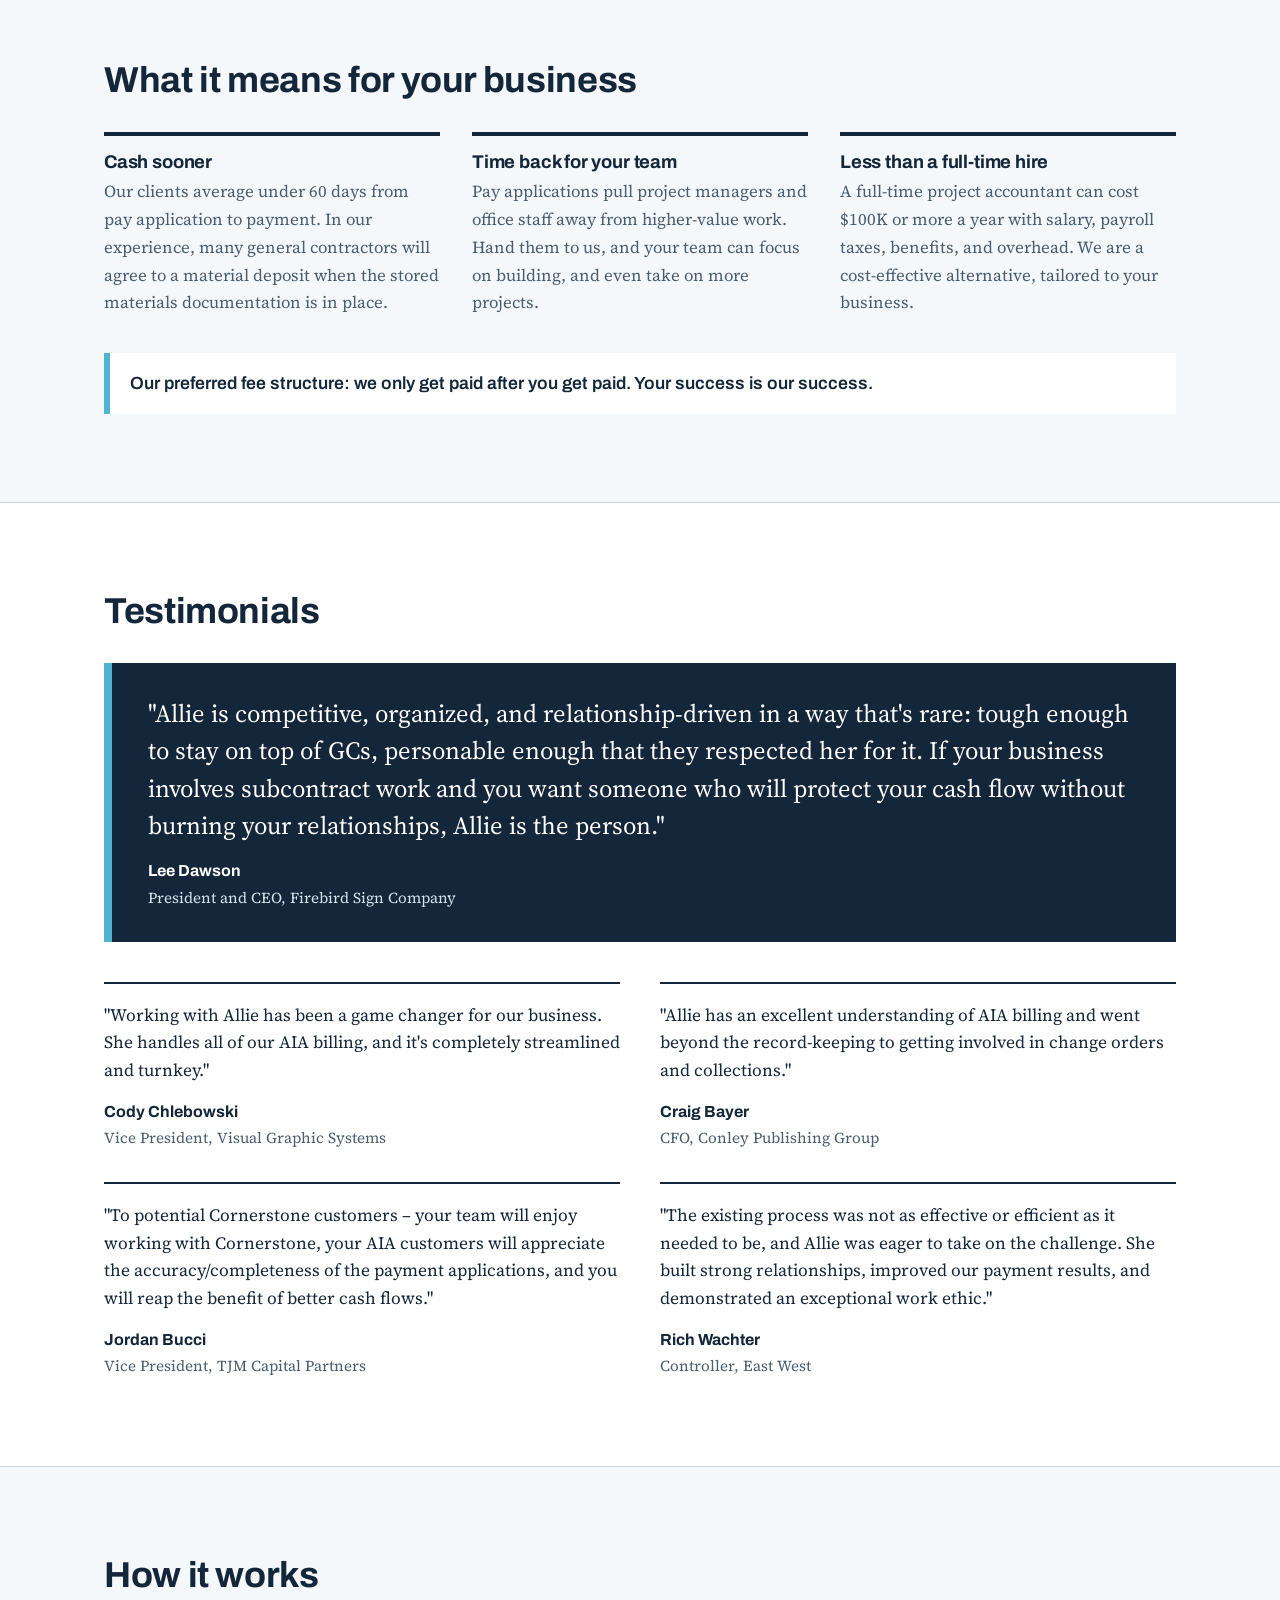
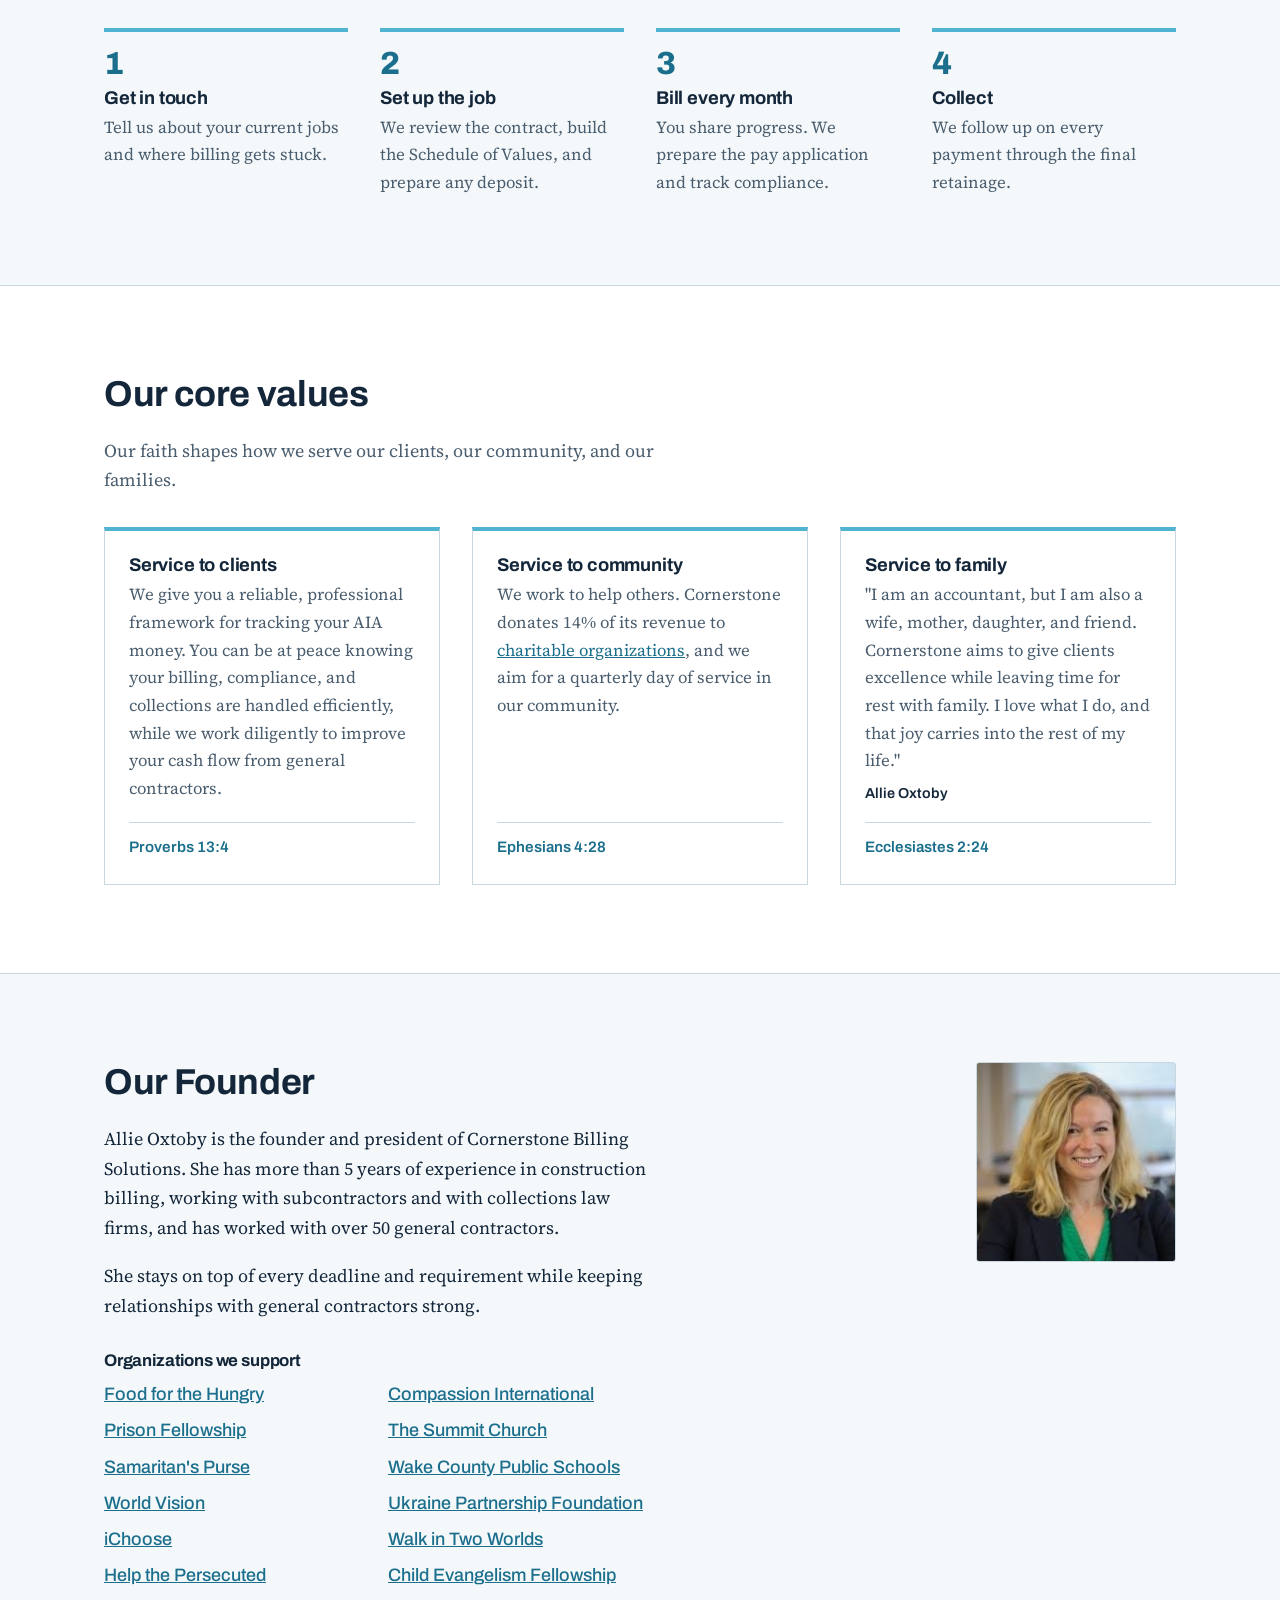
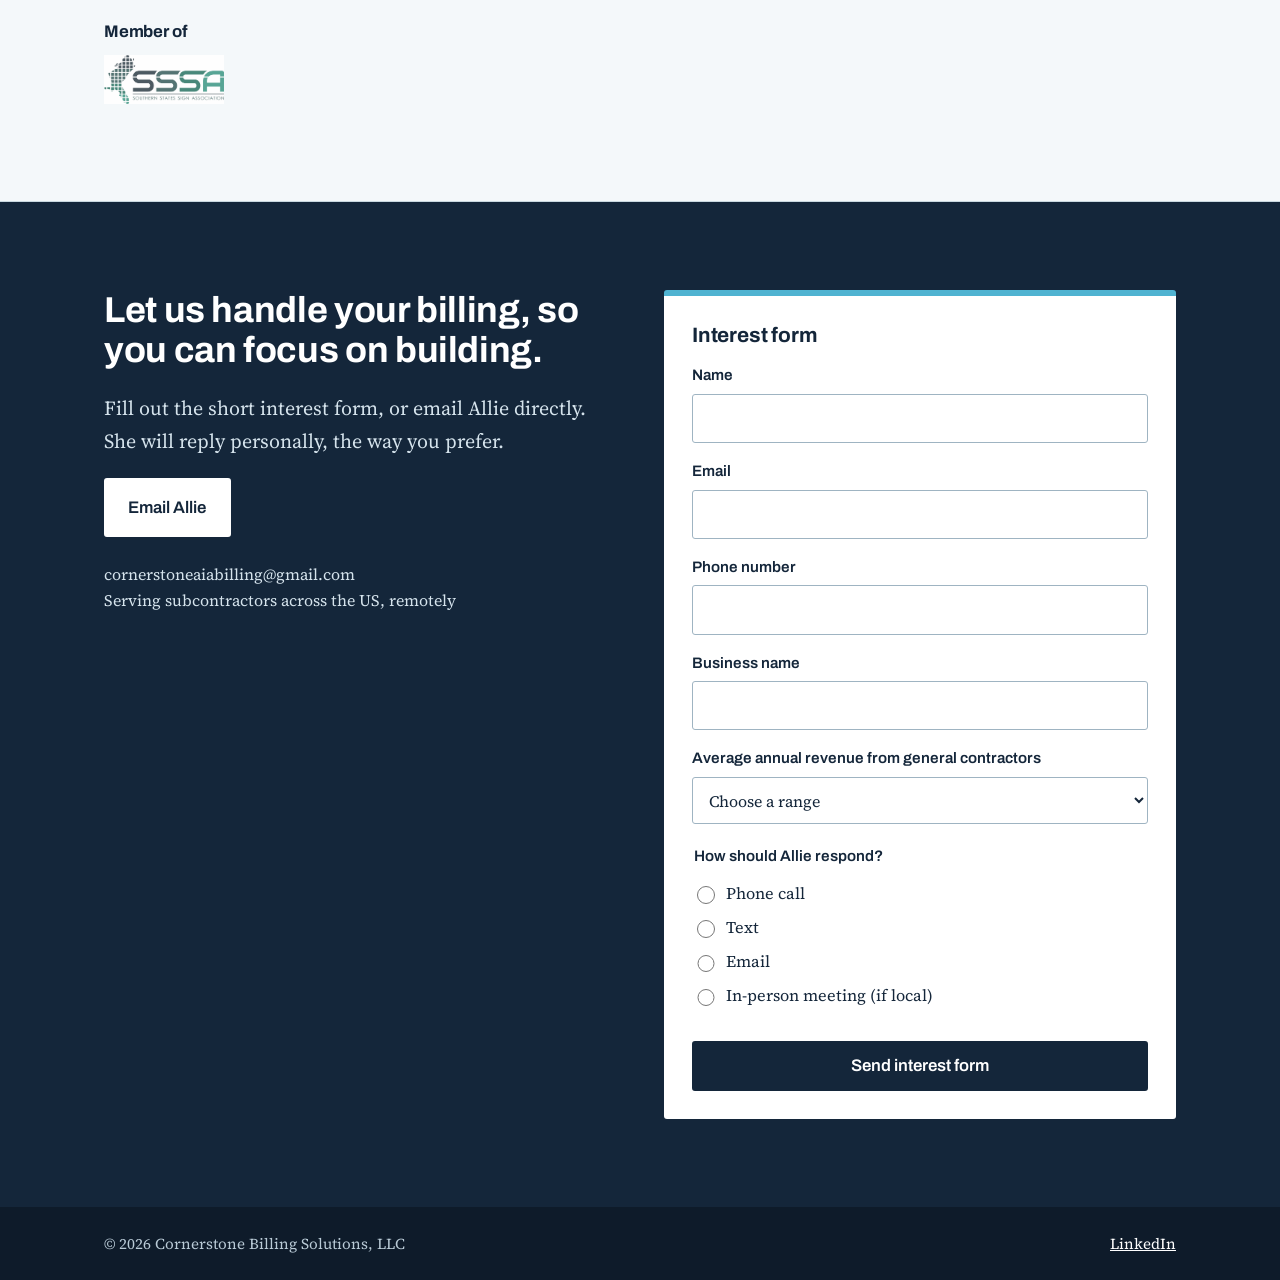
==== commit 45416c55: "Update Testimonials" ====
--- a/index.html
+++ b/index.html
@@ -173,7 +173,7 @@
     <!-- TESTIMONIALS (approved by all five people, Oct 2026) -->
     <section class="section" id="testimonials">
       <div class="wrap">
-        <h2>What clients say</h2>
+        <h2>Testimonials</h2>
         <figure class="quote quote-lead">
           <blockquote><p>"Allie is competitive, organized, and relationship-driven in a way that's rare: tough enough to stay on top of GCs, personable enough that they respected her for it. If your business involves subcontract work and you want someone who will protect your cash flow without burning your relationships, Allie is the person."</p></blockquote>
           <figcaption><strong>Lee Dawson</strong>President and CEO, Firebird Sign Company</figcaption>
@@ -181,7 +181,7 @@
         <div class="quotes">
           <figure class="quote">
             <blockquote><p>"Working with Allie has been a game changer for our business. She handles all of our AIA billing, and it's completely streamlined and turnkey."</p></blockquote>
-            <figcaption><strong>Cody Chlebowski</strong>President, ImageLife, LLC</figcaption>
+            <figcaption><strong>Cody Chlebowski</strong>Vice President, Visual Graphic Systems</figcaption>
           </figure>
           <figure class="quote">
             <blockquote><p>"Allie has an excellent understanding of AIA billing and went beyond the record-keeping to getting involved in change orders and collections."</p></blockquote>
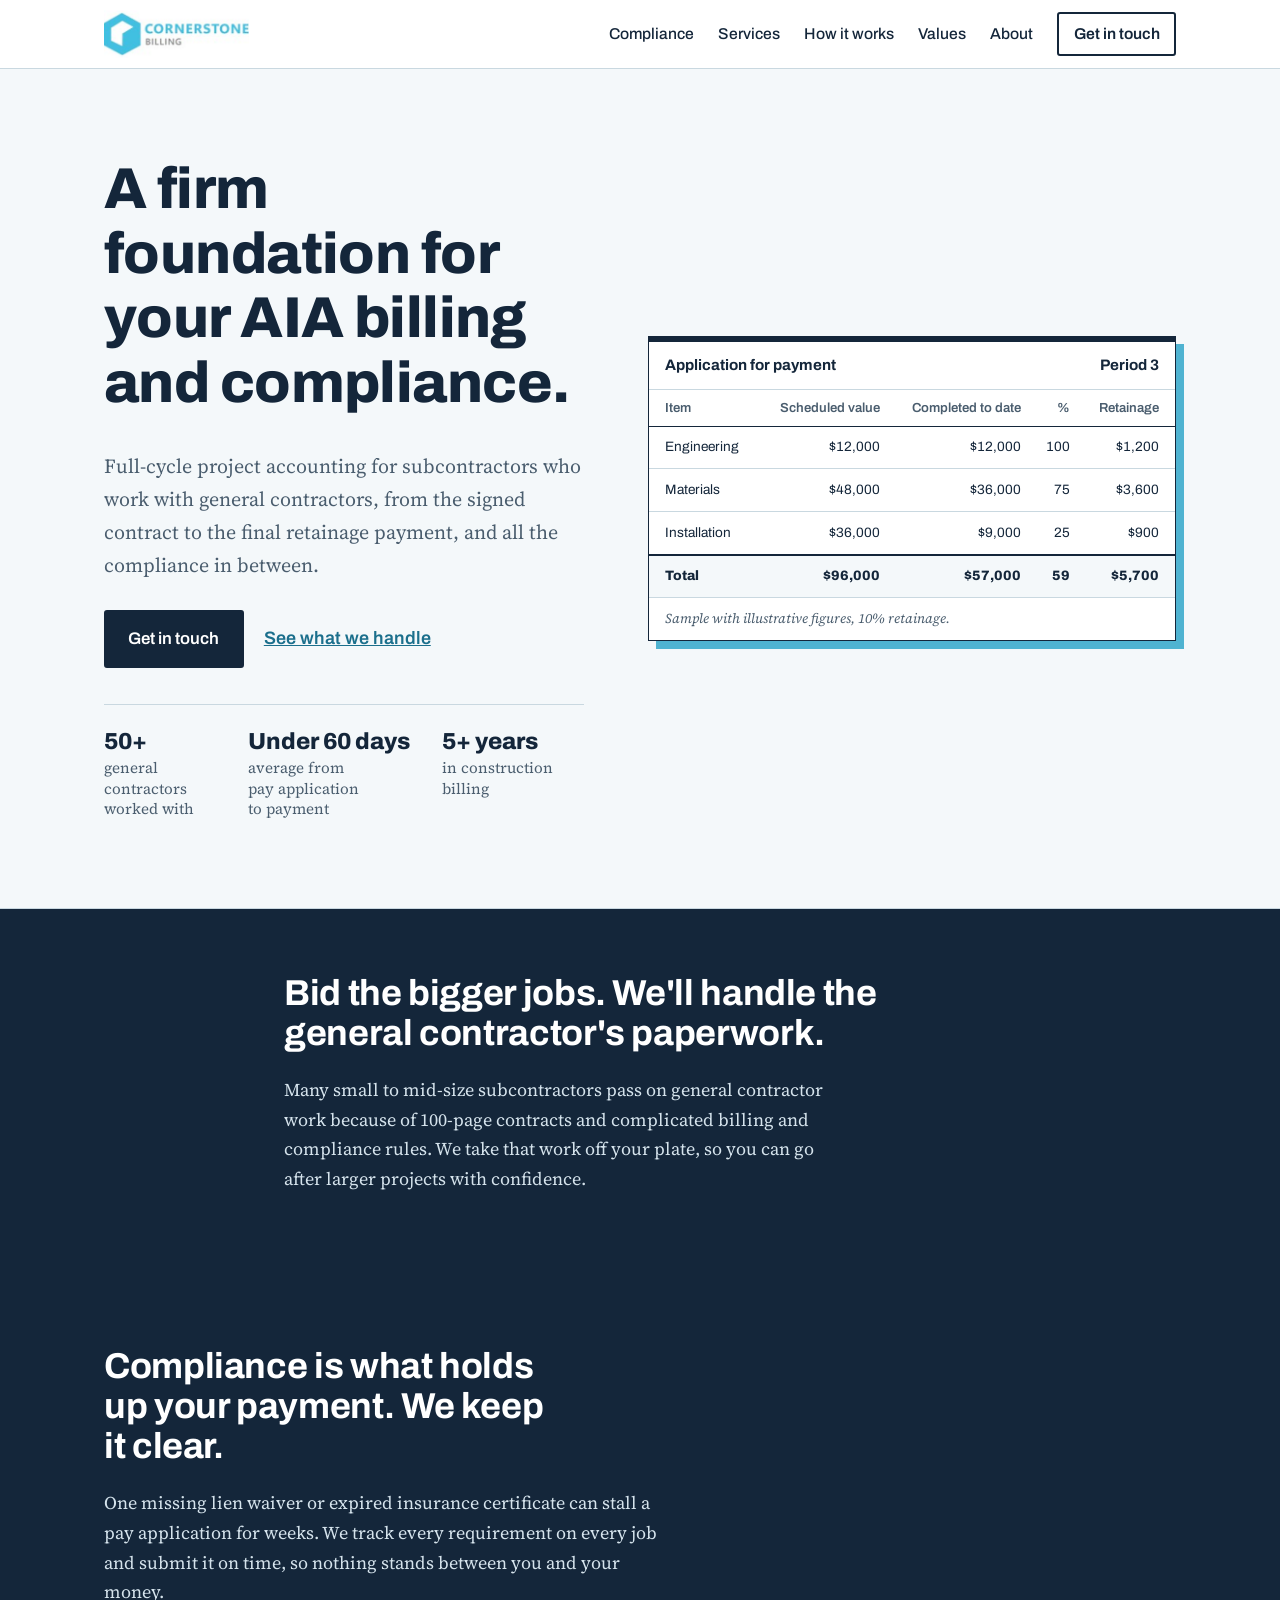
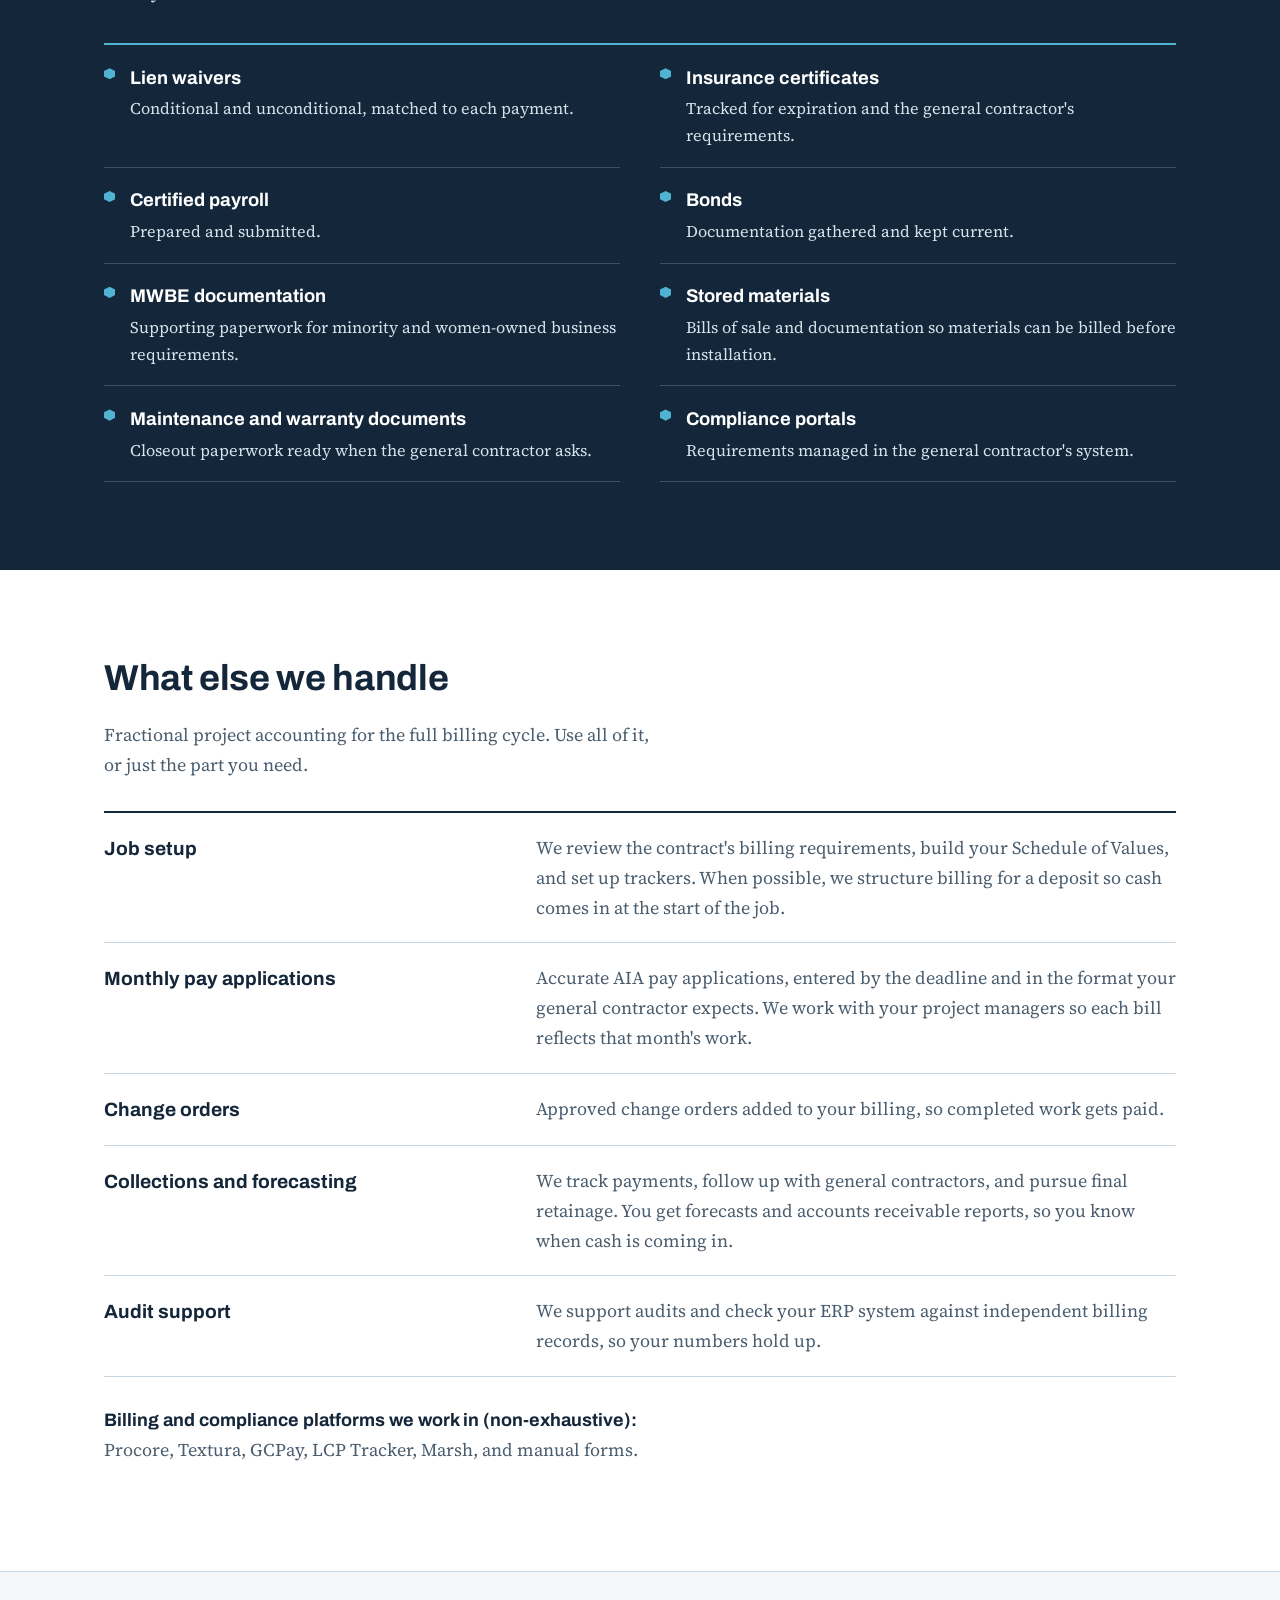
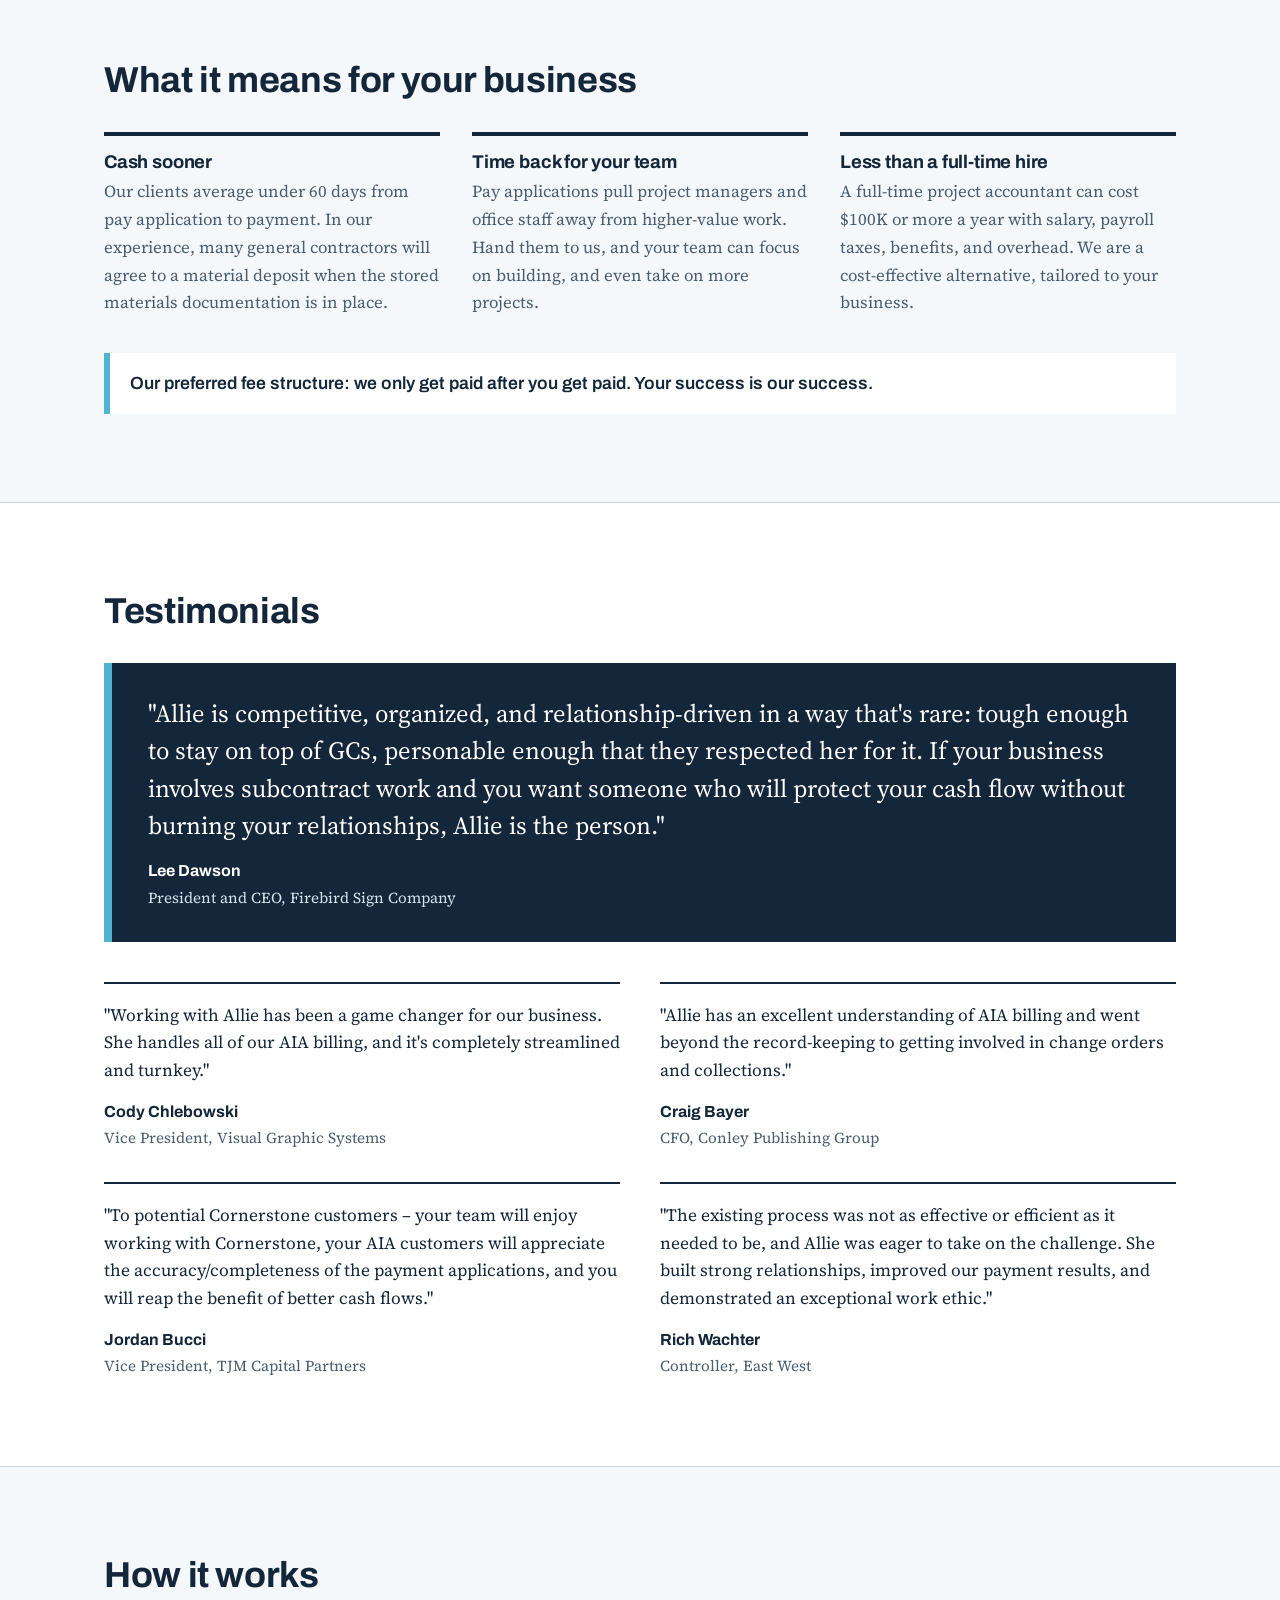
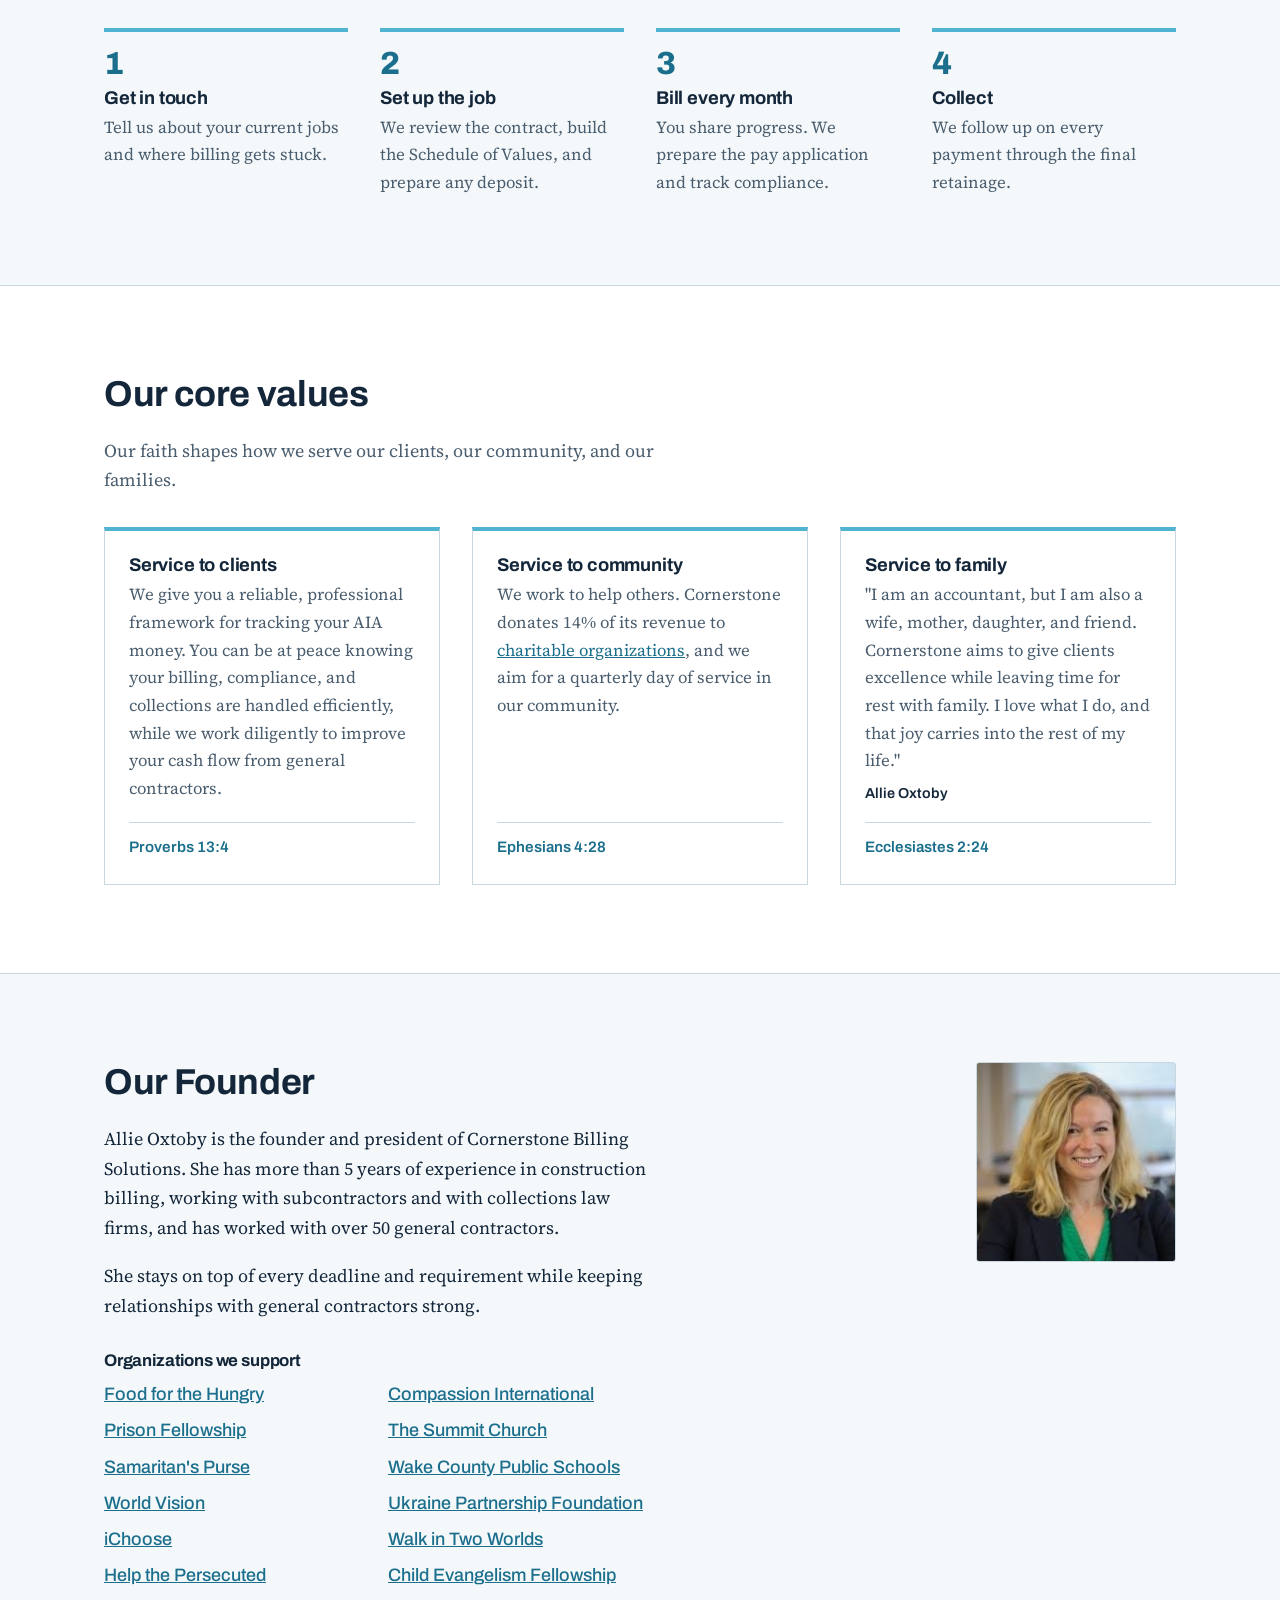
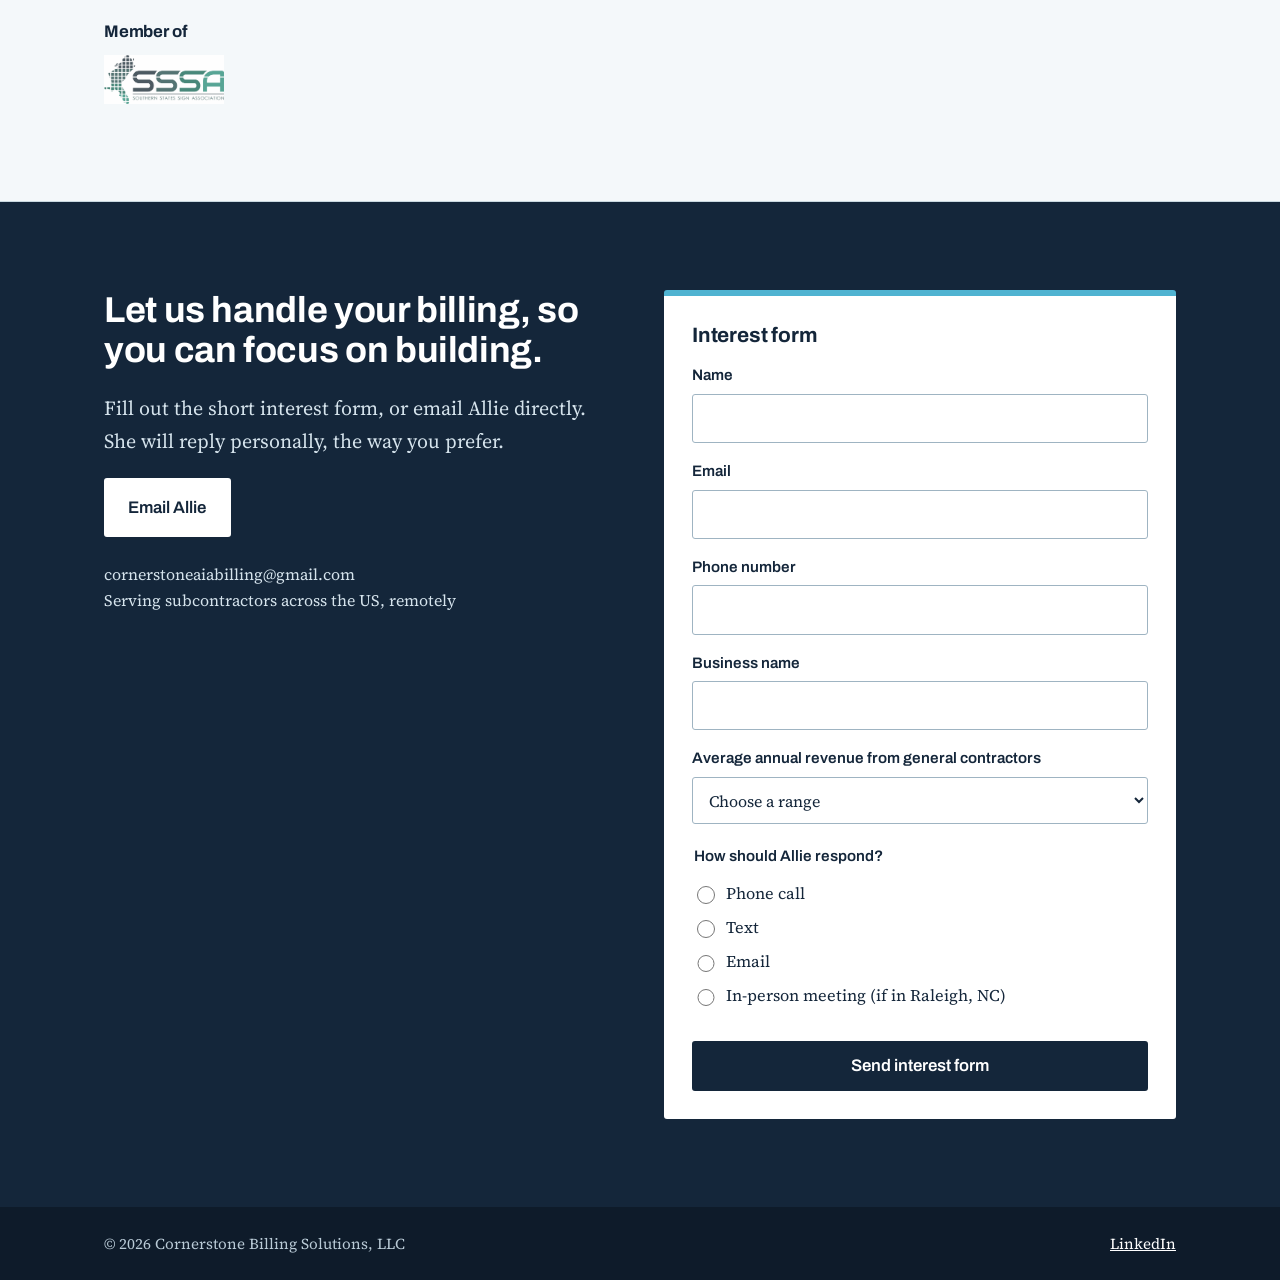
==== commit c566409c: "10/12 edits" ====
--- a/index.html
+++ b/index.html
@@ -315,11 +315,12 @@
           <label for="f-revenue">Average annual revenue from general contractors</label>
           <select id="f-revenue" name="annual_gc_revenue" required>
             <option value="" disabled selected>Choose a range</option>
-            <option>Under $500K</option>
-            <option>$500K to $1M</option>
-            <option>$1M to $5M</option>
-            <option>$5M to $10M</option>
-            <option>Over $10M</option>
+            <option>Under $1M</option>
+            <option>$1M to $2M</option>
+            <option>$2M to $3M</option>
+            <option>$3M to $4M</option>
+            <option>$4M to $5M</option>
+            <option>Over $5M</option>
             <option>Prefer not to say</option>
           </select>
 
@@ -328,7 +329,7 @@
             <label class="choice"><input type="radio" name="preferred_response" value="Phone call" required> Phone call</label>
             <label class="choice"><input type="radio" name="preferred_response" value="Text"> Text</label>
             <label class="choice"><input type="radio" name="preferred_response" value="Email"> Email</label>
-            <label class="choice"><input type="radio" name="preferred_response" value="In-person meeting"> In-person meeting (if local)</label>
+            <label class="choice"><input type="radio" name="preferred_response" value="In-person meeting"> In-person meeting (if in Raleigh, NC)</label>
           </fieldset>
 
           <button class="btn" type="submit">Send interest form</button>
